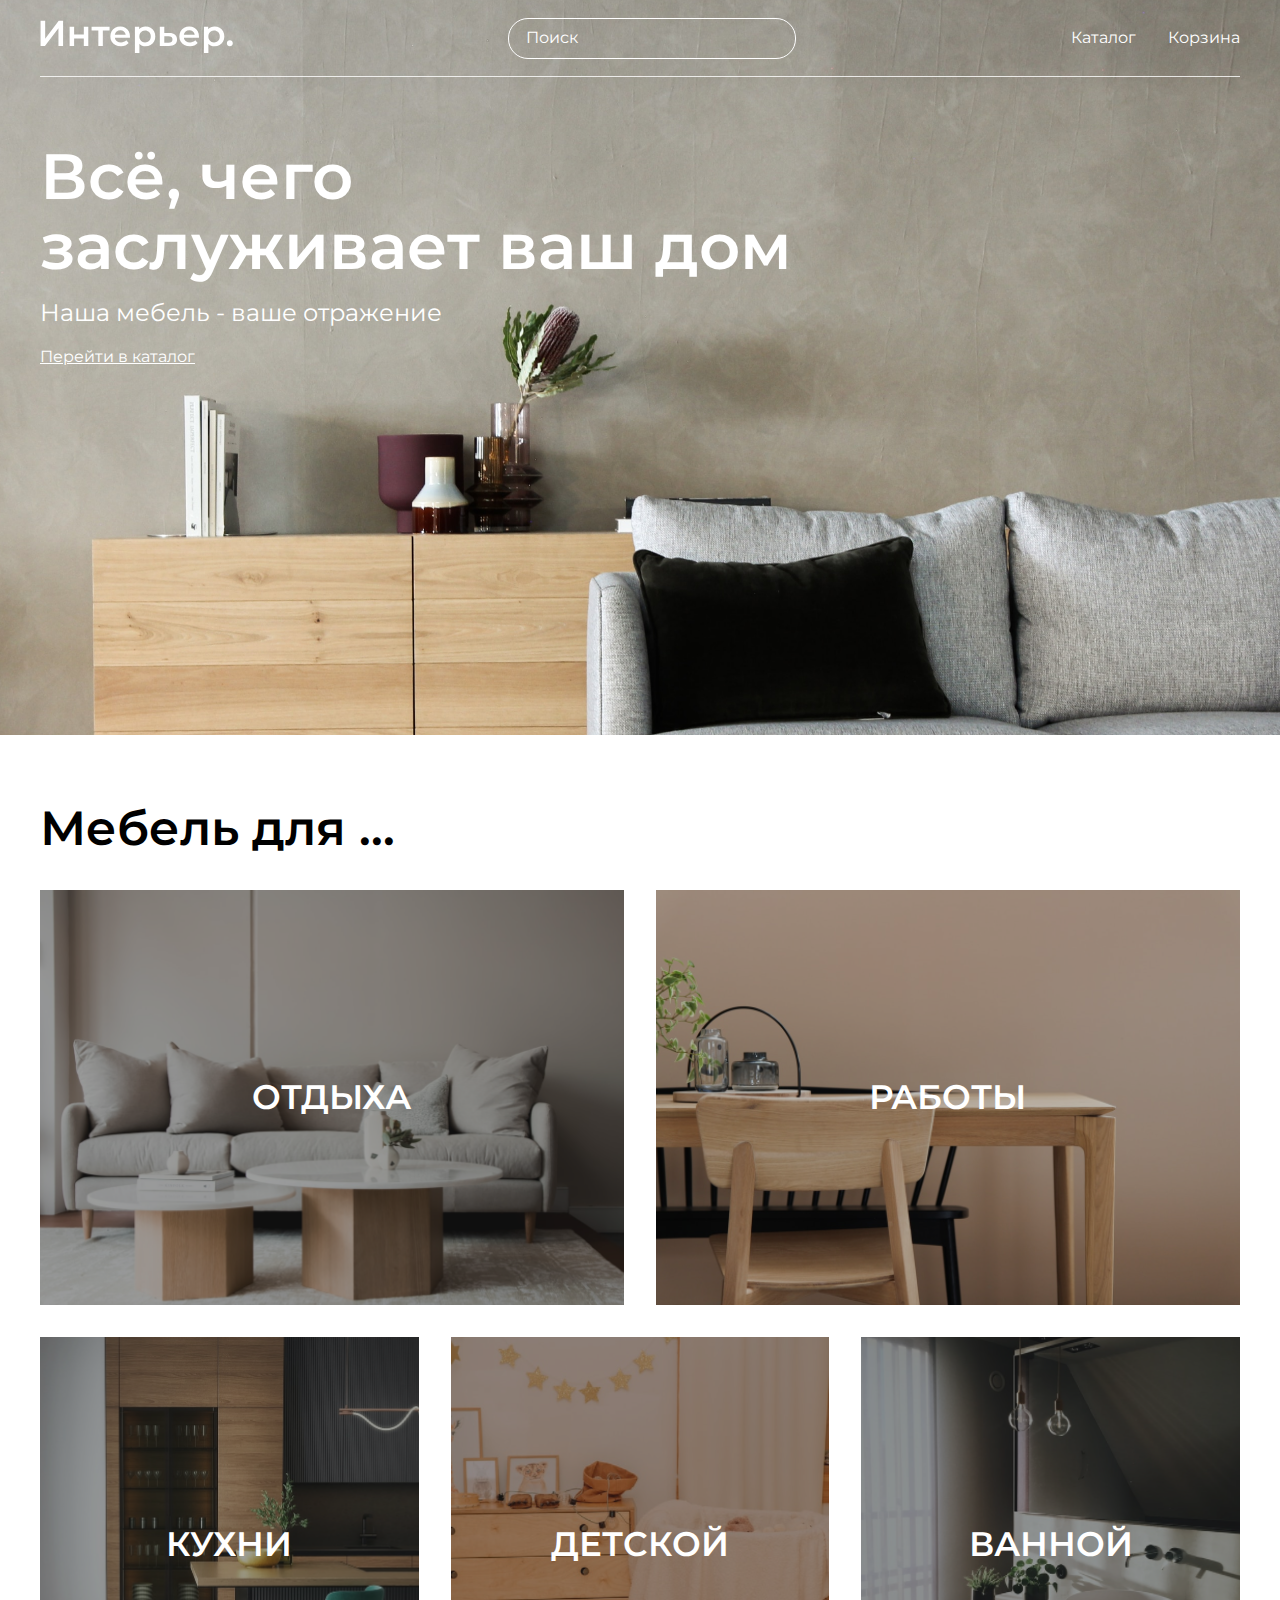
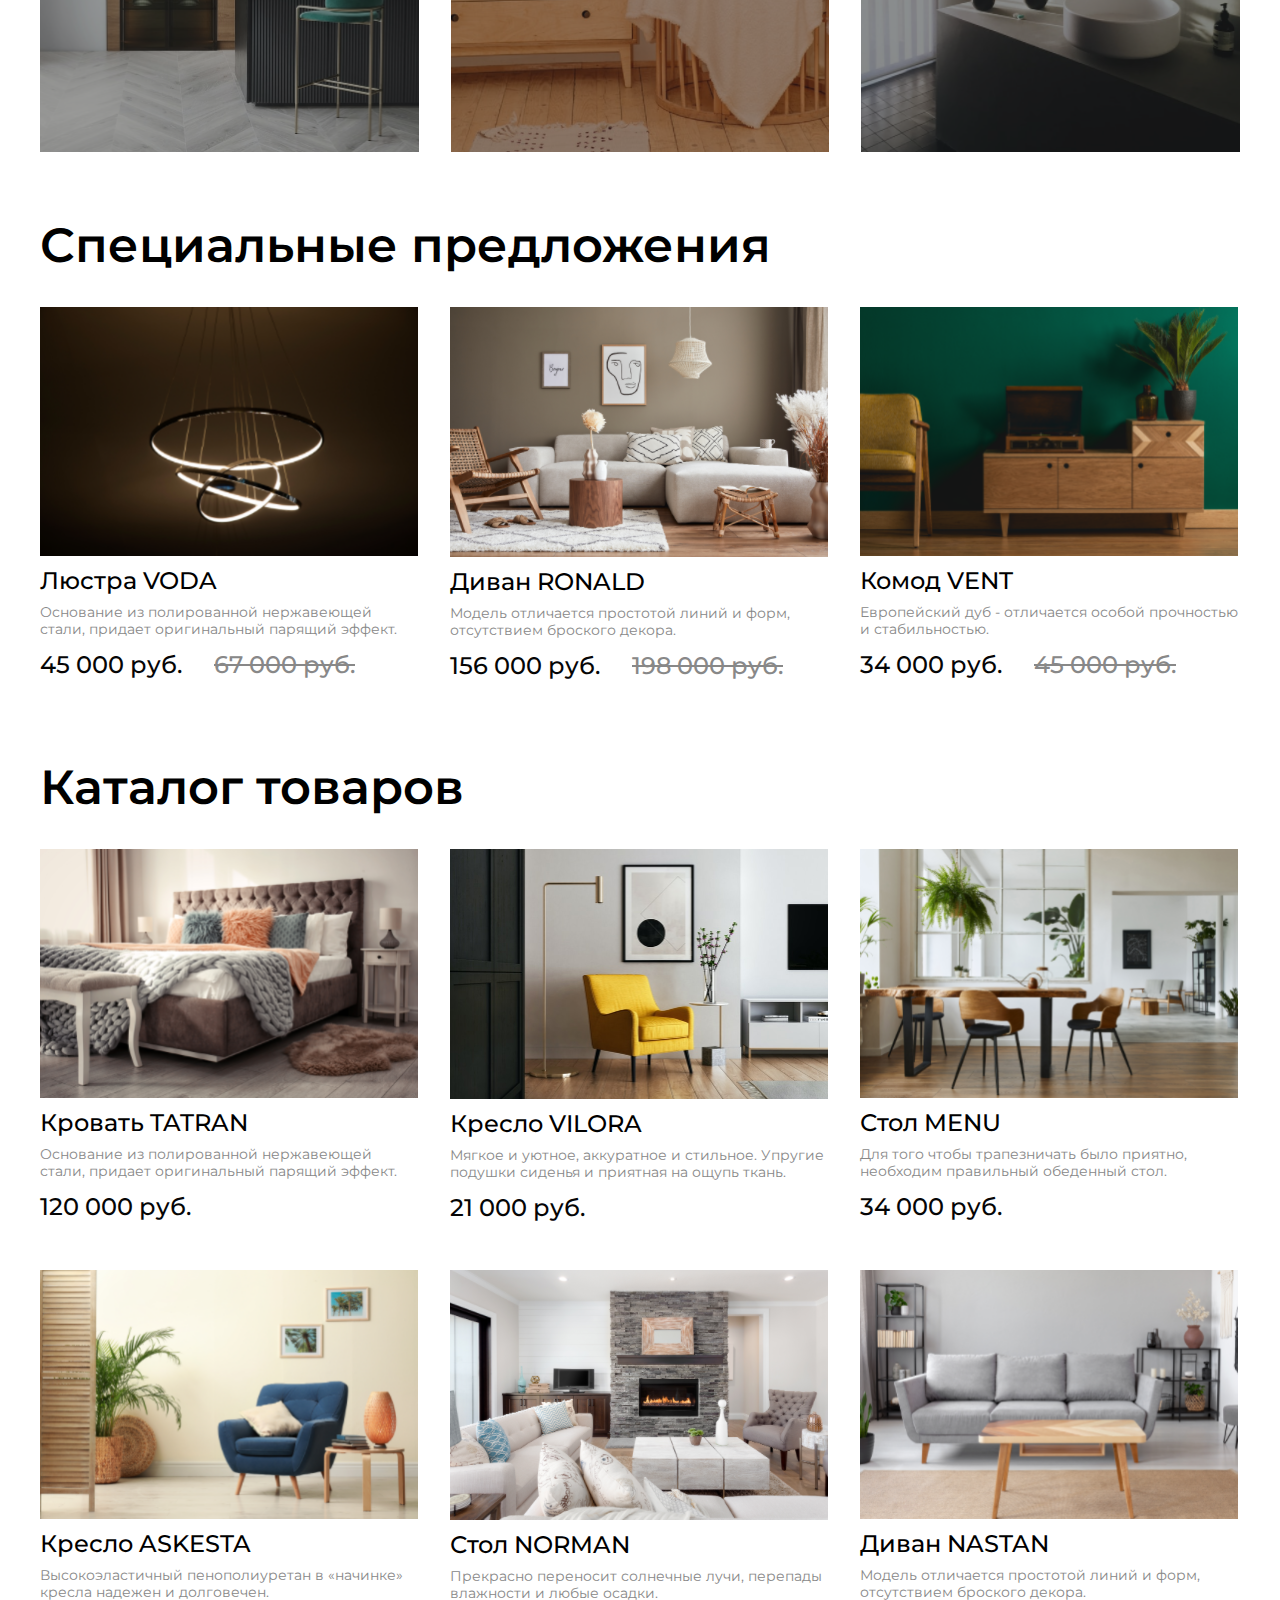
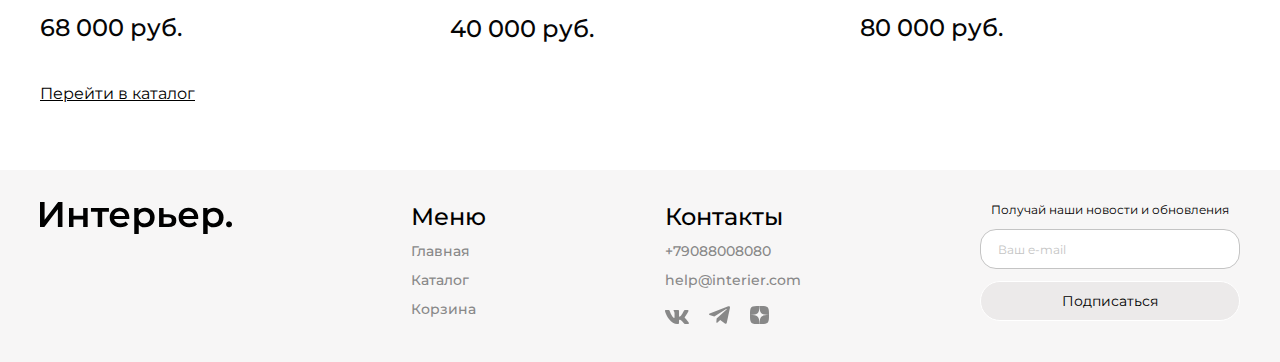
==== index.html @ c160a277 "fix 31.10.2024" ====
<!DOCTYPE html>
<html lang="en">

<head>
    <meta charset="UTF-8">
    <meta name="viewport" content="width=device-width, initial-scale=1.0">
    <title>Online shop</title>
    <link rel="preconnect" href="https://fonts.googleapis.com">
    <link rel="preconnect" href="https://fonts.gstatic.com" crossorigin>
    <link href="https://fonts.googleapis.com/css2?family=Montserrat:ital,wght@0,100..900;1,100..900&display=swap"
        rel="stylesheet">
    <link rel="stylesheet" href="./CSS/style.css">
</head>

<body>
    <section class="top center">
        <header class="top__header">
            <a href="index.html"><img class="top__img" src="./images/logo.svg" alt="Логотип нашей компании"></a>
            <input class="top__search" type="text" placeholder="Поиск">
            <nav>
                <ul class="menu">
                    <li><a class="menu__links" href="catalog.html">Каталог</a></li>
                    <li class="menu__window">
                        <a class="menu__window" href="./cart.html">Корзина</a>
                        <div class="menu__cart">
                            <div class="menu__cart__bridge"></div>
                            <article class="menu__cart__product">
                                <div class="menu__cart__product__box">
                                    <div class="menu__cart__product__box__img"><img src="./images/cart/product1.jpeg"
                                            alt=""></div>
                                    <div class="menu__cart__product__box__description">
                                        <h2 class="menu__cart__product__box__description__heading">Стол MENU</h2>
                                        <p class="menu__cart__product__box__description__price">34 000 руб.</p>
                                        <div class="menu__cart__product__box__description__button-box">
                                            <input class="menu__cart__product__box__description__button-box__button"
                                                type="button" value="Избранные">
                                            <input class="menu__cart__product__box__description__button-box__button"
                                                type="button" value="Удалить">
                                        </div>
                                    </div>
                                </div>
                                <div class="menu__cart__product__count-box">
                                    <input id="numberInput1" type="number" value="1" min="0" name="numberInput1"
                                        class="cart__product__count">
                                    <button class="menu__cart__product__imgup" onclick="numberInput1.stepUp()"><img
                                            src="./images/cart/valueUp.svg" alt="vlue-up"></button>
                                    <button class="menu__cart__product__imgdown" onclick="numberInput1.stepDown()"><img
                                            src="./images/cart/valueDown.svg" alt="value-down"></button>
                                </div>
                            </article>
                            <article class="menu__cart__product up">
                                <div class="menu__cart__product__box">
                                    <div class="menu__cart__product__box__img"><img src="./images/cart/product2.jpeg"
                                            alt=""></div>
                                    <div class="menu__cart__product__box__description">
                                        <h2 class="menu__cart__product__box__description__heading">Диван NASTAN</h2>
                                        <p class="menu__cart__product__box__description__price">80 000 руб.</p>
                                        <div class="menu__cart__product__box__description__button-box">
                                            <input class="menu__cart__product__box__description__button-box__button"
                                                type="button" value="Избранные">
                                            <input class="menu__cart__product__box__description__button-box__button"
                                                type="button" value="Удалить">
                                        </div>
                                    </div>
                                </div>
                                <div class="menu__cart__product__count-box">
                                    <input id="numberInput2" type="number" value="1" min="0" name="numberInput2"
                                        class="cart__product__count">
                                    <button class="menu__cart__product__imgup" onclick="numberInput2.stepUp()"><img
                                            src="./images/cart/valueUp.svg" alt="vlue-up"></button>
                                    <button class="menu__cart__product__imgdown" onclick="numberInput2.stepDown()"><img
                                            src="./images/cart/valueDown.svg" alt="value-down"></button>
                                </div>
                            </article>
                            <div class="menu__cart__box">
                                <div class="menu__cart__box__info">
                                    <p class="menu__cart__box__info__heading">Итого:</p>
                                    <p class="menu__cart__box__info__price">114 000 руб.</p>
                                </div>
                                <button class="menu__cart__box__button" type="submit">Оформить заказ</button>
                            </div>
                        </div>
                    </li>
                </ul>
            </nav>
            <div class="top__menu-mobile">
                <a href="index.html"><img src="./images/search.svg" alt="search"></a>
                <a href="catalog.html"><img src="./images/catalog.svg" alt="catalog"></a>
                <a href="cart.html"><img src="./images/cart.svg" alt="cart"></a>
            </div>
        </header>

        <!--Слоган магазина-->
        <section class="slogan">
            <h1 class="slogan__head">Всё, чего заслуживает ваш дом</h1>
            <p class="slogan__paragraphs">Наша мебель - ваше отражение</p>
            <a class="slogan__links-catalog" href="catalog.html">Перейти в каталог</a>
        </section>
    </section>

    <section class="for-box center">
        <h2 class="for-box__heading">Мебель для ...</h2>
        <div class="for-box__cards">

            <div class="for-box__item for-box__item__1 for-box__item__big">
                <a class="for-box__item" href="">ОТДЫХА</a>
            </div>

            <div class="for-box__item for-box__item__2 for-box__item__big">
                <a class="for-box__item" href="">РАБОТЫ</a>
            </div>

            <div class="for-box__item for-box__item__3">
                <a class="for-box__item" href="">КУХНИ</a>
            </div>

            <div class="for-box__item for-box__item__4">
                <a class="for-box__item" href="">ДЕТСКОЙ</a>
            </div>

            <div class="for-box__item for-box__item__5">
                <a class="for-box__item" href="">ВАННОЙ</a>
            </div>

        </div>
    </section>

    <!--Товар по акции-->
    <section class="product center">
        <h2 class="product__header__so">Специальные предложения</h2>
        <div class="product__content">
            <article class="product__content__box">
                <img class="product__content__box__img" src="./images/Rectangle22.png" alt="Фото товара">
                <a href="" class="product__content__box__header">Люстра VODA</a>
                <p class="product__content__box__description">Основание из полированной нержавеющей стали, придает
                    оригинальный
                    парящий эффект.</p>
                <div class="product__content__box__price-box">
                    <p class="product__content__box__price-box__price">45 000 руб.</p>
                    <p class="product__content__box__price-box__old-price">67 000 руб.</p>
                </div>
                <div class="product__content__box__icons">
                    <a href="#"><img src="./images/catalog/basic_heart_outline.svg" alt=""></a>
                    <a href="#"><img src="./images/catalog/Group4.svg" alt=""></a>
                </div>
            </article>

            <article class="product__content__box">
                <img class="product__content__box__img" src="./images/Rectangle23.png" alt="Фото товара">
                <a href="" class="product__content__box__header">Диван RONALD</a>
                <p class="product__content__box__description">Модель отличается простотой линий и форм, отсутствием
                    броского декора.
                </p>
                <div class="product__content__box__price-box">
                    <p class="product__content__box__price-box__price">156 000 руб.</p>
                    <p class="product__content__box__price-box__old-price">198 000 руб.</p>
                </div>
                <div class="product__content__box__icons">
                    <a href="#"><img src="./images/catalog/basic_heart_outline.svg" alt=""></a>
                    <a href="#"><img src="./images/catalog/Group4.svg" alt=""></a>
                </div>
            </article>

            <article class="product__content__box">
                <img class="product__content__box__img" src="./images/Rectangle24.png" alt="Фото товара">
                <a href="" class="product__content__box__header">Комод VENT</a>
                <p class="product__content__box__description">Европейский дуб - отличается особой прочностью и
                    стабильностью.</p>
                <div class="product__content__box__price-box">
                    <p class="product__content__box__price-box__price">34 000 руб.</p>
                    <p class="product__content__box__price-box__old-price">45 000 руб.</p>
                </div>
                <div class="product__content__box__icons">
                    <a href="#"><img src="./images/catalog/basic_heart_outline.svg" alt=""></a>
                    <a href="#"><img src="./images/catalog/Group4.svg" alt=""></a>
                </div>
            </article>

        </div>
    </section>

    <!-- Каталог товаров -->
    <section class="product center">
        <h2 class="product__header">Каталог товаров</h2>
        <div class="product__content">

            <article class="product__content__box">
                <img class="product__content__box__img" src="./images/Catalog1.png" alt="Фото товара">
                <a href="" class="product__content__box__header">Кровать TATRAN</a>
                <p class="product__content__box__description">Основание из полированной нержавеющей стали, придает
                    оригинальный
                    парящий эффект.</p>
                <p class="product__content__box__price-box__price">120 000 руб.</p>
                <div class="product__content__box__icons">
                    <a href="#"><img src="./images/catalog/basic_heart_outline.svg" alt=""></a>
                    <a href="#"><img src="./images/catalog/Group4.svg" alt=""></a>
                </div>
            </article>

            <article class="product__content__box">
                <img class="product__content__box__img" src="./images/Catalog2.png" alt="Фото товара">
                <a href="" class="product__content__box__header">Кресло VILORA</a>
                <p class="product__content__box__description">Мягкое и уютное, аккуратное и стильное. Упругие подушки
                    сиденья и
                    приятная на ощупь ткань.</p>
                <p class="product__content__box__price-box__price">21 000 руб.</p>
                <div class="product__content__box__icons">
                    <a href="#"><img src="./images/catalog/basic_heart_outline.svg" alt=""></a>
                    <a href="#"><img src="./images/catalog/Group4.svg" alt=""></a>
                </div>
            </article>

            <article class="product__content__box">
                <img class="product__content__box__img" src="./images/Catalog3.png" alt="Фото товара">
                <a href="" class="product__content__box__header">Стол MENU</a>
                <p class="product__content__box__description">Для того чтобы трапезничать было приятно, необходим
                    правильный обеденный
                    стол.</p>
                <p class="product__content__box__price-box__price">34 000 руб.</p>
                <div class="product__content__box__icons">
                    <a href="#"><img src="./images/catalog/basic_heart_outline.svg" alt=""></a>
                    <a href="#"><img src="./images/catalog/Group4.svg" alt=""></a>
                </div>
            </article>

            <article class="product__content__box">
                <img class="product__content__box__img" src="./images/Catalog4.png" alt="Фото товара">
                <a href="" class="product__content__box__header">Кресло ASKESTA</a>
                <p class="product__content__box__description">Высокоэластичный пенополиуретан в «начинке» кресла надежен
                    и долговечен.
                </p>
                <p class="product__content__box__price-box__price">68 000 руб.</p>
                <div class="product__content__box__icons">
                    <a href="#"><img src="./images/catalog/basic_heart_outline.svg" alt=""></a>
                    <a href="#"><img src="./images/catalog/Group4.svg" alt=""></a>
                </div>
            </article>

            <article class="product__content__box">
                <img class="product__content__box__img" src="./images/Catalog5.png" alt="Фото товара">
                <a href="" class="product__content__box__header">Стол NORMAN</a>
                <p class="product__content__box__description">Прекрасно переносит солнечные лучи, перепады влажности и
                    любые осадки.
                </p>
                <p class="product__content__box__price-box__price">40 000 руб.</p>
                <div class="product__content__box__icons">
                    <a href="#"><img src="./images/catalog/basic_heart_outline.svg" alt=""></a>
                    <a href="#"><img src="./images/catalog/Group4.svg" alt=""></a>
                </div>
            </article>

            <article class="product__content__box">
                <img class="product__content__box__img" src="./images/Catalog6.png" alt="Фото товара">
                <a href="" class="product__content__box__header">Диван NASTAN</a>
                <p class="product__content__box__description">Модель отличается простотой линий и форм, отсутствием
                    броского декора.
                </p>
                <p class="product__content__box__price-box__price">80 000 руб.</p>
                <div class="product__content__box__icons">
                    <a href="#"><img src="./images/catalog/basic_heart_outline.svg" alt=""></a>
                    <a href="#"><img src="./images/catalog/Group4.svg" alt=""></a>
                </div>
            </article>
        </div>
    </section>

    <section class="linksBox center">
        <a class="linksBox__catalog-link" href="catalog.html">Перейти в каталог</a>
    </section>

    <footer class="footer center">
        <a href="index.html"><img class="footer__img" src="./images/Logo-footer.svg" alt="Логотип нашей компании"></a>

        <section class="footer__menu">
            <h3 class="footer__menu__header">Меню</h3>
            <nav>
                <ul class="footer__menu">
                    <li><a class="internal-links" href="./index.html">Главная</a></li>
                    <li><a class="internal-links" href="./catalog.html">Каталог</a></li>
                    <li><a class="internal-links" href="./cart.html">Корзина</a></li>
                </ul>
            </nav>
        </section>


        <!--Ссылки на контакты-->
        <section class="footer__contacts">
            <h4 class="footer__contacts__logo">Контакты</h4>

            <a class="footer__contacts__support" href="tel:+79088008080">+79088008080</a>
            <a class="footer__contacts__support" href="mailto:help@interier.com">help@interier.com</a>

            <div class="footer__contacts__links">
                <a class="footer__contacts__links__logo" href="./images/vk.svg">
                    <img class="footer__contacts__links__logo__imgVk" src="./images/vk.svg" alt="Логотип Вконтакте">
                </a>

                <a class="footer__contacts__links__logo" href="./images/telegram.svg">
                    <img class="footer__contacts__links__logo__imgTe" src="./images/telegram.svg"
                        alt="Логотип Телеграмм">
                </a>

                <a class="footer__contacts__links__logo" href="./images/dzen.svg">
                    <img class="footer__contacts__links__logo__imgYa" src="./images/dzen.svg" alt="Логотип Яндекс Дзен">
                </a>
            </div>
        </section>

        <section>
            <form class="news">
                <p class="news__header">Получай наши новости и обновления</p>
                <input class="news__input-email" type="email" placeholder="Ваш e-mail">
                <button class="news__subscribe-button" type="submit">Подписаться</button>
            </form>
        </section>


    </footer>
</body>

</html>
---- CSS/style.css ----
* {
  margin: 0;
  padding: 0;
}

body {
  font-family: "Montserrat", sans-serif;
}

input,
button {
  font-family: inherit;
}

button {
  cursor: pointer;
}

button:hover {
  background: black;
  color: #FFFFFF;
}

.center {
  padding-left: calc(50% - 600px);
  padding-right: calc(50% - 600px);
}

.up {
  border-top: 0.5px solid rgb(202, 205, 216);
}

.top {
  background-image: url(../images/Back.png);
  background-repeat: no-repeat;
  background-position: center;
  background-size: cover;
  height: 735px;
}
.top__header {
  position: relative;
  height: 76px;
  display: flex;
  flex-direction: row;
  justify-content: space-between;
  align-items: center;
  border-bottom: 0.5px solid rgba(255, 255, 255, 0.8);
}
.top__menu-mobile {
  display: none;
}
.top__search {
  width: 288px;
  height: 41px;
  box-sizing: border-box;
  border: 1px solid rgb(255, 255, 255);
  border-radius: 20px;
  background: transparent;
  color: #FFFFFF;
  padding: 0px 17px;
}
.top__search::-moz-placeholder {
  color: rgb(255, 255, 255);
  font-size: 16px;
  font-weight: 400;
  line-height: 20px;
}
.top__search::placeholder {
  color: rgb(255, 255, 255);
  font-size: 16px;
  font-weight: 400;
  line-height: 20px;
}

.menu {
  list-style-type: none;
  display: flex;
  gap: 32px;
}
.menu__links {
  color: rgb(255, 255, 255);
  font-size: 16px;
  font-weight: 400;
  line-height: 20px;
  text-decoration: none;
}
.menu__links:hover {
  text-decoration: underline;
}
.menu__window {
  color: rgb(255, 255, 255);
  font-size: 16px;
  font-weight: 400;
  line-height: 20px;
  text-decoration: none;
  position: relative;
  display: block;
}
.menu__window:hover {
  text-decoration: underline;
}
.menu__window:hover .menu__cart {
  display: block;
}
.menu__cart {
  display: none;
  position: absolute;
  background-color: #FFFFFF;
  padding: 40px 48px;
  min-width: 573px;
  top: 66px;
  right: 0px;
}
.menu__cart__bridge {
  position: absolute;
  background: transparent;
  height: 56px;
  width: 270px;
  top: -53px;
  right: 0px;
}
.menu__cart__product {
  max-width: 786px;
  display: flex;
  justify-content: space-between;
  padding: 24px 0px;
}
.menu__cart__product__count-box {
  position: relative;
}
.menu__cart__product__imgup {
  position: absolute;
  display: flex;
  flex-direction: column;
  right: 3px;
  top: 6px;
  border: none;
  background: #F7F6F6;
}
.menu__cart__product__imgdown {
  position: absolute;
  display: flex;
  flex-direction: column;
  right: 3px;
  top: 27px;
  border: none;
  background: #F7F6F6;
}
.menu__cart__product__count {
  position: relative;
  color: rgb(0, 0, 0);
  font-size: 14px;
  font-weight: 600;
  line-height: 210%;
  text-align: center;
  width: 71px;
  height: 51px;
  border-radius: 6px;
  border: none;
  background: #F7F6F6;
  cursor: pointer;
}
.menu__cart__product__count::-webkit-outer-spin-button, .menu__cart__product__count::-webkit-inner-spin-button {
  -webkit-appearance: none;
}
.menu__cart__product__box {
  display: flex;
  gap: 32px;
  justify-content: space-between;
}
.menu__cart__product__box__description {
  display: flex;
  flex-direction: column;
  gap: 16px;
}
.menu__cart__product__box__description__heading {
  color: rgb(0, 0, 0);
  font-size: 24px;
  font-weight: 500;
  line-height: 29px;
}
.menu__cart__product__box__description__price {
  color: rgb(5, 5, 5);
  font-size: 16px;
  font-weight: 500;
  line-height: 20px;
}
.menu__cart__product__box__description__button-box {
  display: flex;
  gap: 30px;
}
.menu__cart__product__box__description__button-box__button {
  color: rgb(0, 0, 0);
  font-size: 14px;
  font-weight: 400;
  text-decoration: underline;
  background: none;
  border: none;
}
.menu__cart__product__box__description__button-box__button:active {
  text-decoration: none;
}
.menu__cart__box {
  display: flex;
  align-items: center;
  justify-content: space-between;
}
.menu__cart__box__info {
  display: flex;
  gap: 11px;
}
.menu__cart__box__info__heading {
  color: rgb(0, 0, 0);
  font-size: 24px;
  font-weight: 400;
  line-height: 29px;
}
.menu__cart__box__info__price {
  color: rgb(0, 0, 0);
  font-size: 24px;
  font-weight: 600;
  line-height: 29px;
}
.menu__cart__box__button {
  box-sizing: border-box;
  border: 1px solid rgb(4, 4, 4);
  background: transparent;
  border-radius: 50px;
  width: 207px;
  height: 40px;
  color: rgb(0, 0, 0);
  font-size: 16px;
  font-weight: 400;
  line-height: 20px;
}
.menu__cart__box__button:active {
  background: gray;
}

.internal-links {
  color: rgb(136, 136, 136);
  font-size: 14px;
  font-weight: 500;
  line-height: 17px;
  text-decoration: none;
}
.internal-links:hover {
  text-decoration: underline;
}

.slogan__head {
  padding-top: 64px;
  padding-bottom: 16px;
  color: rgb(255, 255, 255);
  font-size: 64px;
  font-weight: 600;
  line-height: 70px;
  max-width: 767px;
}
.slogan__paragraphs {
  padding-bottom: 16px;
  color: rgb(255, 255, 255);
  font-size: 24px;
  font-weight: 400;
  line-height: 32px;
}
.slogan__links-catalog {
  color: rgb(255, 255, 255);
  font-size: 16px;
  font-weight: 400;
  line-height: 24px;
  text-decoration-line: underline;
}

.for-box {
  padding-top: 64px;
}
.for-box__heading {
  color: rgb(0, 0, 0);
  font-size: 48px;
  font-weight: 600;
  line-height: 59px;
}
.for-box__cards {
  margin-top: 32px;
  display: grid;
  gap: 32px;
  grid-template-columns: repeat(12, 1fr);
}
.for-box__item {
  display: flex;
  height: 415px;
  grid-column: span 4;
  color: rgb(255, 255, 255);
  font-size: 34px;
  font-weight: 600;
  line-height: 41px;
  justify-content: center;
  align-items: center;
  text-decoration: none;
}
.for-box__item__big {
  grid-column: span 6;
}
.for-box__item__1 {
  background-image: url(../images/Relax.jpeg);
  background-repeat: no-repeat;
  background-position: center;
  background-size: cover;
}
.for-box__item__2 {
  background-image: url(../images/Working.jpeg);
  background-repeat: no-repeat;
  background-position: center;
  background-size: cover;
}
.for-box__item__3 {
  background-image: url(../images/Kitchen.jpeg);
  background-repeat: no-repeat;
  background-position: center;
  background-size: cover;
}
.for-box__item__4 {
  background-image: url(../images/Children.jpeg);
  background-repeat: no-repeat;
  background-position: center;
  background-size: cover;
}
.for-box__item__5 {
  background-image: url(../images/Bathroom.jpeg);
  background-repeat: no-repeat;
  background-position: center;
  background-size: cover;
}

.product__header__so {
  color: rgb(0, 0, 0);
  font-size: 48px;
  font-weight: 600;
  line-height: 59px;
  padding-top: 64px;
  padding-bottom: 32px;
}
.product__header {
  color: rgb(0, 0, 0);
  font-size: 48px;
  font-weight: 600;
  line-height: 59px;
  padding-top: 78px;
  padding-bottom: 32px;
}
.product__content {
  display: flex;
  gap: 48px 32px;
  flex-wrap: wrap;
}
.product__content__box {
  width: 378px;
  display: flex;
  flex-direction: column;
  flex-wrap: wrap;
  position: relative;
}
.product__content__box__img {
  width: 100%;
  background-repeat: no-repeat;
  background-position: center;
  background-size: cover;
}
.product__content__box__header {
  color: rgb(0, 0, 0);
  font-size: 24px;
  font-weight: 500;
  line-height: 29px;
  padding-top: 10px;
  padding-bottom: 9px;
  text-decoration: none;
}
.product__content__box__description {
  font-size: 14px;
  line-height: 17px;
  color: #888888;
  padding-bottom: 12px;
}
.product__content__box__price-box {
  display: flex;
  gap: 32px;
  justify-content: flex-start;
}
.product__content__box__price-box__price {
  font-weight: 500;
  font-size: 24px;
  line-height: 29px;
  color: #050505;
}
.product__content__box__price-box__old-price {
  font-weight: 500;
  font-size: 24px;
  line-height: 29px;
  text-decoration-line: line-through;
  color: #888888;
}
.product__content__box__icons {
  position: absolute;
  display: none;
  top: 10px;
  right: 10px;
  gap: 20px;
}
.product__content__box:hover .product__content__box__icons {
  display: flex;
}

.linksBox {
  padding-top: 39px;
  padding-bottom: 64px;
}
.linksBox__catalog-link {
  color: rgb(0, 0, 0);
  font-size: 16px;
  font-weight: 400;
  line-height: 24px;
}
.linksBox__catalog-link:hover {
  text-decoration: none;
}

.footer {
  font-weight: 500;
  font-size: 24px;
  line-height: 29px;
  color: #000000;
  display: flex;
  justify-content: space-between;
  align-items: flex-start;
  padding-top: 32px;
  padding-bottom: 32px;
  background: rgb(247, 246, 246);
}
.footer__menu {
  font-weight: 500;
  font-size: 14px;
  line-height: 17px;
  color: gray;
  text-decoration: none;
  list-style-type: none;
  display: flex;
  flex-direction: column;
  align-items: flex-start;
  gap: 12px;
}
.footer__menu__header {
  color: rgb(0, 0, 0);
  font-size: 24px;
  font-weight: 500;
  line-height: 29px;
}
.footer__contacts {
  display: flex;
  flex-direction: column;
  gap: 12px;
  align-items: flex-start;
}
.footer__contacts__logo {
  color: rgb(0, 0, 0);
  font-size: 24px;
  font-weight: 500;
  line-height: 29px;
}
.footer__contacts__support {
  text-decoration: none;
  color: rgb(136, 136, 136);
  font-size: 14px;
  font-weight: 500;
  line-height: 17px;
}
.footer__contacts__support:hover {
  text-decoration: underline;
}
.footer__contacts__links {
  display: flex;
  flex-direction: row;
  gap: 20px;
  align-items: center;
}
.footer__contacts__links__logo {
  text-decoration: none;
  flex: none;
  order: 0;
  flex-grow: 0;
}
.footer__contacts__links__logo__imgVk {
  background-color: transparent;
}
.footer__contacts__links__logo__imgVk:hover {
  content: url(../images/vk-black.svg);
}
.footer__contacts__links__logo__imgTe {
  background-color: transparent;
}
.footer__contacts__links__logo__imgTe:hover {
  content: url(../images/Te-black.svg);
}
.footer__contacts__links__logo__imgYa {
  background-color: transparent;
}
.footer__contacts__links__logo__imgYa:hover {
  content: url(../images/Ya-black.svg);
}

.news {
  display: flex;
  flex-direction: column;
  align-items: center;
  font-size: 12px;
  font-weight: 400;
  line-height: 15px;
  gap: 12px;
}
.news__header {
  color: rgb(0, 0, 0);
  font-size: 12px;
  font-weight: 400;
  line-height: 15px;
}
.news__input-email {
  box-sizing: border-box;
  border: 1px solid rgb(196, 196, 196);
  border-radius: 16px;
  background: rgb(255, 255, 255);
  width: 260px;
  height: 40px;
  padding: 0px 17px;
}
.news__input-email::-moz-placeholder {
  color: rgb(196, 196, 196);
  font-size: 12px;
  font-weight: 400;
  line-height: 18px;
}
.news__input-email::placeholder {
  color: rgb(196, 196, 196);
  font-size: 12px;
  font-weight: 400;
  line-height: 18px;
}
.news__subscribe-button {
  background: rgba(222, 215, 215, 0.41);
  border: 1px solid #FFFFFF;
  box-sizing: border-box;
  border-radius: 20px;
  width: 260px;
  height: 40px;
  color: rgb(0, 0, 0);
  font-size: 14px;
  font-weight: 400;
  line-height: 17px;
}

.catalog-top {
  background-image: url(../images/catalog/Header.png);
  background-repeat: no-repeat;
  background-position: center;
  background-size: cover;
  height: 400px;
}

.ct {
  padding-top: 127px;
}

.catalog {
  display: flex;
  flex-direction: row;
  justify-content: space-between;
  align-items: flex-start;
  flex-wrap: wrap;
  padding-top: 64px;
  padding-bottom: 41px;
}
.catalog__menu {
  text-decoration: none;
  list-style-type: none;
  display: flex;
  flex-direction: row;
  gap: 10px;
}
.catalog__menu__links {
  text-decoration: none;
  color: rgb(0, 0, 0);
  font-size: 16px;
  font-weight: 400;
  line-height: 32px;
}
.catalog__filter-box {
  display: flex;
  gap: 10px;
  position: relative;
}
.catalog__filter-box__filter:hover > .catalog__filter-box__filter__select {
  color: #FFFFFF;
}
.catalog__filter-box__filter-pop:hover > .catalog__filter-box__filter-pop__select {
  color: #FFFFFF;
}
.catalog__filter-box__filter {
  box-sizing: border-box;
  border: 1px solid rgb(196, 196, 196);
  border-radius: 20px;
  width: 182px;
  height: 40px;
  display: flex;
  flex-direction: row;
  align-items: center;
  justify-content: flex-end;
  overflow: hidden;
  transition: all 0.3s;
}
.catalog__filter-box__filter:hover {
  background-color: black;
  color: #FFFFFF;
}
.catalog__filter-box__filter:hover:after {
  content: "";
  width: 32px;
  position: absolute;
  z-index: 1;
  pointer-events: none;
  width: 0px;
  height: 0px;
  border-style: solid;
  border-width: 11px 11px 0 11px;
  border-color: #FFFFFF transparent transparent transparent;
  transform: rotate(0deg);
  margin-right: 22px;
}
.catalog__filter-box__filter__select {
  color: rgb(0, 0, 0);
  font-size: 16px;
  font-weight: 500;
  line-height: 20px;
  border: none;
  background: transparent;
  padding-right: 56px;
  outline: none;
  -webkit-appearance: none;
  -moz-appearance: none;
  appearance: none;
  transition: all 0.5s;
}
.catalog__filter-box__filter:after {
  content: "";
  width: 32px;
  position: absolute;
  z-index: 1;
  pointer-events: none;
  width: 0px;
  height: 0px;
  border-style: solid;
  border-width: 11px 11px 0 11px;
  border-color: #000000 transparent transparent transparent;
  transform: rotate(0deg);
  margin-right: 22px;
}
.catalog__filter-box__filter-pop {
  box-sizing: border-box;
  border: 1px solid rgb(196, 196, 196);
  border-radius: 20px;
  width: 227px;
  height: 40px;
  display: flex;
  flex-direction: row;
  align-items: center;
  justify-content: flex-end;
  overflow: hidden;
  transition: all 0.5s;
}
.catalog__filter-box__filter-pop:hover {
  background-color: black;
  color: #FFFFFF;
}
.catalog__filter-box__filter-pop:hover:after {
  content: "";
  width: 32px;
  position: absolute;
  z-index: 1;
  pointer-events: none;
  width: 0px;
  height: 0px;
  border-style: solid;
  border-width: 11px 11px 0 11px;
  border-color: #FFFFFF transparent transparent transparent;
  transform: rotate(0deg);
  margin-right: 22px;
}
.catalog__filter-box__filter-pop__select {
  color: rgb(0, 0, 0);
  font-size: 16px;
  font-weight: 500;
  line-height: 20px;
  border: none;
  background: transparent;
  padding-right: 56px;
  outline: none;
  -webkit-appearance: none;
  -moz-appearance: none;
  appearance: none;
  transition: all 0.5s;
}
.catalog__filter-box__filter-pop:after {
  content: "";
  width: 32px;
  position: absolute;
  z-index: 1;
  pointer-events: none;
  width: 0px;
  height: 0px;
  border-style: solid;
  border-width: 11px 11px 0 11px;
  border-color: #000000 transparent transparent transparent;
  transform: rotate(0deg);
  margin-right: 22px;
}
.catalog__filter-box__form {
  width: 541px;
  height: 548px;
  background: #FFFFFF;
  position: absolute;
  z-index: 1;
  padding-block: 40px;
  padding-inline: 48px;
  box-shadow: 10px 10px 20px gray;
  display: flex;
  justify-content: space-between;
  top: 54px;
  right: 0px;
}
.catalog__filter-box__form__left__delivery-time {
  display: flex;
  flex-direction: column;
  gap: 14px;
  color: rgb(0, 0, 0);
  font-size: 14px;
  font-weight: 400;
  line-height: 17px;
  border: none;
}
.catalog__filter-box__form__left__delivery-time__header {
  color: rgb(5, 5, 5);
  font-size: 16px;
  font-weight: 500;
  line-height: 20px;
  padding-bottom: 16px;
}
.catalog__filter-box__form__left__delivery-time__radio__input {
  display: none;
}
.catalog__filter-box__form__left__delivery-time__radio__input:checked + label:after {
  content: "";
  position: absolute;
  left: 2px;
  top: 30%;
  transform: translateY(-50%);
  transform: rotate(45deg) translateY(-50%);
  width: 5px;
  height: 10px;
  border: solid #000;
  border-width: 0 2px 2px 0;
}
.catalog__filter-box__form__left__delivery-time__radio__label {
  position: relative;
  padding-left: 25px;
  cursor: pointer;
}
.catalog__filter-box__form__left__delivery-time__radio__label:before {
  content: "";
  position: absolute;
  left: 0;
  top: 50%;
  transform: translateY(-50%);
  width: 15px;
  height: 15px;
  border: 2px solid #000;
  border-radius: 50%;
  background: #fff;
}
.catalog__filter-box__form__left__price {
  background: #FFFFFF;
  border: none;
  display: flex;
  flex-direction: column;
  gap: 14px;
}
.catalog__filter-box__form__left__price__header {
  padding-top: 32px;
  color: rgb(5, 5, 5);
  font-size: 16px;
  font-weight: 500;
  line-height: 20px;
}
.catalog__filter-box__form__left__price__paragraf {
  padding-top: 14px;
  color: rgb(0, 0, 0);
  font-size: 14px;
  font-weight: 400;
  line-height: 17px;
}
.catalog__filter-box__form__left__price__paragraf__value {
  border: none;
}
.catalog__filter-box__form__left__price__paragraf__value::-webkit-inner-spin-button {
  -webkit-appearance: none;
}
.catalog__filter-box__form__left__price__box {
  display: flex;
}
.catalog__filter-box__form__left__price__box__range {
  width: 190px;
  -webkit-appearance: none;
  -moz-appearance: none;
  appearance: none;
  pointer-events: none;
  outline: none;
}
.catalog__filter-box__form__left__price__box__range::-webkit-slider-runnable-track {
  height: 1px;
  width: 90px;
  border: 1px solid rgb(0, 0, 0);
  border-right: none;
  border-left: none;
  background-color: #fff;
}
.catalog__filter-box__form__left__price__box__range::-webkit-slider-thumb {
  background: rgb(0, 0, 0);
  border: 1px solid rgb(0, 0, 0);
  border-radius: 8px/100%;
  cursor: pointer;
  width: 8px;
  height: 8px;
  -webkit-appearance: none;
  margin-top: -4px;
  pointer-events: auto;
  outline: none;
}
.catalog__filter-box__form__left__price__box__range::-moz-range-track {
  height: 1px;
  border: 1px solid rgb(0, 0, 0);
  background-color: #fff;
}
.catalog__filter-box__form__left__price__box__range::-moz-range-thumb {
  background: rgb(0, 0, 0);
  border: 1px solid rgb(0, 0, 0);
  border-radius: 8px/100%;
  cursor: pointer;
  pointer-events: auto;
}
.catalog__filter-box__form__left__color {
  width: 190px;
  border: none;
  padding-top: 14px;
}
.catalog__filter-box__form__left__color__header {
  padding-top: 32px;
  color: rgb(5, 5, 5);
  font-size: 16px;
  font-weight: 500;
  line-height: 20px;
}
.catalog__filter-box__form__left__color__box {
  display: flex;
  flex-wrap: wrap;
  gap: 14px;
}
.catalog__filter-box__form__left__color__box__white__checkbox {
  display: none;
}
.catalog__filter-box__form__left__color__box__white__checkbox:checked + label:after {
  content: "";
  position: absolute;
  left: 2px;
  top: 30%;
  transform: translateY(-50%);
  transform: rotate(45deg) translateY(-50%);
  width: 5px;
  height: 10px;
  border: solid #000;
  border-width: 0 2px 2px 0;
}
.catalog__filter-box__form__left__color__box__white__label {
  position: relative;
  padding-left: 14px;
  cursor: pointer;
}
.catalog__filter-box__form__left__color__box__white__label:before {
  content: "";
  position: absolute;
  left: 0;
  top: 50%;
  transform: translateY(-50%);
  width: 15px;
  height: 15px;
  border: 2px solid black;
  background: #fff;
}
.catalog__filter-box__form__left__color__box__black__checkbox {
  display: none;
}
.catalog__filter-box__form__left__color__box__black__checkbox:checked + label:after {
  content: "";
  position: absolute;
  left: 2px;
  top: 30%;
  transform: translateY(-50%);
  transform: rotate(45deg) translateY(-50%);
  width: 5px;
  height: 10px;
  border: solid #fff;
  border-width: 0 2px 2px 0;
}
.catalog__filter-box__form__left__color__box__black__label {
  position: relative;
  padding-left: 14px;
  cursor: pointer;
}
.catalog__filter-box__form__left__color__box__black__label:before {
  content: "";
  position: absolute;
  left: 0;
  top: 50%;
  transform: translateY(-50%);
  width: 15px;
  height: 15px;
  border: 2px solid black;
  background: black;
}
.catalog__filter-box__form__left__color__box__grey__checkbox {
  display: none;
}
.catalog__filter-box__form__left__color__box__grey__checkbox:checked + label:after {
  content: "";
  position: absolute;
  left: 2px;
  top: 30%;
  transform: translateY(-50%);
  transform: rotate(45deg) translateY(-50%);
  width: 5px;
  height: 10px;
  border: solid #000;
  border-width: 0 2px 2px 0;
}
.catalog__filter-box__form__left__color__box__grey__label {
  position: relative;
  padding-left: 14px;
  cursor: pointer;
}
.catalog__filter-box__form__left__color__box__grey__label:before {
  content: "";
  position: absolute;
  left: 0;
  top: 50%;
  transform: translateY(-50%);
  width: 15px;
  height: 15px;
  border: 2px solid rgb(115, 115, 115);
  background: rgb(115, 115, 115);
}
.catalog__filter-box__form__left__color__box__red__checkbox {
  display: none;
}
.catalog__filter-box__form__left__color__box__red__checkbox:checked + label:after {
  content: "";
  position: absolute;
  left: 2px;
  top: 30%;
  transform: translateY(-50%);
  transform: rotate(45deg) translateY(-50%);
  width: 5px;
  height: 10px;
  border: solid #000;
  border-width: 0 2px 2px 0;
}
.catalog__filter-box__form__left__color__box__red__label {
  position: relative;
  padding-left: 14px;
  cursor: pointer;
}
.catalog__filter-box__form__left__color__box__red__label:before {
  content: "";
  position: absolute;
  left: 0;
  top: 50%;
  transform: translateY(-50%);
  width: 15px;
  height: 15px;
  border: 2px solid rgb(255, 0, 0);
  background: rgb(255, 0, 0);
}
.catalog__filter-box__form__left__color__box__orange__checkbox {
  display: none;
}
.catalog__filter-box__form__left__color__box__orange__checkbox:checked + label:after {
  content: "";
  position: absolute;
  left: 2px;
  top: 30%;
  transform: translateY(-50%);
  transform: rotate(45deg) translateY(-50%);
  width: 5px;
  height: 10px;
  border: solid #000;
  border-width: 0 2px 2px 0;
}
.catalog__filter-box__form__left__color__box__orange__label {
  position: relative;
  padding-left: 14px;
  cursor: pointer;
}
.catalog__filter-box__form__left__color__box__orange__label:before {
  content: "";
  position: absolute;
  left: 0;
  top: 50%;
  transform: translateY(-50%);
  width: 15px;
  height: 15px;
  border: 2px solid rgb(255, 122, 65);
  background: rgb(255, 122, 65);
}
.catalog__filter-box__form__left__color__box__yellow__checkbox {
  display: none;
}
.catalog__filter-box__form__left__color__box__yellow__checkbox:checked + label:after {
  content: "";
  position: absolute;
  left: 2px;
  top: 30%;
  transform: translateY(-50%);
  transform: rotate(45deg) translateY(-50%);
  width: 5px;
  height: 10px;
  border: solid #000;
  border-width: 0 2px 2px 0;
}
.catalog__filter-box__form__left__color__box__yellow__label {
  position: relative;
  padding-left: 14px;
  cursor: pointer;
}
.catalog__filter-box__form__left__color__box__yellow__label:before {
  content: "";
  position: absolute;
  left: 0;
  top: 50%;
  transform: translateY(-50%);
  width: 15px;
  height: 15px;
  border: 2px solid rgb(242, 203, 1);
  background: rgb(242, 203, 1);
}
.catalog__filter-box__form__left__color__box__green__checkbox {
  display: none;
}
.catalog__filter-box__form__left__color__box__green__checkbox:checked + label:after {
  content: "";
  position: absolute;
  left: 2px;
  top: 30%;
  transform: translateY(-50%);
  transform: rotate(45deg) translateY(-50%);
  width: 5px;
  height: 10px;
  border: solid #000;
  border-width: 0 2px 2px 0;
}
.catalog__filter-box__form__left__color__box__green__label {
  position: relative;
  padding-left: 14px;
  cursor: pointer;
}
.catalog__filter-box__form__left__color__box__green__label:before {
  content: "";
  position: absolute;
  left: 0;
  top: 50%;
  transform: translateY(-50%);
  width: 15px;
  height: 15px;
  border: 2px solid rgb(0, 191, 42);
  background: rgb(0, 191, 42);
}
.catalog__filter-box__form__left__color__box__light-green__checkbox {
  display: none;
}
.catalog__filter-box__form__left__color__box__light-green__checkbox:checked + label:after {
  content: "";
  position: absolute;
  left: 2px;
  top: 30%;
  transform: translateY(-50%);
  transform: rotate(45deg) translateY(-50%);
  width: 5px;
  height: 10px;
  border: solid #000;
  border-width: 0 2px 2px 0;
}
.catalog__filter-box__form__left__color__box__light-green__label {
  position: relative;
  padding-left: 14px;
  cursor: pointer;
}
.catalog__filter-box__form__left__color__box__light-green__label:before {
  content: "";
  position: absolute;
  left: 0;
  top: 50%;
  transform: translateY(-50%);
  width: 15px;
  height: 15px;
  border: 2px solid rgb(28, 204, 151);
  background: rgb(28, 204, 151);
}
.catalog__filter-box__form__left__color__box__light-blue__checkbox {
  display: none;
}
.catalog__filter-box__form__left__color__box__light-blue__checkbox:checked + label:after {
  content: "";
  position: absolute;
  left: 2px;
  top: 30%;
  transform: translateY(-50%);
  transform: rotate(45deg) translateY(-50%);
  width: 5px;
  height: 10px;
  border: solid #000;
  border-width: 0 2px 2px 0;
}
.catalog__filter-box__form__left__color__box__light-blue__label {
  position: relative;
  padding-left: 14px;
  cursor: pointer;
}
.catalog__filter-box__form__left__color__box__light-blue__label:before {
  content: "";
  position: absolute;
  left: 0;
  top: 50%;
  transform: translateY(-50%);
  width: 15px;
  height: 15px;
  border: 2px solid rgb(0, 159, 227);
  background: rgb(0, 159, 227);
}
.catalog__filter-box__form__left__color__box__blue__checkbox {
  display: none;
}
.catalog__filter-box__form__left__color__box__blue__checkbox:checked + label:after {
  content: "";
  position: absolute;
  left: 2px;
  top: 30%;
  transform: translateY(-50%);
  transform: rotate(45deg) translateY(-50%);
  width: 5px;
  height: 10px;
  border: solid #000;
  border-width: 0 2px 2px 0;
}
.catalog__filter-box__form__left__color__box__blue__label {
  position: relative;
  padding-left: 14px;
  cursor: pointer;
}
.catalog__filter-box__form__left__color__box__blue__label:before {
  content: "";
  position: absolute;
  left: 0;
  top: 50%;
  transform: translateY(-50%);
  width: 15px;
  height: 15px;
  border: 2px solid rgb(0, 10, 248);
  background: rgb(0, 10, 248);
}
.catalog__filter-box__form__left__color__box__light-purple__checkbox {
  display: none;
}
.catalog__filter-box__form__left__color__box__light-purple__checkbox:checked + label:after {
  content: "";
  position: absolute;
  left: 2px;
  top: 30%;
  transform: translateY(-50%);
  transform: rotate(45deg) translateY(-50%);
  width: 5px;
  height: 10px;
  border: solid #000;
  border-width: 0 2px 2px 0;
}
.catalog__filter-box__form__left__color__box__light-purple__label {
  position: relative;
  padding-left: 14px;
  cursor: pointer;
}
.catalog__filter-box__form__left__color__box__light-purple__label:before {
  content: "";
  position: absolute;
  left: 0;
  top: 50%;
  transform: translateY(-50%);
  width: 15px;
  height: 15px;
  border: 2px solid rgb(103, 16, 214);
  background: rgb(103, 16, 214);
}
.catalog__filter-box__form__left__color__box__purple__checkbox {
  display: none;
}
.catalog__filter-box__form__left__color__box__purple__checkbox:checked + label:after {
  content: "";
  position: absolute;
  left: 2px;
  top: 30%;
  transform: translateY(-50%);
  transform: rotate(45deg) translateY(-50%);
  width: 5px;
  height: 10px;
  border: solid #000;
  border-width: 0 2px 2px 0;
}
.catalog__filter-box__form__left__color__box__purple__label {
  position: relative;
  padding-left: 14px;
  cursor: pointer;
}
.catalog__filter-box__form__left__color__box__purple__label:before {
  content: "";
  position: absolute;
  left: 0;
  top: 50%;
  transform: translateY(-50%);
  width: 15px;
  height: 15px;
  border: 2px solid rgb(157, 13, 181);
  background: rgb(157, 13, 181);
}
.catalog__filter-box__form__left__color__box__light-pink__checkbox {
  display: none;
}
.catalog__filter-box__form__left__color__box__light-pink__checkbox:checked + label:after {
  content: "";
  position: absolute;
  left: 2px;
  top: 30%;
  transform: translateY(-50%);
  transform: rotate(45deg) translateY(-50%);
  width: 5px;
  height: 10px;
  border: solid #000;
  border-width: 0 2px 2px 0;
}
.catalog__filter-box__form__left__color__box__light-pink__label {
  position: relative;
  padding-left: 14px;
  cursor: pointer;
}
.catalog__filter-box__form__left__color__box__light-pink__label:before {
  content: "";
  position: absolute;
  left: 0;
  top: 50%;
  transform: translateY(-50%);
  width: 15px;
  height: 15px;
  border: 2px solid rgb(216, 154, 255);
  background: rgb(216, 154, 255);
}
.catalog__filter-box__form__left__color__box__pink__checkbox {
  display: none;
}
.catalog__filter-box__form__left__color__box__pink__checkbox:checked + label:after {
  content: "";
  position: absolute;
  left: 2px;
  top: 30%;
  transform: translateY(-50%);
  transform: rotate(45deg) translateY(-50%);
  width: 5px;
  height: 10px;
  border: solid #000;
  border-width: 0 2px 2px 0;
}
.catalog__filter-box__form__left__color__box__pink__label {
  position: relative;
  padding-left: 14px;
  cursor: pointer;
}
.catalog__filter-box__form__left__color__box__pink__label:before {
  content: "";
  position: absolute;
  left: 0;
  top: 50%;
  transform: translateY(-50%);
  width: 15px;
  height: 15px;
  border: 2px solid rgb(255, 101, 166);
  background: rgb(255, 101, 166);
}
.catalog__filter-box__form__right {
  display: flex;
  flex-direction: column;
  justify-content: space-between;
  align-items: flex-end;
}
.catalog__filter-box__form__right__room {
  display: flex;
  flex-direction: column;
  gap: 14px;
  color: rgb(0, 0, 0);
  font-size: 14px;
  font-weight: 400;
  line-height: 17px;
  border: none;
  width: 190px;
}
.catalog__filter-box__form__right__room__header {
  color: rgb(5, 5, 5);
  font-size: 16px;
  font-weight: 500;
  line-height: 20px;
}
.catalog__filter-box__form__right__room__box {
  color: rgb(0, 0, 0);
  font-size: 14px;
  font-weight: 400;
  line-height: 17px;
  padding-top: 15px;
  display: flex;
  flex-direction: column;
  gap: 14px;
}
.catalog__filter-box__form__right__room__box__kitchen__checkbox {
  display: none;
}
.catalog__filter-box__form__right__room__box__kitchen__checkbox:checked + label:after {
  content: "";
  position: absolute;
  left: 2px;
  top: 30%;
  transform: translateY(-50%);
  transform: rotate(45deg) translateY(-50%);
  width: 5px;
  height: 10px;
  border: solid #000;
  border-width: 0 2px 2px 0;
}
.catalog__filter-box__form__right__room__box__kitchen__label {
  position: relative;
  padding-left: 25px;
  cursor: pointer;
}
.catalog__filter-box__form__right__room__box__kitchen__label:before {
  content: "";
  position: absolute;
  left: 0;
  top: 50%;
  transform: translateY(-50%);
  width: 15px;
  height: 15px;
  border: 2px solid black;
  background: #fff;
}
.catalog__filter-box__form__right__room__box__bathroom__checkbox {
  display: none;
}
.catalog__filter-box__form__right__room__box__bathroom__checkbox:checked + label:after {
  content: "";
  position: absolute;
  left: 2px;
  top: 30%;
  transform: translateY(-50%);
  transform: rotate(45deg) translateY(-50%);
  width: 5px;
  height: 10px;
  border: solid #000;
  border-width: 0 2px 2px 0;
}
.catalog__filter-box__form__right__room__box__bathroom__label {
  position: relative;
  padding-left: 25px;
  cursor: pointer;
}
.catalog__filter-box__form__right__room__box__bathroom__label:before {
  content: "";
  position: absolute;
  left: 0;
  top: 50%;
  transform: translateY(-50%);
  width: 15px;
  height: 15px;
  border: 2px solid black;
  background: #fff;
}
.catalog__filter-box__form__right__room__box__children__checkbox {
  display: none;
}
.catalog__filter-box__form__right__room__box__children__checkbox:checked + label:after {
  content: "";
  position: absolute;
  left: 2px;
  top: 30%;
  transform: translateY(-50%);
  transform: rotate(45deg) translateY(-50%);
  width: 5px;
  height: 10px;
  border: solid #000;
  border-width: 0 2px 2px 0;
}
.catalog__filter-box__form__right__room__box__children__label {
  position: relative;
  padding-left: 25px;
  cursor: pointer;
}
.catalog__filter-box__form__right__room__box__children__label:before {
  content: "";
  position: absolute;
  left: 0;
  top: 50%;
  transform: translateY(-50%);
  width: 15px;
  height: 15px;
  border: 2px solid black;
  background: #fff;
}
.catalog__filter-box__form__right__room__box__office__checkbox {
  display: none;
}
.catalog__filter-box__form__right__room__box__office__checkbox:checked + label:after {
  content: "";
  position: absolute;
  left: 2px;
  top: 30%;
  transform: translateY(-50%);
  transform: rotate(45deg) translateY(-50%);
  width: 5px;
  height: 10px;
  border: solid #000;
  border-width: 0 2px 2px 0;
}
.catalog__filter-box__form__right__room__box__office__label {
  position: relative;
  padding-left: 25px;
  cursor: pointer;
}
.catalog__filter-box__form__right__room__box__office__label:before {
  content: "";
  position: absolute;
  left: 0;
  top: 50%;
  transform: translateY(-50%);
  width: 15px;
  height: 15px;
  border: 2px solid black;
  background: #fff;
}
.catalog__filter-box__form__right__room__box__living__checkbox {
  display: none;
}
.catalog__filter-box__form__right__room__box__living__checkbox:checked + label:after {
  content: "";
  position: absolute;
  left: 2px;
  top: 30%;
  transform: translateY(-50%);
  transform: rotate(45deg) translateY(-50%);
  width: 5px;
  height: 10px;
  border: solid #000;
  border-width: 0 2px 2px 0;
}
.catalog__filter-box__form__right__room__box__living__label {
  position: relative;
  padding-left: 25px;
  cursor: pointer;
}
.catalog__filter-box__form__right__room__box__living__label:before {
  content: "";
  position: absolute;
  left: 0;
  top: 50%;
  transform: translateY(-50%);
  width: 15px;
  height: 15px;
  border: 2px solid black;
  background: #fff;
}
.catalog__filter-box__form__right__room__box__hallway__checkbox {
  display: none;
}
.catalog__filter-box__form__right__room__box__hallway__checkbox:checked + label:after {
  content: "";
  position: absolute;
  left: 2px;
  top: 30%;
  transform: translateY(-50%);
  transform: rotate(45deg) translateY(-50%);
  width: 5px;
  height: 10px;
  border: solid #000;
  border-width: 0 2px 2px 0;
}
.catalog__filter-box__form__right__room__box__hallway__label {
  position: relative;
  padding-left: 25px;
  cursor: pointer;
}
.catalog__filter-box__form__right__room__box__hallway__label:before {
  content: "";
  position: absolute;
  left: 0;
  top: 50%;
  transform: translateY(-50%);
  width: 15px;
  height: 15px;
  border: 2px solid black;
  background: #fff;
}
.catalog__filter-box__form__right__room__box__bedroom__checkbox {
  display: none;
}
.catalog__filter-box__form__right__room__box__bedroom__checkbox:checked + label:after {
  content: "";
  position: absolute;
  left: 2px;
  top: 30%;
  transform: translateY(-50%);
  transform: rotate(45deg) translateY(-50%);
  width: 5px;
  height: 10px;
  border: solid #000;
  border-width: 0 2px 2px 0;
}
.catalog__filter-box__form__right__room__box__bedroom__label {
  position: relative;
  padding-left: 25px;
  cursor: pointer;
}
.catalog__filter-box__form__right__room__box__bedroom__label:before {
  content: "";
  position: absolute;
  left: 0;
  top: 50%;
  transform: translateY(-50%);
  width: 15px;
  height: 15px;
  border: 2px solid black;
  background: #fff;
}
.catalog__filter-box__form__right__room__box__wardrobe__checkbox {
  display: none;
}
.catalog__filter-box__form__right__room__box__wardrobe__checkbox:checked + label:after {
  content: "";
  position: absolute;
  left: 2px;
  top: 30%;
  transform: translateY(-50%);
  transform: rotate(45deg) translateY(-50%);
  width: 5px;
  height: 10px;
  border: solid #000;
  border-width: 0 2px 2px 0;
}
.catalog__filter-box__form__right__room__box__wardrobe__label {
  position: relative;
  padding-left: 25px;
  cursor: pointer;
}
.catalog__filter-box__form__right__room__box__wardrobe__label:before {
  content: "";
  position: absolute;
  left: 0;
  top: 50%;
  transform: translateY(-50%);
  width: 15px;
  height: 15px;
  border: 2px solid black;
  background: #fff;
}
.catalog__filter-box__form__right__room__box__cottage__checkbox {
  display: none;
}
.catalog__filter-box__form__right__room__box__cottage__checkbox:checked + label:after {
  content: "";
  position: absolute;
  left: 2px;
  top: 30%;
  transform: translateY(-50%);
  transform: rotate(45deg) translateY(-50%);
  width: 5px;
  height: 10px;
  border: solid #000;
  border-width: 0 2px 2px 0;
}
.catalog__filter-box__form__right__room__box__cottage__label {
  position: relative;
  padding-left: 25px;
  cursor: pointer;
}
.catalog__filter-box__form__right__room__box__cottage__label:before {
  content: "";
  position: absolute;
  left: 0;
  top: 50%;
  transform: translateY(-50%);
  width: 15px;
  height: 15px;
  border: 2px solid black;
  background: #fff;
}
.catalog__filter-box__form__right__room__box__lighting__checkbox {
  display: none;
}
.catalog__filter-box__form__right__room__box__lighting__checkbox:checked + label:after {
  content: "";
  position: absolute;
  left: 2px;
  top: 30%;
  transform: translateY(-50%);
  transform: rotate(45deg) translateY(-50%);
  width: 5px;
  height: 10px;
  border: solid #000;
  border-width: 0 2px 2px 0;
}
.catalog__filter-box__form__right__room__box__lighting__label {
  position: relative;
  padding-left: 25px;
  cursor: pointer;
}
.catalog__filter-box__form__right__room__box__lighting__label:before {
  content: "";
  position: absolute;
  left: 0;
  top: 50%;
  transform: translateY(-50%);
  width: 15px;
  height: 15px;
  border: 2px solid black;
  background: #fff;
}
.catalog__filter-box__form__right__button {
  background: #FFFFFF;
  border: 1px solid rgb(4, 4, 4);
  box-sizing: border-box;
  border-radius: 20px;
  width: 190px;
  height: 40px;
  color: rgb(0, 0, 0);
  font-size: 16px;
  font-weight: 400;
  line-height: 20px;
  text-align: center;
  transition: all 0.5s;
}
.catalog__filter-box__form__right__button:hover {
  background-color: black;
  color: #FFFFFF;
}

.min {
  position: relative;
}

.max {
  position: absolute;
}

.cart-top {
  background-image: url(../images/cart/header.jpeg);
  background-repeat: no-repeat;
  background-position: center;
  background-size: cover;
  height: 400px;
}

.cart-body {
  display: flex;
  gap: 32px;
  justify-content: space-between;
}

.cart {
  margin-top: 64px;
}
.cart__heading {
  display: flex;
  justify-content: space-between;
  max-width: 756px;
  padding-bottom: 14px;
  padding-right: 27px;
  padding-left: 3px;
  color: rgb(0, 0, 0);
  font-size: 16px;
  font-weight: 400;
  line-height: 20px;
}
.cart__product {
  max-width: 786px;
  display: flex;
  justify-content: space-between;
  padding-top: 32px;
  padding-bottom: 32px;
  border-top: 0.5px solid rgb(202, 205, 216);
}
.cart__product__count-box {
  position: relative;
}
.cart__product__imgup {
  position: absolute;
  display: flex;
  flex-direction: column;
  right: 3px;
  top: 6px;
  border: none;
  background: #F7F6F6;
}
.cart__product__imgdown {
  position: absolute;
  display: flex;
  flex-direction: column;
  right: 3px;
  top: 27px;
  border: none;
  background: #F7F6F6;
}
.cart__product__count {
  position: relative;
  color: rgb(0, 0, 0);
  font-size: 14px;
  font-weight: 600;
  line-height: 210%;
  text-align: center;
  width: 71px;
  height: 51px;
  border-radius: 6px;
  border: none;
  background: #F7F6F6;
  cursor: pointer;
}
.cart__product__count::-webkit-outer-spin-button, .cart__product__count::-webkit-inner-spin-button {
  -webkit-appearance: none;
}
.cart__product__box {
  display: flex;
  gap: 32px;
}
.cart__product__box__description {
  display: flex;
  flex-direction: column;
  gap: 16px;
}
.cart__product__box__description__heading {
  color: rgb(0, 0, 0);
  font-size: 24px;
  font-weight: 500;
  line-height: 29px;
}
.cart__product__box__description__info {
  color: rgb(136, 136, 136);
  font-size: 14px;
  font-weight: 400;
  line-height: 17px;
  width: 276px;
}
.cart__product__box__description__button-box {
  display: flex;
  gap: 30px;
}
.cart__product__box__description__button-box__button {
  color: rgb(0, 0, 0);
  font-size: 14px;
  font-weight: 400;
  text-decoration: underline;
  background: none;
  border: none;
}
.cart__product__box__description__button-box__button:active {
  text-decoration: none;
}
.cart__button-box {
  display: flex;
  gap: 7px;
}
.cart__button-box__button {
  box-sizing: border-box;
  background-color: #FFFFFF;
  border: 1px solid rgb(0, 0, 0);
  border-radius: 50px;
  width: 200px;
  height: 37px;
  font-size: 14px;
  font-weight: 400;
  line-height: 17px;
}
.cart__button-box__button:hover > .cart__button-box__button__link {
  color: #FFFFFF;
}
.cart__button-box__button__link {
  color: rgb(0, 0, 0);
  font-size: 14px;
  font-weight: 400;
  line-height: 17px;
  text-align: center;
  text-decoration: none;
}

.user-form {
  border-radius: 20px;
  background: rgb(247, 246, 246);
  padding-top: 42px;
  margin-top: 64px;
  display: flex;
  flex-direction: column;
  align-items: center;
  width: 379px;
}
.user-form__heading {
  color: rgb(0, 0, 0);
  font-size: 24px;
  font-weight: 600;
  line-height: 36px;
}
.user-form__box {
  display: flex;
  flex-direction: column;
  gap: 44px;
  margin-top: 35px;
}
.user-form__box__info {
  width: 288px;
  border: none;
  background: rgb(247, 246, 246);
  border-bottom: 1px solid rgb(202, 205, 216);
}
.user-form__box__info::-moz-placeholder {
  color: rgb(0, 0, 0);
  font-size: 14px;
  font-weight: 400;
  line-height: 17px;
}
.user-form__box__info::placeholder {
  color: rgb(0, 0, 0);
  font-size: 14px;
  font-weight: 400;
  line-height: 17px;
}
.user-form__price-box {
  display: flex;
  gap: 5px;
  margin-top: 64px;
}
.user-form__price-box__total {
  color: rgb(0, 0, 0);
  font-size: 24px;
  font-weight: 500;
  line-height: 29px;
  text-align: center;
}
.user-form__price-box__price {
  color: rgb(0, 0, 0);
  font-size: 24px;
  font-weight: 600;
  line-height: 29px;
  text-align: center;
}
.user-form__button {
  margin-top: 18px;
  box-sizing: border-box;
  border: 1px solid rgb(4, 4, 4);
  background: rgb(247, 246, 246);
  border-radius: 50px;
  width: 290px;
  height: 37px;
  display: flex;
  flex-direction: row;
  align-items: center;
  justify-content: center;
  color: rgb(0, 0, 0);
  font-size: 16px;
  font-weight: 400;
  line-height: 20px;
}
.user-form__button:active {
  background: gray;
}

@media (max-width: 1024px) {
  .center {
    padding-left: calc(50% - 393px);
    padding-right: calc(50% - 393px);
  }
  .for-box__item {
    max-height: 268px;
  }
  .product__content {
    gap: 38px 29px;
  }
  .footer__img {
    display: none;
  }
  .cart-body {
    flex-direction: column;
  }
  .user-form {
    min-height: 556px;
  }
}
@media (max-width: 768px) {
  .center {
    padding-left: 24px;
    padding-right: 24px;
  }
  .product__content__box {
    max-width: 345px;
  }
  .product__header,
  .product__header__so {
    font-size: 46px;
  }
  .slogan__head {
    font-size: 61px;
  }
}
@media (max-width: 698px) {
  .center {
    padding-left: 16px;
    padding-right: 16px;
  }
  .top {
    background-image: url(../images/Back-mobile.png);
    background-position: left;
  }
  .top__header {
    border: none;
    padding-top: 32px;
  }
  .top__search {
    display: none;
  }
  .top__img {
    max-width: 99px;
  }
  .top__menu-mobile {
    display: block;
    display: flex;
    gap: 32px;
    align-items: center;
  }
  .menu__window:hover .menu__cart {
    display: none;
  }
  .menu {
    display: none;
  }
  .slogan {
    display: flex;
    flex-direction: column;
  }
  .slogan__head {
    font-size: 48px;
    padding-top: 29px;
    text-align: center;
    line-height: 59px;
  }
  .slogan__paragraphs {
    font-size: 16px;
    text-align: center;
  }
  .slogan__links-catalog {
    font-size: 14px;
    text-align: center;
  }
  .for-box {
    padding-top: 32px;
  }
  .for-box__heading {
    font-size: 24px;
    line-height: 29px;
  }
  .for-box__cards {
    gap: 16px 0px;
    grid-template-columns: repeat(1, 1fr);
  }
  .for-box__item {
    max-height: 375px;
  }
  .for-box__item__big {
    max-height: 244px;
  }
  .product__content {
    gap: 32px 0px;
    justify-content: center;
  }
  .product__header__so {
    font-size: 24px;
    line-height: 29px;
    padding-top: 32px;
    padding-bottom: 32px;
  }
  .product__content__box__header {
    font-size: 18px;
    line-height: 22px;
  }
  .product__content__box__description {
    padding-bottom: 8px;
  }
  .product__content__box__price-box__price {
    font-size: 18px;
    line-height: 22px;
  }
  .product__content__box__price-box__old-price {
    font-size: 18px;
    line-height: 22px;
  }
  .product__header {
    font-size: 24px;
    line-height: 29px;
    padding-top: 36px;
    padding-bottom: 32px;
  }
  .linksBox {
    padding-top: 36px;
    padding-bottom: 32px;
  }
  .footer {
    flex-wrap: wrap;
    gap: 2rem 8rem;
    justify-content: center;
  }
  .footer__contacts__links {
    display: none;
  }
  .catalog-top {
    background-image: url(../images/catalog/header-mobile.png);
    background-position: left;
  }
  .catalog-top__header {
    border: none;
    padding-top: 32px;
  }
  .catalog-top__header__search {
    display: none;
  }
  .catalog-top__header__img {
    max-width: 99px;
  }
  .catalog-top__header__menu-mobile {
    display: block;
    display: flex;
    gap: 32px;
    align-items: center;
  }
  .catalog-top__slogan {
    font-size: 48px;
    padding-top: 82px;
    text-align: center;
    line-height: 59px;
  }
  .catalog {
    padding-top: 32px;
    padding-bottom: 32px;
    flex-direction: column;
  }
  .catalog__menu__links {
    font-size: 14px;
  }
  .catalog__filter-box {
    flex-direction: column-reverse;
    padding-top: 14px;
  }
  .catalog__filter-box__filter-pop {
    max-width: 203px;
  }
  .catalog__filter-box__filter-pop__select {
    font-size: 14px;
    line-height: 17px;
  }
  .catalog__filter-box__filter {
    max-width: 164px;
  }
  .catalog__filter-box__filter__select {
    font-size: 14px;
    line-height: 17px;
  }
  .catalog__filter-box__form {
    width: auto;
    height: auto;
    top: 115px;
    right: -72px;
    display: flex;
    flex-direction: column;
    align-items: flex-start;
    gap: 32px;
  }
  .catalog__filter-box__form__right__button {
    margin-top: 32px;
  }
  .cart-body {
    align-items: center;
  }
  .cart-top {
    background-image: url(../images/cart/back-mobile.png);
    background-position: right;
  }
  .cart-top__header {
    border: none;
    padding-top: 32px;
  }
  .cart-top__header__search {
    display: none;
  }
  .cart-top__header__img {
    max-width: 99px;
  }
  .cart-top__header__menu-mobile {
    display: block;
    display: flex;
    gap: 32px;
    align-items: center;
  }
  .cart-top__slogan {
    font-size: 48px;
    padding-top: 82px;
    text-align: center;
    line-height: 59px;
  }
  .cart__product__box__img {
    display: none;
  }
  .cart__product__box__description__heading {
    font-size: 18px;
    line-height: 22px;
  }
  .cart__product__box__description__info {
    font-size: 12px;
    line-height: 15px;
  }
  .cart__product__box__description__price {
    color: rgb(5, 5, 5);
    font-size: 14px;
    font-weight: 500;
    line-height: 17px;
  }
  .cart__product__box {
    max-width: 253px;
  }
  .cart__heading {
    max-width: 343px;
  }
  .cart__button-box__button {
    font-size: 12px;
    line-height: 15px;
    width: 166px;
  }
  .user-form {
    max-height: 556px;
    max-width: 343px;
    margin-top: 16px;
  }
  .cart__heading__text {
    display: none;
  }
}
@media (max-width: 320px) {
  .user-form {
    max-width: 290px;
  }
  .user-form__button {
    width: 238px;
  }
  .cart__product__box {
    max-width: 222px;
  }
  .cart__product__box__description__info {
    max-width: 200px;
  }
  .slogan__head {
    font-size: 43px;
  }
  .footer {
    gap: 1rem 4rem;
  }
}/*# sourceMappingURL=Style.css.map */
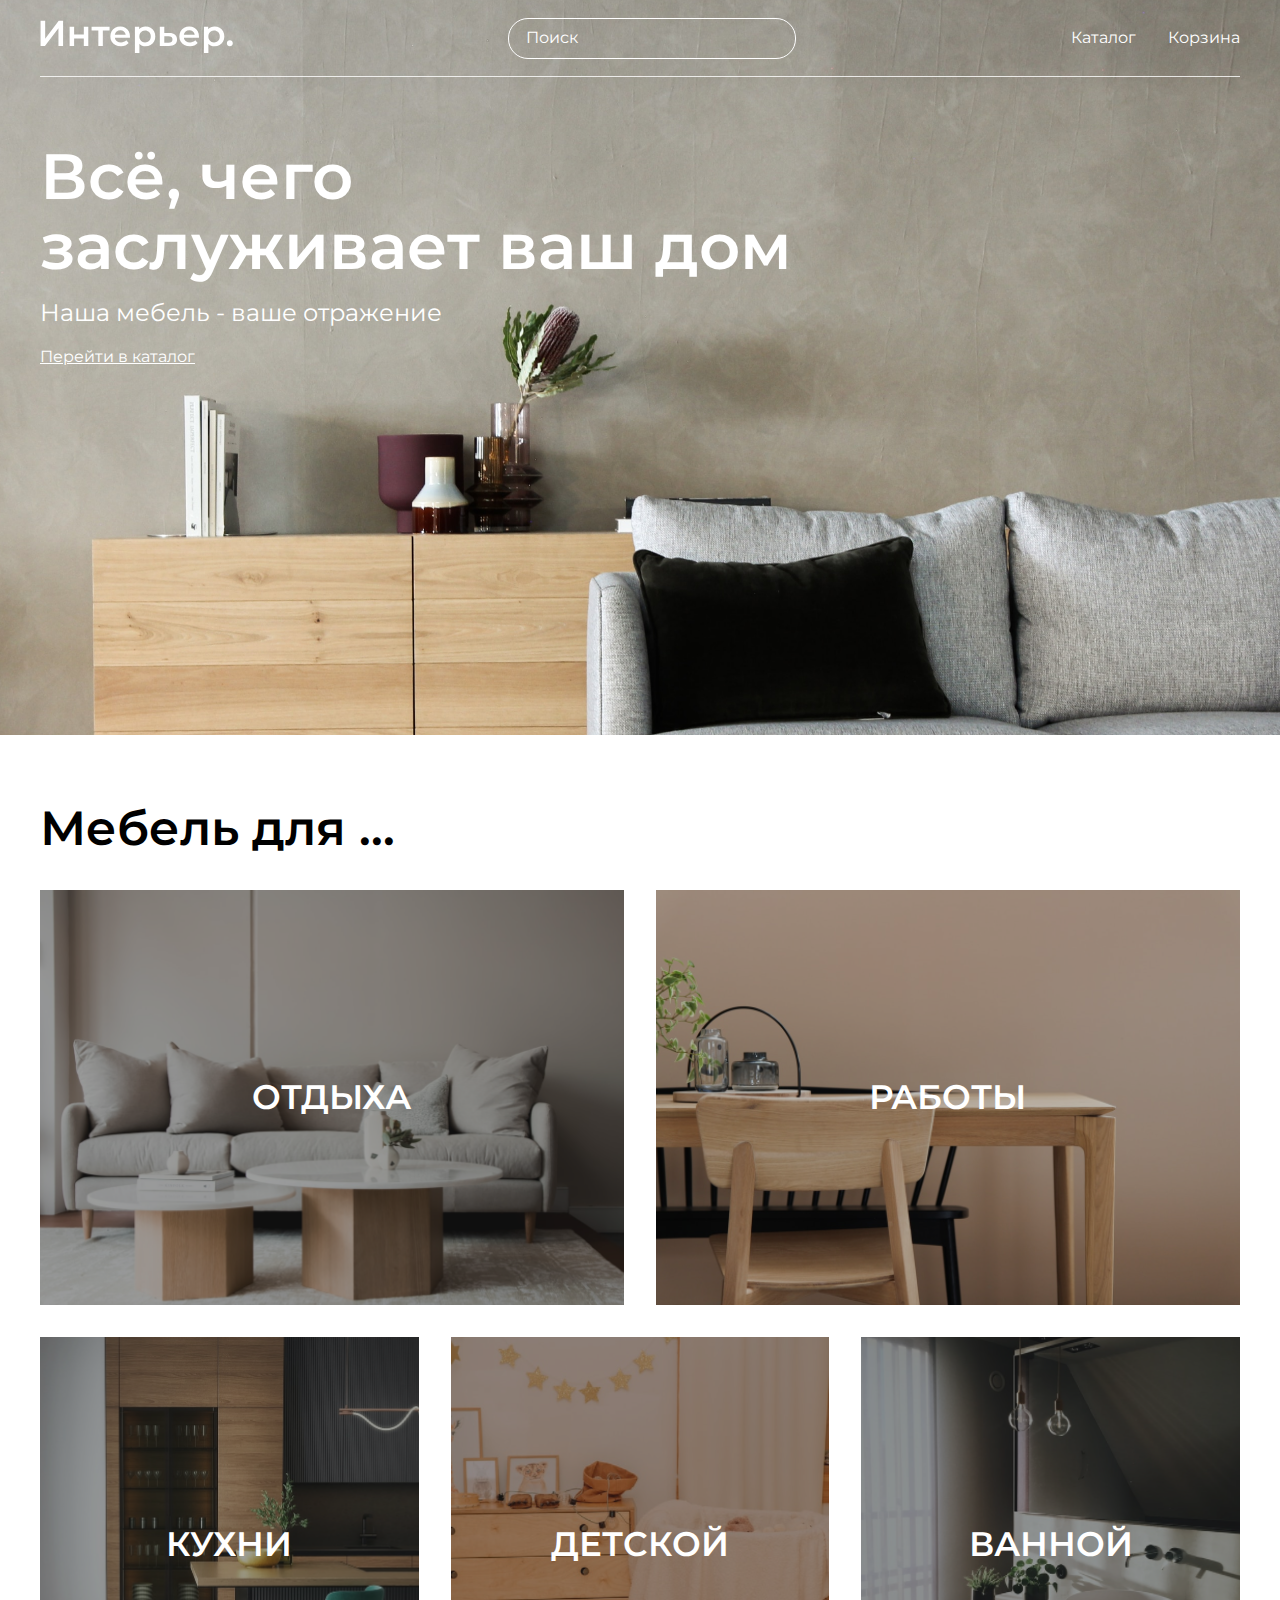
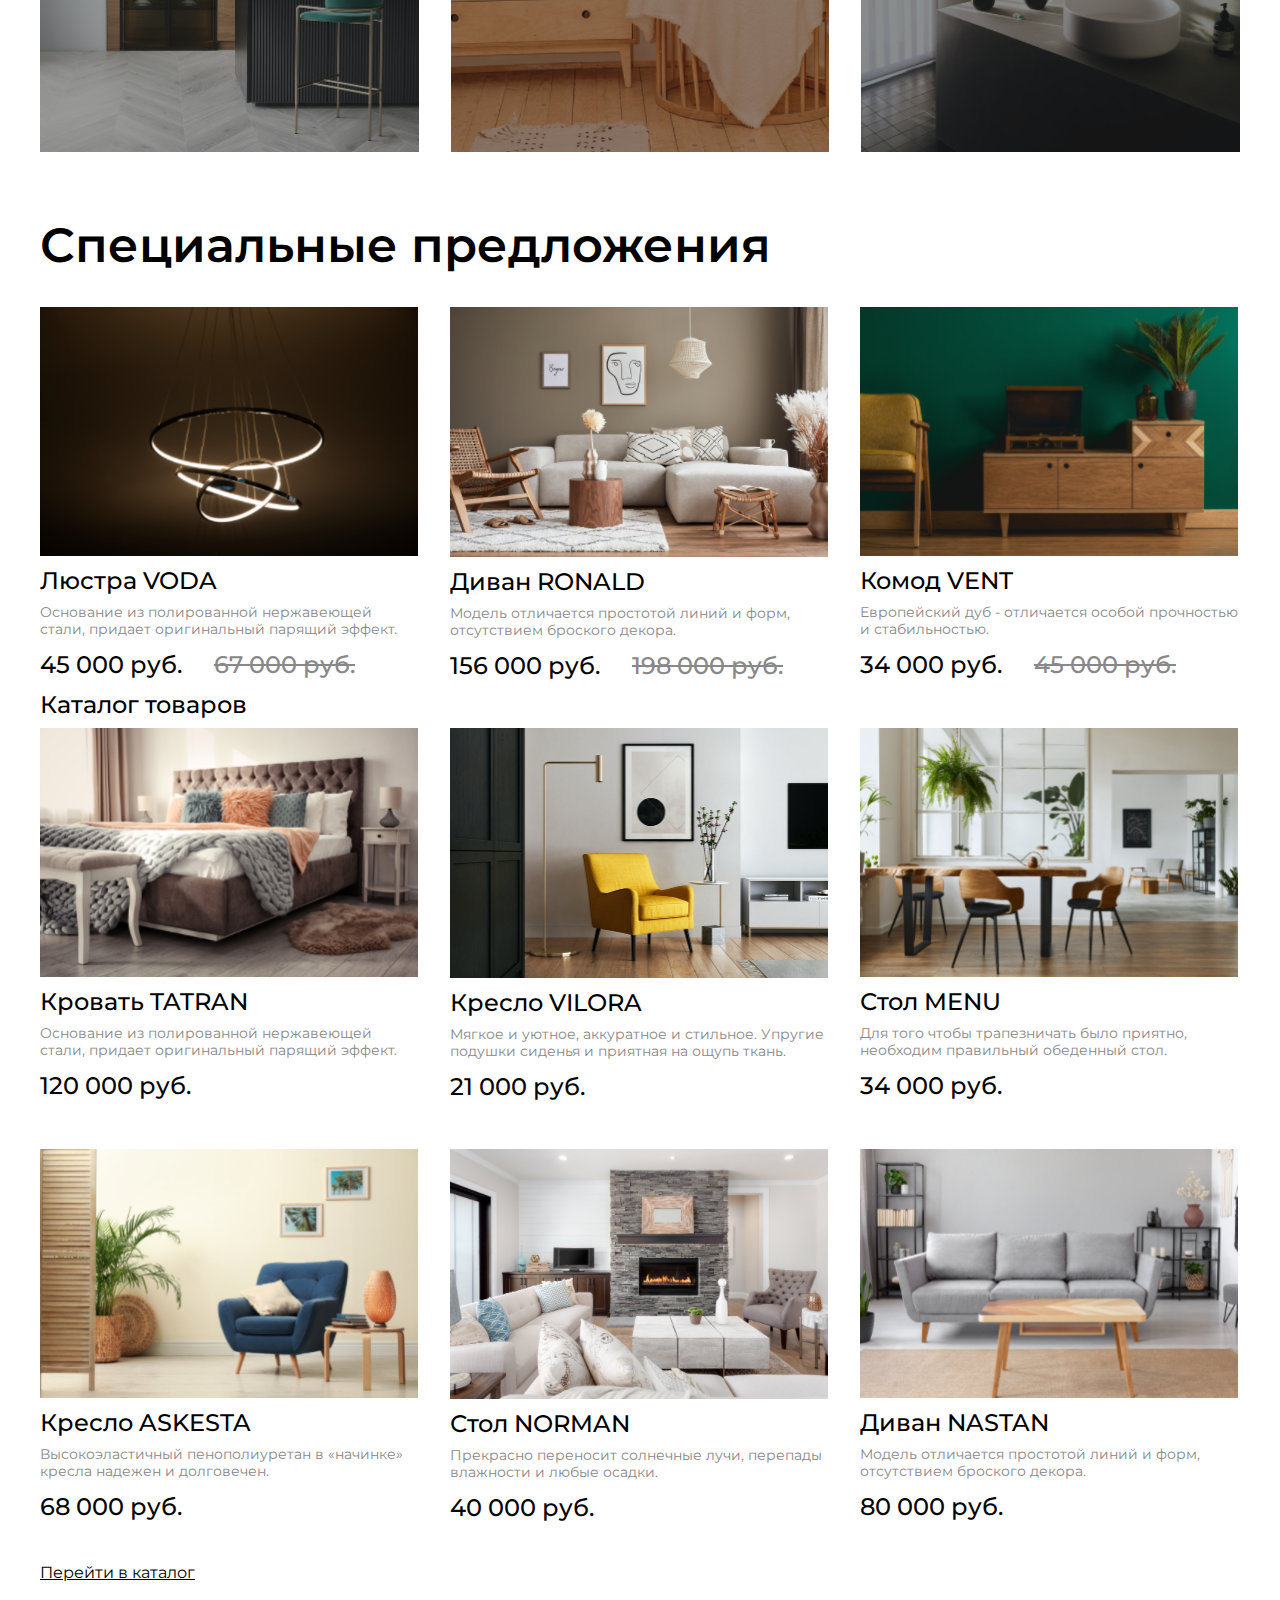
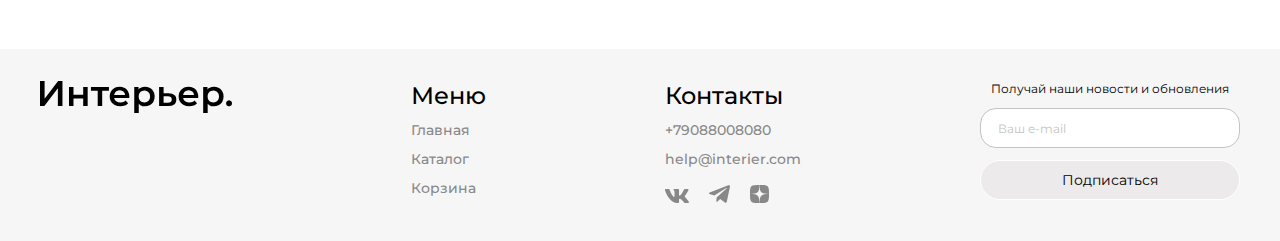
==== commit 86141954: "more fix" ====
--- a/index.html
+++ b/index.html
@@ -26,15 +26,15 @@
                             <div class="menu__cart__bridge"></div>
                             <article class="menu__cart__product">
                                 <div class="menu__cart__product__box">
-                                    <div class="menu__cart__product__box__img"><img src="./images/cart/product1.jpeg"
-                                            alt=""></div>
-                                    <div class="menu__cart__product__box__description">
-                                        <h2 class="menu__cart__product__box__description__heading">Стол MENU</h2>
-                                        <p class="menu__cart__product__box__description__price">34 000 руб.</p>
-                                        <div class="menu__cart__product__box__description__button-box">
-                                            <input class="menu__cart__product__box__description__button-box__button"
+                                    <div class="menu__cart__product__img"><img src="./images/cart/product1.jpeg" alt="">
+                                    </div>
+                                    <div class="menu__cart__product__description">
+                                        <h2 class="menu__cart__product__description__heading">Стол MENU</h2>
+                                        <p class="menu__cart__product__description__price">34 000 руб.</p>
+                                        <div class="menu__cart__product__description__button-box">
+                                            <input class="menu__cart__product__description__button-box__button"
                                                 type="button" value="Избранные">
-                                            <input class="menu__cart__product__box__description__button-box__button"
+                                            <input class="menu__cart__product__description__button-box__button"
                                                 type="button" value="Удалить">
                                         </div>
                                     </div>
@@ -50,15 +50,15 @@
                             </article>
                             <article class="menu__cart__product up">
                                 <div class="menu__cart__product__box">
-                                    <div class="menu__cart__product__box__img"><img src="./images/cart/product2.jpeg"
-                                            alt=""></div>
-                                    <div class="menu__cart__product__box__description">
-                                        <h2 class="menu__cart__product__box__description__heading">Диван NASTAN</h2>
-                                        <p class="menu__cart__product__box__description__price">80 000 руб.</p>
-                                        <div class="menu__cart__product__box__description__button-box">
-                                            <input class="menu__cart__product__box__description__button-box__button"
+                                    <div class="menu__cart__product__img"><img src="./images/cart/product2.jpeg" alt="">
+                                    </div>
+                                    <div class="menu__cart__product__description">
+                                        <h2 class="menu__cart__product__description__heading">Диван NASTAN</h2>
+                                        <p class="menu__cart__product__description__price">80 000 руб.</p>
+                                        <div class="menu__cart__product__description__button-box">
+                                            <input class="menu__cart__product__description__button-box__button"
                                                 type="button" value="Избранные">
-                                            <input class="menu__cart__product__box__description__button-box__button"
+                                            <input class="menu__cart__product__description__button-box__button"
                                                 type="button" value="Удалить">
                                         </div>
                                     </div>
@@ -102,23 +102,23 @@
         <h2 class="for-box__heading">Мебель для ...</h2>
         <div class="for-box__cards">
 
-            <div class="for-box__item for-box__item__1 for-box__item__big">
+            <div class="for-box__item for-box__1 for-box__big">
                 <a class="for-box__item" href="">ОТДЫХА</a>
             </div>
 
-            <div class="for-box__item for-box__item__2 for-box__item__big">
+            <div class="for-box__item for-box__2 for-box__big">
                 <a class="for-box__item" href="">РАБОТЫ</a>
             </div>
 
-            <div class="for-box__item for-box__item__3">
+            <div class="for-box__item for-box__3">
                 <a class="for-box__item" href="">КУХНИ</a>
             </div>
 
-            <div class="for-box__item for-box__item__4">
+            <div class="for-box__item for-box__4">
                 <a class="for-box__item" href="">ДЕТСКОЙ</a>
             </div>
 
-            <div class="for-box__item for-box__item__5">
+            <div class="for-box__item for-box__5">
                 <a class="for-box__item" href="">ВАННОЙ</a>
             </div>
 
@@ -129,48 +129,48 @@
     <section class="product center">
         <h2 class="product__header__so">Специальные предложения</h2>
         <div class="product__content">
-            <article class="product__content__box">
-                <img class="product__content__box__img" src="./images/Rectangle22.png" alt="Фото товара">
-                <a href="" class="product__content__box__header">Люстра VODA</a>
-                <p class="product__content__box__description">Основание из полированной нержавеющей стали, придает
+            <article class="product__box">
+                <img class="product__img" src="./images/Rectangle22.png" alt="Фото товара">
+                <a href="" class="product__header">Люстра VODA</a>
+                <p class="product__description">Основание из полированной нержавеющей стали, придает
                     оригинальный
                     парящий эффект.</p>
-                <div class="product__content__box__price-box">
-                    <p class="product__content__box__price-box__price">45 000 руб.</p>
-                    <p class="product__content__box__price-box__old-price">67 000 руб.</p>
-                </div>
-                <div class="product__content__box__icons">
-                    <a href="#"><img src="./images/catalog/basic_heart_outline.svg" alt=""></a>
-                    <a href="#"><img src="./images/catalog/Group4.svg" alt=""></a>
-                </div>
-            </article>
-
-            <article class="product__content__box">
-                <img class="product__content__box__img" src="./images/Rectangle23.png" alt="Фото товара">
-                <a href="" class="product__content__box__header">Диван RONALD</a>
-                <p class="product__content__box__description">Модель отличается простотой линий и форм, отсутствием
+                <div class="product__price-box">
+                    <p class="product__price">45 000 руб.</p>
+                    <p class="product__old-price">67 000 руб.</p>
+                </div>
+                <div class="product__icons">
+                    <a href="#"><img src="./images/catalog/basic_heart_outline.svg" alt=""></a>
+                    <a href="#"><img src="./images/catalog/Group4.svg" alt=""></a>
+                </div>
+            </article>
+
+            <article class="product__box">
+                <img class="product__img" src="./images/Rectangle23.png" alt="Фото товара">
+                <a href="" class="product__header">Диван RONALD</a>
+                <p class="product__description">Модель отличается простотой линий и форм, отсутствием
                     броского декора.
                 </p>
-                <div class="product__content__box__price-box">
-                    <p class="product__content__box__price-box__price">156 000 руб.</p>
-                    <p class="product__content__box__price-box__old-price">198 000 руб.</p>
-                </div>
-                <div class="product__content__box__icons">
-                    <a href="#"><img src="./images/catalog/basic_heart_outline.svg" alt=""></a>
-                    <a href="#"><img src="./images/catalog/Group4.svg" alt=""></a>
-                </div>
-            </article>
-
-            <article class="product__content__box">
-                <img class="product__content__box__img" src="./images/Rectangle24.png" alt="Фото товара">
-                <a href="" class="product__content__box__header">Комод VENT</a>
-                <p class="product__content__box__description">Европейский дуб - отличается особой прочностью и
+                <div class="product__price-box">
+                    <p class="product__price">156 000 руб.</p>
+                    <p class="product__old-price">198 000 руб.</p>
+                </div>
+                <div class="product__icons">
+                    <a href="#"><img src="./images/catalog/basic_heart_outline.svg" alt=""></a>
+                    <a href="#"><img src="./images/catalog/Group4.svg" alt=""></a>
+                </div>
+            </article>
+
+            <article class="product__box">
+                <img class="product__img" src="./images/Rectangle24.png" alt="Фото товара">
+                <a href="" class="product__header">Комод VENT</a>
+                <p class="product__description">Европейский дуб - отличается особой прочностью и
                     стабильностью.</p>
-                <div class="product__content__box__price-box">
-                    <p class="product__content__box__price-box__price">34 000 руб.</p>
-                    <p class="product__content__box__price-box__old-price">45 000 руб.</p>
-                </div>
-                <div class="product__content__box__icons">
+                <div class="product__price-box">
+                    <p class="product__price">34 000 руб.</p>
+                    <p class="product__old-price">45 000 руб.</p>
+                </div>
+                <div class="product__icons">
                     <a href="#"><img src="./images/catalog/basic_heart_outline.svg" alt=""></a>
                     <a href="#"><img src="./images/catalog/Group4.svg" alt=""></a>
                 </div>
@@ -184,79 +184,79 @@
         <h2 class="product__header">Каталог товаров</h2>
         <div class="product__content">
 
-            <article class="product__content__box">
-                <img class="product__content__box__img" src="./images/Catalog1.png" alt="Фото товара">
-                <a href="" class="product__content__box__header">Кровать TATRAN</a>
-                <p class="product__content__box__description">Основание из полированной нержавеющей стали, придает
+            <article class="product__box">
+                <img class="product__img" src="./images/Catalog1.png" alt="Фото товара">
+                <a href="" class="product__header">Кровать TATRAN</a>
+                <p class="product__description">Основание из полированной нержавеющей стали, придает
                     оригинальный
                     парящий эффект.</p>
-                <p class="product__content__box__price-box__price">120 000 руб.</p>
-                <div class="product__content__box__icons">
-                    <a href="#"><img src="./images/catalog/basic_heart_outline.svg" alt=""></a>
-                    <a href="#"><img src="./images/catalog/Group4.svg" alt=""></a>
-                </div>
-            </article>
-
-            <article class="product__content__box">
-                <img class="product__content__box__img" src="./images/Catalog2.png" alt="Фото товара">
-                <a href="" class="product__content__box__header">Кресло VILORA</a>
-                <p class="product__content__box__description">Мягкое и уютное, аккуратное и стильное. Упругие подушки
+                <p class="product__price">120 000 руб.</p>
+                <div class="product__icons">
+                    <a href="#"><img src="./images/catalog/basic_heart_outline.svg" alt=""></a>
+                    <a href="#"><img src="./images/catalog/Group4.svg" alt=""></a>
+                </div>
+            </article>
+
+            <article class="product__box">
+                <img class="product__img" src="./images/Catalog2.png" alt="Фото товара">
+                <a href="" class="product__header">Кресло VILORA</a>
+                <p class="product__description">Мягкое и уютное, аккуратное и стильное. Упругие подушки
                     сиденья и
                     приятная на ощупь ткань.</p>
-                <p class="product__content__box__price-box__price">21 000 руб.</p>
-                <div class="product__content__box__icons">
-                    <a href="#"><img src="./images/catalog/basic_heart_outline.svg" alt=""></a>
-                    <a href="#"><img src="./images/catalog/Group4.svg" alt=""></a>
-                </div>
-            </article>
-
-            <article class="product__content__box">
-                <img class="product__content__box__img" src="./images/Catalog3.png" alt="Фото товара">
-                <a href="" class="product__content__box__header">Стол MENU</a>
-                <p class="product__content__box__description">Для того чтобы трапезничать было приятно, необходим
+                <p class="product__price">21 000 руб.</p>
+                <div class="product__icons">
+                    <a href="#"><img src="./images/catalog/basic_heart_outline.svg" alt=""></a>
+                    <a href="#"><img src="./images/catalog/Group4.svg" alt=""></a>
+                </div>
+            </article>
+
+            <article class="product__box">
+                <img class="product__img" src="./images/Catalog3.png" alt="Фото товара">
+                <a href="" class="product__header">Стол MENU</a>
+                <p class="product__description">Для того чтобы трапезничать было приятно, необходим
                     правильный обеденный
                     стол.</p>
-                <p class="product__content__box__price-box__price">34 000 руб.</p>
-                <div class="product__content__box__icons">
-                    <a href="#"><img src="./images/catalog/basic_heart_outline.svg" alt=""></a>
-                    <a href="#"><img src="./images/catalog/Group4.svg" alt=""></a>
-                </div>
-            </article>
-
-            <article class="product__content__box">
-                <img class="product__content__box__img" src="./images/Catalog4.png" alt="Фото товара">
-                <a href="" class="product__content__box__header">Кресло ASKESTA</a>
-                <p class="product__content__box__description">Высокоэластичный пенополиуретан в «начинке» кресла надежен
+                <p class="product__price">34 000 руб.</p>
+                <div class="product__icons">
+                    <a href="#"><img src="./images/catalog/basic_heart_outline.svg" alt=""></a>
+                    <a href="#"><img src="./images/catalog/Group4.svg" alt=""></a>
+                </div>
+            </article>
+
+            <article class="product__box">
+                <img class="product__img" src="./images/Catalog4.png" alt="Фото товара">
+                <a href="" class="product__header">Кресло ASKESTA</a>
+                <p class="product__description">Высокоэластичный пенополиуретан в «начинке» кресла надежен
                     и долговечен.
                 </p>
-                <p class="product__content__box__price-box__price">68 000 руб.</p>
-                <div class="product__content__box__icons">
-                    <a href="#"><img src="./images/catalog/basic_heart_outline.svg" alt=""></a>
-                    <a href="#"><img src="./images/catalog/Group4.svg" alt=""></a>
-                </div>
-            </article>
-
-            <article class="product__content__box">
-                <img class="product__content__box__img" src="./images/Catalog5.png" alt="Фото товара">
-                <a href="" class="product__content__box__header">Стол NORMAN</a>
-                <p class="product__content__box__description">Прекрасно переносит солнечные лучи, перепады влажности и
+                <p class="product__price">68 000 руб.</p>
+                <div class="product__icons">
+                    <a href="#"><img src="./images/catalog/basic_heart_outline.svg" alt=""></a>
+                    <a href="#"><img src="./images/catalog/Group4.svg" alt=""></a>
+                </div>
+            </article>
+
+            <article class="product__box">
+                <img class="product__img" src="./images/Catalog5.png" alt="Фото товара">
+                <a href="" class="product__header">Стол NORMAN</a>
+                <p class="product__description">Прекрасно переносит солнечные лучи, перепады влажности и
                     любые осадки.
                 </p>
-                <p class="product__content__box__price-box__price">40 000 руб.</p>
-                <div class="product__content__box__icons">
-                    <a href="#"><img src="./images/catalog/basic_heart_outline.svg" alt=""></a>
-                    <a href="#"><img src="./images/catalog/Group4.svg" alt=""></a>
-                </div>
-            </article>
-
-            <article class="product__content__box">
-                <img class="product__content__box__img" src="./images/Catalog6.png" alt="Фото товара">
-                <a href="" class="product__content__box__header">Диван NASTAN</a>
-                <p class="product__content__box__description">Модель отличается простотой линий и форм, отсутствием
+                <p class="product__price">40 000 руб.</p>
+                <div class="product__icons">
+                    <a href="#"><img src="./images/catalog/basic_heart_outline.svg" alt=""></a>
+                    <a href="#"><img src="./images/catalog/Group4.svg" alt=""></a>
+                </div>
+            </article>
+
+            <article class="product__box">
+                <img class="product__img" src="./images/Catalog6.png" alt="Фото товара">
+                <a href="" class="product__header">Диван NASTAN</a>
+                <p class="product__description">Модель отличается простотой линий и форм, отсутствием
                     броского декора.
                 </p>
-                <p class="product__content__box__price-box__price">80 000 руб.</p>
-                <div class="product__content__box__icons">
+                <p class="product__price">80 000 руб.</p>
+                <div class="product__icons">
                     <a href="#"><img src="./images/catalog/basic_heart_outline.svg" alt=""></a>
                     <a href="#"><img src="./images/catalog/Group4.svg" alt=""></a>
                 </div>
@@ -272,7 +272,7 @@
         <a href="index.html"><img class="footer__img" src="./images/Logo-footer.svg" alt="Логотип нашей компании"></a>
 
         <section class="footer__menu">
-            <h3 class="footer__menu__header">Меню</h3>
+            <h3 class="footer__header">Меню</h3>
             <nav>
                 <ul class="footer__menu">
                     <li><a class="internal-links" href="./index.html">Главная</a></li>
@@ -285,23 +285,22 @@
 
         <!--Ссылки на контакты-->
         <section class="footer__contacts">
-            <h4 class="footer__contacts__logo">Контакты</h4>
-
-            <a class="footer__contacts__support" href="tel:+79088008080">+79088008080</a>
-            <a class="footer__contacts__support" href="mailto:help@interier.com">help@interier.com</a>
-
-            <div class="footer__contacts__links">
-                <a class="footer__contacts__links__logo" href="./images/vk.svg">
-                    <img class="footer__contacts__links__logo__imgVk" src="./images/vk.svg" alt="Логотип Вконтакте">
+            <h4 class="footer__logo">Контакты</h4>
+
+            <a class="footer__support" href="tel:+79088008080">+79088008080</a>
+            <a class="footer__support" href="mailto:help@interier.com">help@interier.com</a>
+
+            <div class="footer__links">
+                <a class="footer__logo" href="./images/vk.svg">
+                    <img class="footer__imgVk" src="./images/vk.svg" alt="Логотип Вконтакте">
                 </a>
 
-                <a class="footer__contacts__links__logo" href="./images/telegram.svg">
-                    <img class="footer__contacts__links__logo__imgTe" src="./images/telegram.svg"
-                        alt="Логотип Телеграмм">
+                <a class="footer__logo" href="./images/telegram.svg">
+                    <img class="footer__imgTe" src="./images/telegram.svg" alt="Логотип Телеграмм">
                 </a>
 
-                <a class="footer__contacts__links__logo" href="./images/dzen.svg">
-                    <img class="footer__contacts__links__logo__imgYa" src="./images/dzen.svg" alt="Логотип Яндекс Дзен">
+                <a class="footer__logo" href="./images/dzen.svg">
+                    <img class="footer__imgYa" src="./images/dzen.svg" alt="Логотип Яндекс Дзен">
                 </a>
             </div>
         </section>
--- a/CSS/style.css
+++ b/CSS/style.css
@@ -299,34 +299,34 @@
   align-items: center;
   text-decoration: none;
 }
-.for-box__item__big {
+.for-box__big {
   grid-column: span 6;
 }
-.for-box__item__1 {
+.for-box__1 {
   background-image: url(../images/Relax.jpeg);
   background-repeat: no-repeat;
   background-position: center;
   background-size: cover;
 }
-.for-box__item__2 {
+.for-box__2 {
   background-image: url(../images/Working.jpeg);
   background-repeat: no-repeat;
   background-position: center;
   background-size: cover;
 }
-.for-box__item__3 {
+.for-box__3 {
   background-image: url(../images/Kitchen.jpeg);
   background-repeat: no-repeat;
   background-position: center;
   background-size: cover;
 }
-.for-box__item__4 {
+.for-box__4 {
   background-image: url(../images/Children.jpeg);
   background-repeat: no-repeat;
   background-position: center;
   background-size: cover;
 }
-.for-box__item__5 {
+.for-box__5 {
   background-image: url(../images/Bathroom.jpeg);
   background-repeat: no-repeat;
   background-position: center;
@@ -354,20 +354,23 @@
   gap: 48px 32px;
   flex-wrap: wrap;
 }
-.product__content__box {
+.product__box {
   width: 378px;
   display: flex;
   flex-direction: column;
   flex-wrap: wrap;
   position: relative;
 }
-.product__content__box__img {
+.product__box:hover .product__icons {
+  display: flex;
+}
+.product__img {
   width: 100%;
   background-repeat: no-repeat;
   background-position: center;
   background-size: cover;
 }
-.product__content__box__header {
+.product__header {
   color: rgb(0, 0, 0);
   font-size: 24px;
   font-weight: 500;
@@ -376,39 +379,36 @@
   padding-bottom: 9px;
   text-decoration: none;
 }
-.product__content__box__description {
+.product__description {
   font-size: 14px;
   line-height: 17px;
   color: #888888;
   padding-bottom: 12px;
 }
-.product__content__box__price-box {
+.product__price-box {
   display: flex;
   gap: 32px;
   justify-content: flex-start;
 }
-.product__content__box__price-box__price {
+.product__price {
   font-weight: 500;
   font-size: 24px;
   line-height: 29px;
   color: #050505;
 }
-.product__content__box__price-box__old-price {
+.product__old-price {
   font-weight: 500;
   font-size: 24px;
   line-height: 29px;
   text-decoration-line: line-through;
   color: #888888;
 }
-.product__content__box__icons {
+.product__icons {
   position: absolute;
   display: none;
   top: 10px;
   right: 10px;
   gap: 20px;
-}
-.product__content__box:hover .product__content__box__icons {
-  display: flex;
 }
 
 .linksBox {
@@ -449,7 +449,7 @@
   align-items: flex-start;
   gap: 12px;
 }
-.footer__menu__header {
+.footer__header {
   color: rgb(0, 0, 0);
   font-size: 24px;
   font-weight: 500;
@@ -461,50 +461,50 @@
   gap: 12px;
   align-items: flex-start;
 }
-.footer__contacts__logo {
+.footer__logo {
   color: rgb(0, 0, 0);
   font-size: 24px;
   font-weight: 500;
   line-height: 29px;
 }
-.footer__contacts__support {
+.footer__support {
   text-decoration: none;
   color: rgb(136, 136, 136);
   font-size: 14px;
   font-weight: 500;
   line-height: 17px;
 }
-.footer__contacts__support:hover {
+.footer__support:hover {
   text-decoration: underline;
 }
-.footer__contacts__links {
+.footer__links {
   display: flex;
   flex-direction: row;
   gap: 20px;
   align-items: center;
 }
-.footer__contacts__links__logo {
+.footer__logo {
   text-decoration: none;
   flex: none;
   order: 0;
   flex-grow: 0;
 }
-.footer__contacts__links__logo__imgVk {
+.footer__imgVk {
   background-color: transparent;
 }
-.footer__contacts__links__logo__imgVk:hover {
+.footer__imgVk:hover {
   content: url(../images/vk-black.svg);
 }
-.footer__contacts__links__logo__imgTe {
+.footer__imgTe {
   background-color: transparent;
 }
-.footer__contacts__links__logo__imgTe:hover {
+.footer__imgTe:hover {
   content: url(../images/Te-black.svg);
 }
-.footer__contacts__links__logo__imgYa {
+.footer__imgYa {
   background-color: transparent;
 }
-.footer__contacts__links__logo__imgYa:hover {
+.footer__imgYa:hover {
   content: url(../images/Ya-black.svg);
 }
 
@@ -1920,11 +1920,11 @@
     padding-left: 24px;
     padding-right: 24px;
   }
-  .product__content__box {
+  .product__box {
     max-width: 345px;
   }
   .product__header,
-  .product__header__so {
+  .product__so {
     font-size: 46px;
   }
   .slogan__head {
@@ -1994,31 +1994,31 @@
   .for-box__item {
     max-height: 375px;
   }
-  .for-box__item__big {
+  .for-box__big {
     max-height: 244px;
   }
   .product__content {
     gap: 32px 0px;
     justify-content: center;
   }
-  .product__header__so {
+  .product__so {
     font-size: 24px;
     line-height: 29px;
     padding-top: 32px;
     padding-bottom: 32px;
   }
-  .product__content__box__header {
+  .product__header {
     font-size: 18px;
     line-height: 22px;
   }
-  .product__content__box__description {
+  .product__description {
     padding-bottom: 8px;
   }
-  .product__content__box__price-box__price {
+  .product__price {
     font-size: 18px;
     line-height: 22px;
   }
-  .product__content__box__price-box__old-price {
+  .product__old-price {
     font-size: 18px;
     line-height: 22px;
   }
@@ -2044,28 +2044,6 @@
     background-image: url(../images/catalog/header-mobile.png);
     background-position: left;
   }
-  .catalog-top__header {
-    border: none;
-    padding-top: 32px;
-  }
-  .catalog-top__header__search {
-    display: none;
-  }
-  .catalog-top__header__img {
-    max-width: 99px;
-  }
-  .catalog-top__header__menu-mobile {
-    display: block;
-    display: flex;
-    gap: 32px;
-    align-items: center;
-  }
-  .catalog-top__slogan {
-    font-size: 48px;
-    padding-top: 82px;
-    text-align: center;
-    line-height: 59px;
-  }
   .catalog {
     padding-top: 32px;
     padding-bottom: 32px;
@@ -2078,21 +2056,21 @@
     flex-direction: column-reverse;
     padding-top: 14px;
   }
-  .catalog__filter-box__filter-pop {
+  .catalog__filter-pop {
     max-width: 203px;
   }
-  .catalog__filter-box__filter-pop__select {
+  .catalog__select {
     font-size: 14px;
     line-height: 17px;
   }
-  .catalog__filter-box__filter {
+  .catalog__filter {
     max-width: 164px;
   }
-  .catalog__filter-box__filter__select {
+  .catalog__select {
     font-size: 14px;
     line-height: 17px;
   }
-  .catalog__filter-box__form {
+  .catalog__form {
     width: auto;
     height: auto;
     top: 115px;
@@ -2102,7 +2080,7 @@
     align-items: flex-start;
     gap: 32px;
   }
-  .catalog__filter-box__form__right__button {
+  .catalog__right__button {
     margin-top: 32px;
   }
   .cart-body {
@@ -2112,52 +2090,30 @@
     background-image: url(../images/cart/back-mobile.png);
     background-position: right;
   }
-  .cart-top__header {
-    border: none;
-    padding-top: 32px;
-  }
-  .cart-top__header__search {
+  .cart__img {
     display: none;
   }
-  .cart-top__header__img {
-    max-width: 99px;
-  }
-  .cart-top__header__menu-mobile {
-    display: block;
-    display: flex;
-    gap: 32px;
-    align-items: center;
-  }
-  .cart-top__slogan {
-    font-size: 48px;
-    padding-top: 82px;
-    text-align: center;
-    line-height: 59px;
-  }
-  .cart__product__box__img {
-    display: none;
-  }
-  .cart__product__box__description__heading {
+  .cart__heading {
     font-size: 18px;
     line-height: 22px;
   }
-  .cart__product__box__description__info {
+  .cart__info {
     font-size: 12px;
     line-height: 15px;
   }
-  .cart__product__box__description__price {
+  .cart__price {
     color: rgb(5, 5, 5);
     font-size: 14px;
     font-weight: 500;
     line-height: 17px;
   }
-  .cart__product__box {
+  .cart__box {
     max-width: 253px;
   }
   .cart__heading {
     max-width: 343px;
   }
-  .cart__button-box__button {
+  .cart__button {
     font-size: 12px;
     line-height: 15px;
     width: 166px;
@@ -2167,7 +2123,7 @@
     max-width: 343px;
     margin-top: 16px;
   }
-  .cart__heading__text {
+  .cart__text {
     display: none;
   }
 }
@@ -2178,10 +2134,10 @@
   .user-form__button {
     width: 238px;
   }
-  .cart__product__box {
+  .cart__box {
     max-width: 222px;
   }
-  .cart__product__box__description__info {
+  .cart__info {
     max-width: 200px;
   }
   .slogan__head {
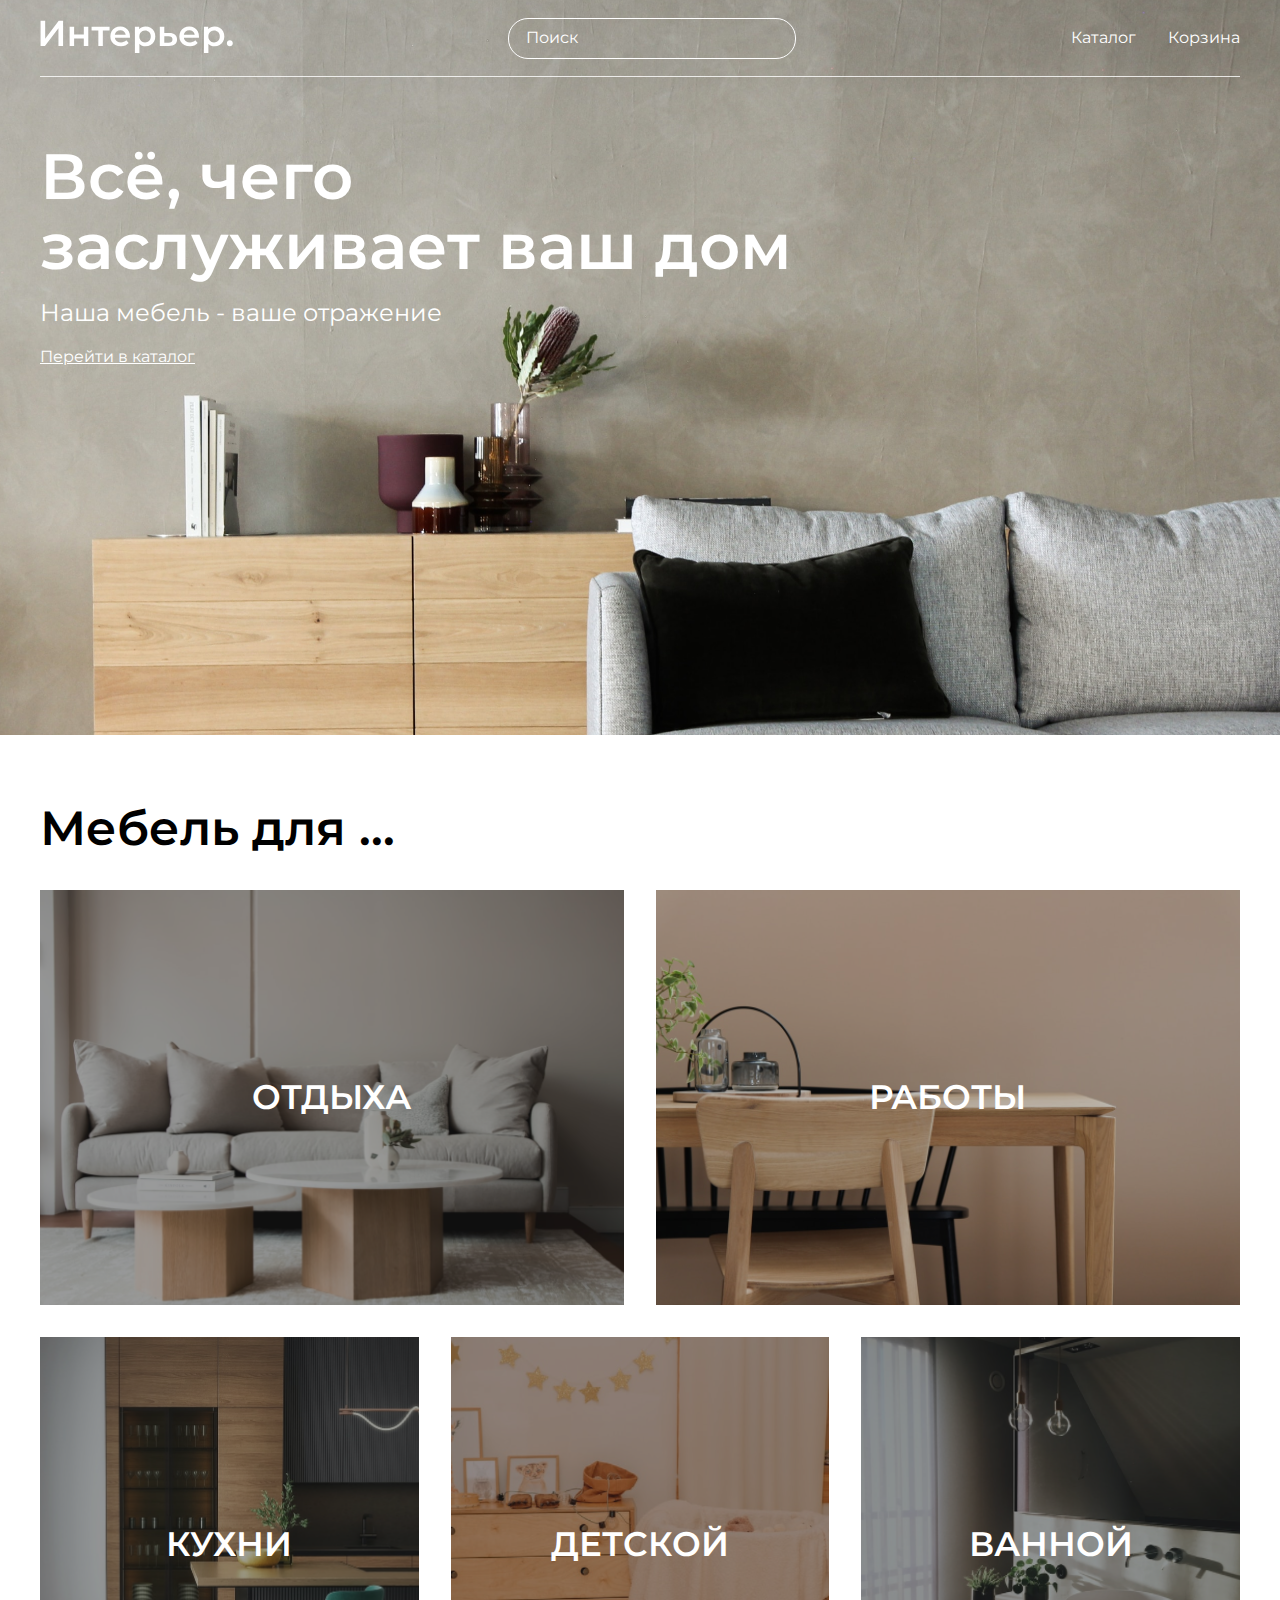
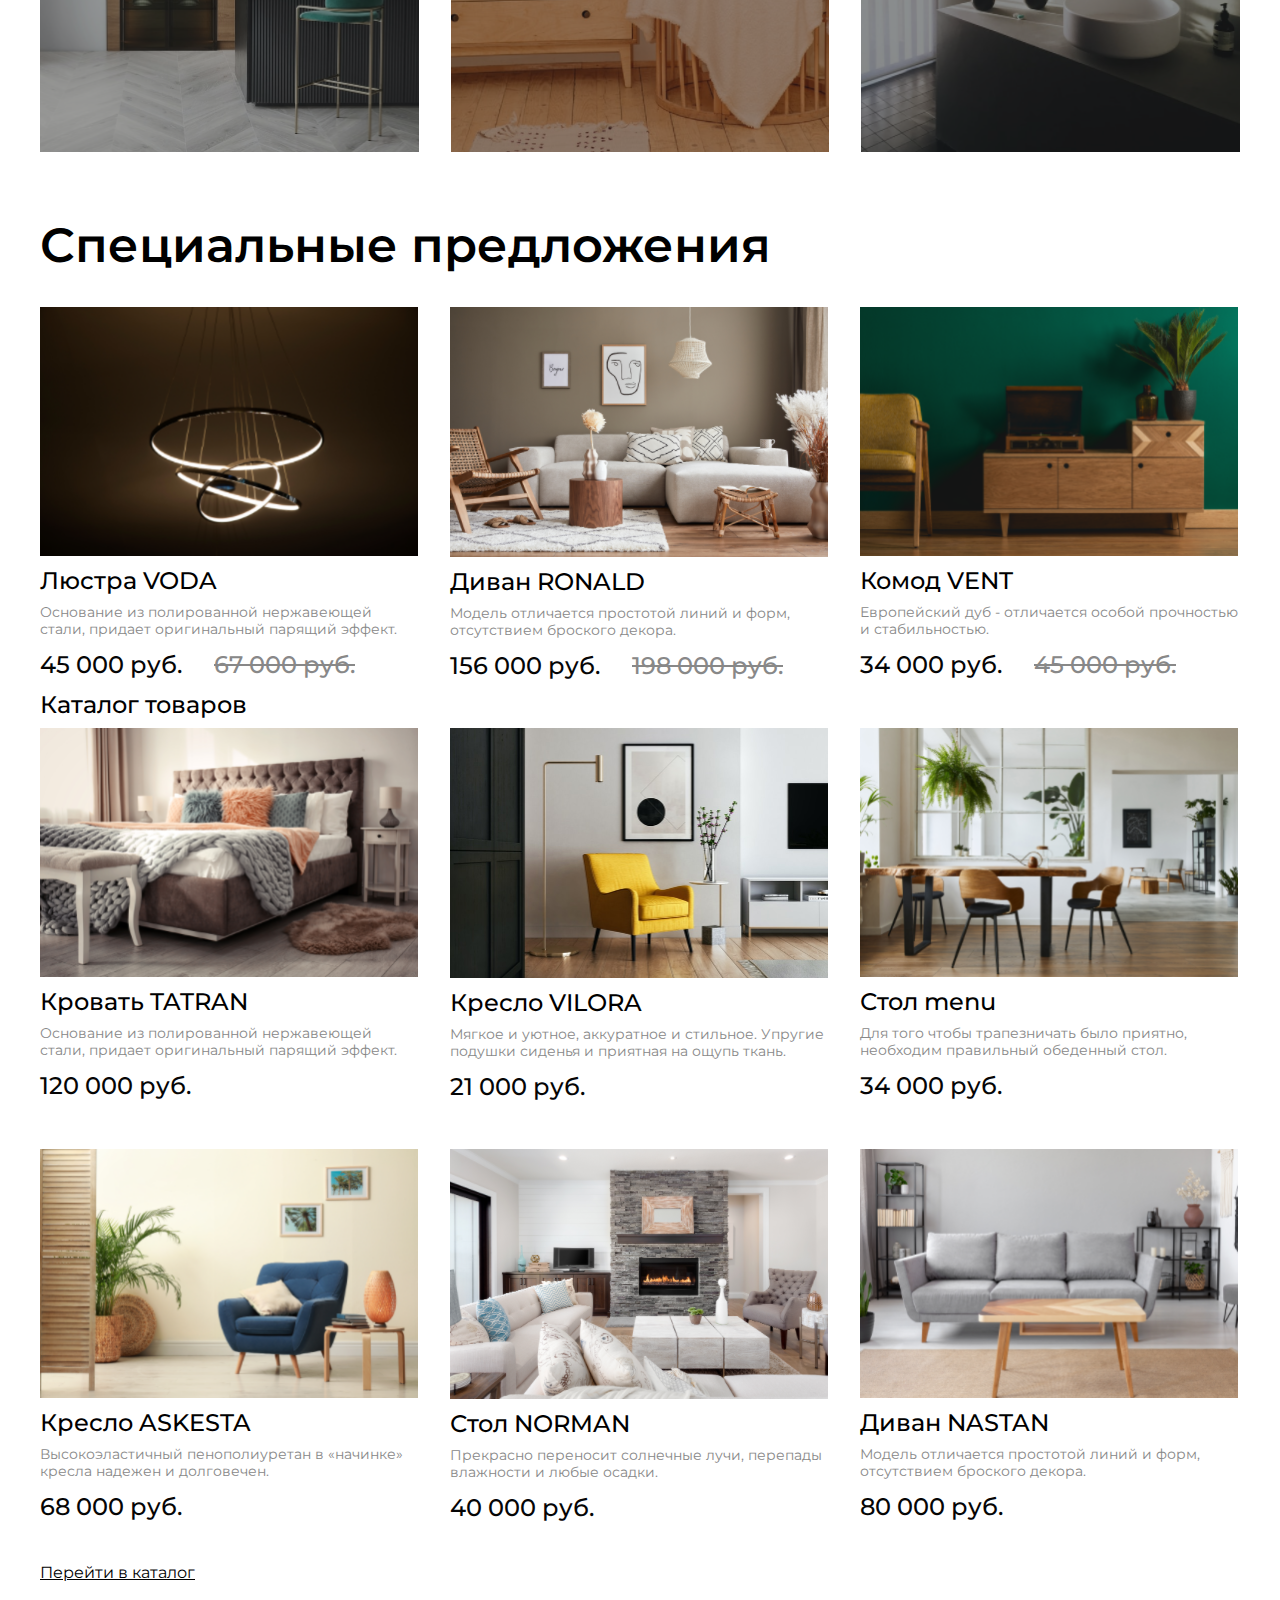
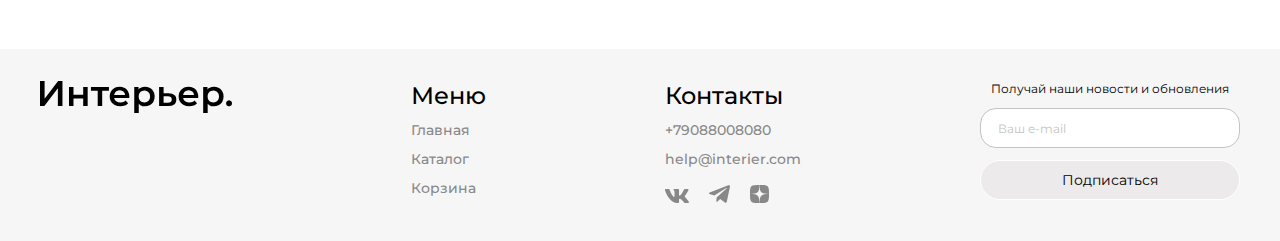
==== commit 5c3d2436: "fix" ====
--- a/index.html
+++ b/index.html
@@ -23,61 +23,61 @@
                     <li class="menu__window">
                         <a class="menu__window" href="./cart.html">Корзина</a>
                         <div class="menu__cart">
-                            <div class="menu__cart__bridge"></div>
-                            <article class="menu__cart__product">
-                                <div class="menu__cart__product__box">
-                                    <div class="menu__cart__product__img"><img src="./images/cart/product1.jpeg" alt="">
-                                    </div>
-                                    <div class="menu__cart__product__description">
-                                        <h2 class="menu__cart__product__description__heading">Стол MENU</h2>
-                                        <p class="menu__cart__product__description__price">34 000 руб.</p>
-                                        <div class="menu__cart__product__description__button-box">
-                                            <input class="menu__cart__product__description__button-box__button"
-                                                type="button" value="Избранные">
-                                            <input class="menu__cart__product__description__button-box__button"
-                                                type="button" value="Удалить">
+                            <div class="menu__bridge"></div>
+                            <article class="menu__product">
+                                <div class="cart__box">
+                                    <div class="cart__img"><img src="./images/cart/product1.jpeg" alt=""></div>
+                
+                                    <div class="cart__description">
+                                        <h2 class="cart__heading">Стол MENU</h2>
+                                        
+                                        <p class="cart__price">34 000 руб.</p>
+                                        <div class="menu__button-box-product">
+                                            <button class="cart__button-product">Избранные</button>
+                                            <button class="cart__button-product">Удалить</button>
+                                            
                                         </div>
                                     </div>
                                 </div>
-                                <div class="menu__cart__product__count-box">
-                                    <input id="numberInput1" type="number" value="1" min="0" name="numberInput1"
-                                        class="cart__product__count">
-                                    <button class="menu__cart__product__imgup" onclick="numberInput1.stepUp()"><img
-                                            src="./images/cart/valueUp.svg" alt="vlue-up"></button>
-                                    <button class="menu__cart__product__imgdown" onclick="numberInput1.stepDown()"><img
+                                <div class="cart__count-box">
+                                    <input id="numberInput1" type="number" value="1" min="0" name="numberInput1" class="cart__count">
+                                    <button class="cart__imgup" onclick="numberInput1.stepUp()"><img src="./images/cart/valueUp.svg"
+                                            alt="vlue-up"></button>
+                                    <button class="cart__imgdown" onclick="numberInput1.stepDown()"><img
                                             src="./images/cart/valueDown.svg" alt="value-down"></button>
                                 </div>
                             </article>
-                            <article class="menu__cart__product up">
-                                <div class="menu__cart__product__box">
-                                    <div class="menu__cart__product__img"><img src="./images/cart/product2.jpeg" alt="">
-                                    </div>
-                                    <div class="menu__cart__product__description">
-                                        <h2 class="menu__cart__product__description__heading">Диван NASTAN</h2>
-                                        <p class="menu__cart__product__description__price">80 000 руб.</p>
-                                        <div class="menu__cart__product__description__button-box">
-                                            <input class="menu__cart__product__description__button-box__button"
-                                                type="button" value="Избранные">
-                                            <input class="menu__cart__product__description__button-box__button"
-                                                type="button" value="Удалить">
+                            <article class="menu__product window-up">
+                                <div class="cart__box">
+                                    <div class="cart__img"><img src="./images/cart/product2.jpeg" alt=""></div>
+                
+                                    <div class="cart__description">
+                                        <h2 class="cart__heading">Диван NASTAN</h2>
+                                        
+                                        <p class="cart__price">80 000 руб.</p>
+                                        <div class="menu__button-box-product">
+                                            <button class="cart__button-product">Избранные</button>
+                                            <button class="cart__button-product">Удалить</button>
                                         </div>
                                     </div>
-                                </div>
-                                <div class="menu__cart__product__count-box">
-                                    <input id="numberInput2" type="number" value="1" min="0" name="numberInput2"
-                                        class="cart__product__count">
-                                    <button class="menu__cart__product__imgup" onclick="numberInput2.stepUp()"><img
-                                            src="./images/cart/valueUp.svg" alt="vlue-up"></button>
-                                    <button class="menu__cart__product__imgdown" onclick="numberInput2.stepDown()"><img
+                
+                                </div>
+                                <div class="cart__count-box">
+                                    <input id="numberInput2" type="number" value="1" min="0" name="numberInput2" class="cart__count">
+                                    <button class="cart__imgup" onclick="numberInput2.stepUp()"><img src="./images/cart/valueUp.svg"
+                                            alt="vlue-up"></button>
+                                    <button class="cart__imgdown" onclick="numberInput2.stepDown()"><img
                                             src="./images/cart/valueDown.svg" alt="value-down"></button>
                                 </div>
                             </article>
-                            <div class="menu__cart__box">
-                                <div class="menu__cart__box__info">
-                                    <p class="menu__cart__box__info__heading">Итого:</p>
-                                    <p class="menu__cart__box__info__price">114 000 руб.</p>
-                                </div>
-                                <button class="menu__cart__box__button" type="submit">Оформить заказ</button>
+                            <div class="window-cart__box">
+                                <div class="window-cart__info">
+                                    <p class="window-cart__heading">Итого:</p>
+                                    <p class="window-cart__price">114 000 руб.</p>
+                                </div>
+                                <button class="window-cart__button" type="submit">
+                                    <a class="window-cart__button-link" href="cart.html">Оформить заказ</a>
+                                </button>
                             </div>
                         </div>
                     </li>
@@ -212,7 +212,7 @@
 
             <article class="product__box">
                 <img class="product__img" src="./images/Catalog3.png" alt="Фото товара">
-                <a href="" class="product__header">Стол MENU</a>
+                <a href="" class="product__header">Стол menu</a>
                 <p class="product__description">Для того чтобы трапезничать было приятно, необходим
                     правильный обеденный
                     стол.</p>
--- a/CSS/style.css
+++ b/CSS/style.css
@@ -102,16 +102,7 @@
 .menu__window:hover .menu__cart {
   display: block;
 }
-.menu__cart {
-  display: none;
-  position: absolute;
-  background-color: #FFFFFF;
-  padding: 40px 48px;
-  min-width: 573px;
-  top: 66px;
-  right: 0px;
-}
-.menu__cart__bridge {
+.menu__bridge {
   position: absolute;
   background: transparent;
   height: 56px;
@@ -119,122 +110,69 @@
   top: -53px;
   right: 0px;
 }
-.menu__cart__product {
-  max-width: 786px;
-  display: flex;
-  justify-content: space-between;
-  padding: 24px 0px;
-}
-.menu__cart__product__count-box {
-  position: relative;
-}
-.menu__cart__product__imgup {
-  position: absolute;
-  display: flex;
-  flex-direction: column;
-  right: 3px;
-  top: 6px;
-  border: none;
-  background: #F7F6F6;
-}
-.menu__cart__product__imgdown {
-  position: absolute;
-  display: flex;
-  flex-direction: column;
-  right: 3px;
-  top: 27px;
-  border: none;
-  background: #F7F6F6;
-}
-.menu__cart__product__count {
-  position: relative;
-  color: rgb(0, 0, 0);
-  font-size: 14px;
-  font-weight: 600;
-  line-height: 210%;
-  text-align: center;
-  width: 71px;
-  height: 51px;
-  border-radius: 6px;
-  border: none;
-  background: #F7F6F6;
-  cursor: pointer;
-}
-.menu__cart__product__count::-webkit-outer-spin-button, .menu__cart__product__count::-webkit-inner-spin-button {
-  -webkit-appearance: none;
-}
-.menu__cart__product__box {
-  display: flex;
-  gap: 32px;
-  justify-content: space-between;
-}
-.menu__cart__product__box__description {
-  display: flex;
-  flex-direction: column;
-  gap: 16px;
-}
-.menu__cart__product__box__description__heading {
-  color: rgb(0, 0, 0);
-  font-size: 24px;
-  font-weight: 500;
-  line-height: 29px;
-}
-.menu__cart__product__box__description__price {
-  color: rgb(5, 5, 5);
-  font-size: 16px;
-  font-weight: 500;
-  line-height: 20px;
-}
-.menu__cart__product__box__description__button-box {
+.menu__cart {
+  display: none;
+  position: absolute;
+  background-color: #FFFFFF;
+  padding: 40px 48px;
+  max-width: 573px;
+  top: 66px;
+  right: 0px;
+}
+.menu__product {
+  display: flex;
+  padding-bottom: 24px;
+  gap: 48px;
+}
+.menu__button-box-product {
   display: flex;
   gap: 30px;
-}
-.menu__cart__product__box__description__button-box__button {
-  color: rgb(0, 0, 0);
-  font-size: 14px;
-  font-weight: 400;
-  text-decoration: underline;
-  background: none;
-  border: none;
-}
-.menu__cart__product__box__description__button-box__button:active {
-  text-decoration: none;
-}
-.menu__cart__box {
+  padding-top: 54px;
+}
+
+.window-up {
+  border-top: 0.5px solid rgb(202, 205, 216);
+  padding-top: 24px;
+}
+
+.window-cart__box {
   display: flex;
   align-items: center;
   justify-content: space-between;
 }
-.menu__cart__box__info {
+.window-cart__info {
   display: flex;
   gap: 11px;
 }
-.menu__cart__box__info__heading {
+.window-cart__heading {
   color: rgb(0, 0, 0);
   font-size: 24px;
   font-weight: 400;
   line-height: 29px;
 }
-.menu__cart__box__info__price {
+.window-cart__price {
   color: rgb(0, 0, 0);
   font-size: 24px;
   font-weight: 600;
   line-height: 29px;
 }
-.menu__cart__box__button {
+.window-cart__button {
   box-sizing: border-box;
   border: 1px solid rgb(4, 4, 4);
   background: transparent;
   border-radius: 50px;
   width: 207px;
   height: 40px;
+}
+.window-cart__button:hover a {
+  color: #FFFFFF;
+}
+.window-cart__button-link {
   color: rgb(0, 0, 0);
   font-size: 16px;
   font-weight: 400;
   line-height: 20px;
-}
-.menu__cart__box__button:active {
-  background: gray;
+  text-decoration: none;
 }
 
 .internal-links {
@@ -1692,7 +1630,7 @@
 .cart {
   margin-top: 64px;
 }
-.cart__heading {
+.cart__heading-top {
   display: flex;
   justify-content: space-between;
   max-width: 756px;
@@ -1705,17 +1643,16 @@
   line-height: 20px;
 }
 .cart__product {
-  max-width: 786px;
+  min-width: 786px;
   display: flex;
   justify-content: space-between;
   padding-top: 32px;
   padding-bottom: 32px;
-  border-top: 0.5px solid rgb(202, 205, 216);
-}
-.cart__product__count-box {
-  position: relative;
-}
-.cart__product__imgup {
+}
+.cart__count-box {
+  position: relative;
+}
+.cart__imgup {
   position: absolute;
   display: flex;
   flex-direction: column;
@@ -1724,7 +1661,7 @@
   border: none;
   background: #F7F6F6;
 }
-.cart__product__imgdown {
+.cart__imgdown {
   position: absolute;
   display: flex;
   flex-direction: column;
@@ -1733,7 +1670,7 @@
   border: none;
   background: #F7F6F6;
 }
-.cart__product__count {
+.cart__count {
   position: relative;
   color: rgb(0, 0, 0);
   font-size: 14px;
@@ -1747,36 +1684,43 @@
   background: #F7F6F6;
   cursor: pointer;
 }
-.cart__product__count::-webkit-outer-spin-button, .cart__product__count::-webkit-inner-spin-button {
+.cart__count::-webkit-outer-spin-button, .cart__count::-webkit-inner-spin-button {
   -webkit-appearance: none;
 }
-.cart__product__box {
+.cart__box {
   display: flex;
   gap: 32px;
 }
-.cart__product__box__description {
+.cart__description {
   display: flex;
   flex-direction: column;
   gap: 16px;
 }
-.cart__product__box__description__heading {
+.cart__heading {
   color: rgb(0, 0, 0);
   font-size: 24px;
   font-weight: 500;
   line-height: 29px;
-}
-.cart__product__box__description__info {
+  text-wrap: nowrap;
+}
+.cart__info {
   color: rgb(136, 136, 136);
   font-size: 14px;
   font-weight: 400;
   line-height: 17px;
   width: 276px;
 }
-.cart__product__box__description__button-box {
+.cart__price {
+  color: rgb(5, 5, 5);
+  font-size: 16px;
+  font-weight: 500;
+  line-height: 20px;
+}
+.cart__button-box-product {
   display: flex;
   gap: 30px;
 }
-.cart__product__box__description__button-box__button {
+.cart__button-product {
   color: rgb(0, 0, 0);
   font-size: 14px;
   font-weight: 400;
@@ -1784,14 +1728,14 @@
   background: none;
   border: none;
 }
-.cart__product__box__description__button-box__button:active {
+.cart__button-product:active {
   text-decoration: none;
 }
 .cart__button-box {
   display: flex;
   gap: 7px;
 }
-.cart__button-box__button {
+.cart__button {
   box-sizing: border-box;
   background-color: #FFFFFF;
   border: 1px solid rgb(0, 0, 0);
@@ -1802,10 +1746,10 @@
   font-weight: 400;
   line-height: 17px;
 }
-.cart__button-box__button:hover > .cart__button-box__button__link {
+.cart__button:hover > a {
   color: #FFFFFF;
 }
-.cart__button-box__button__link {
+.cart__link {
   color: rgb(0, 0, 0);
   font-size: 14px;
   font-weight: 400;
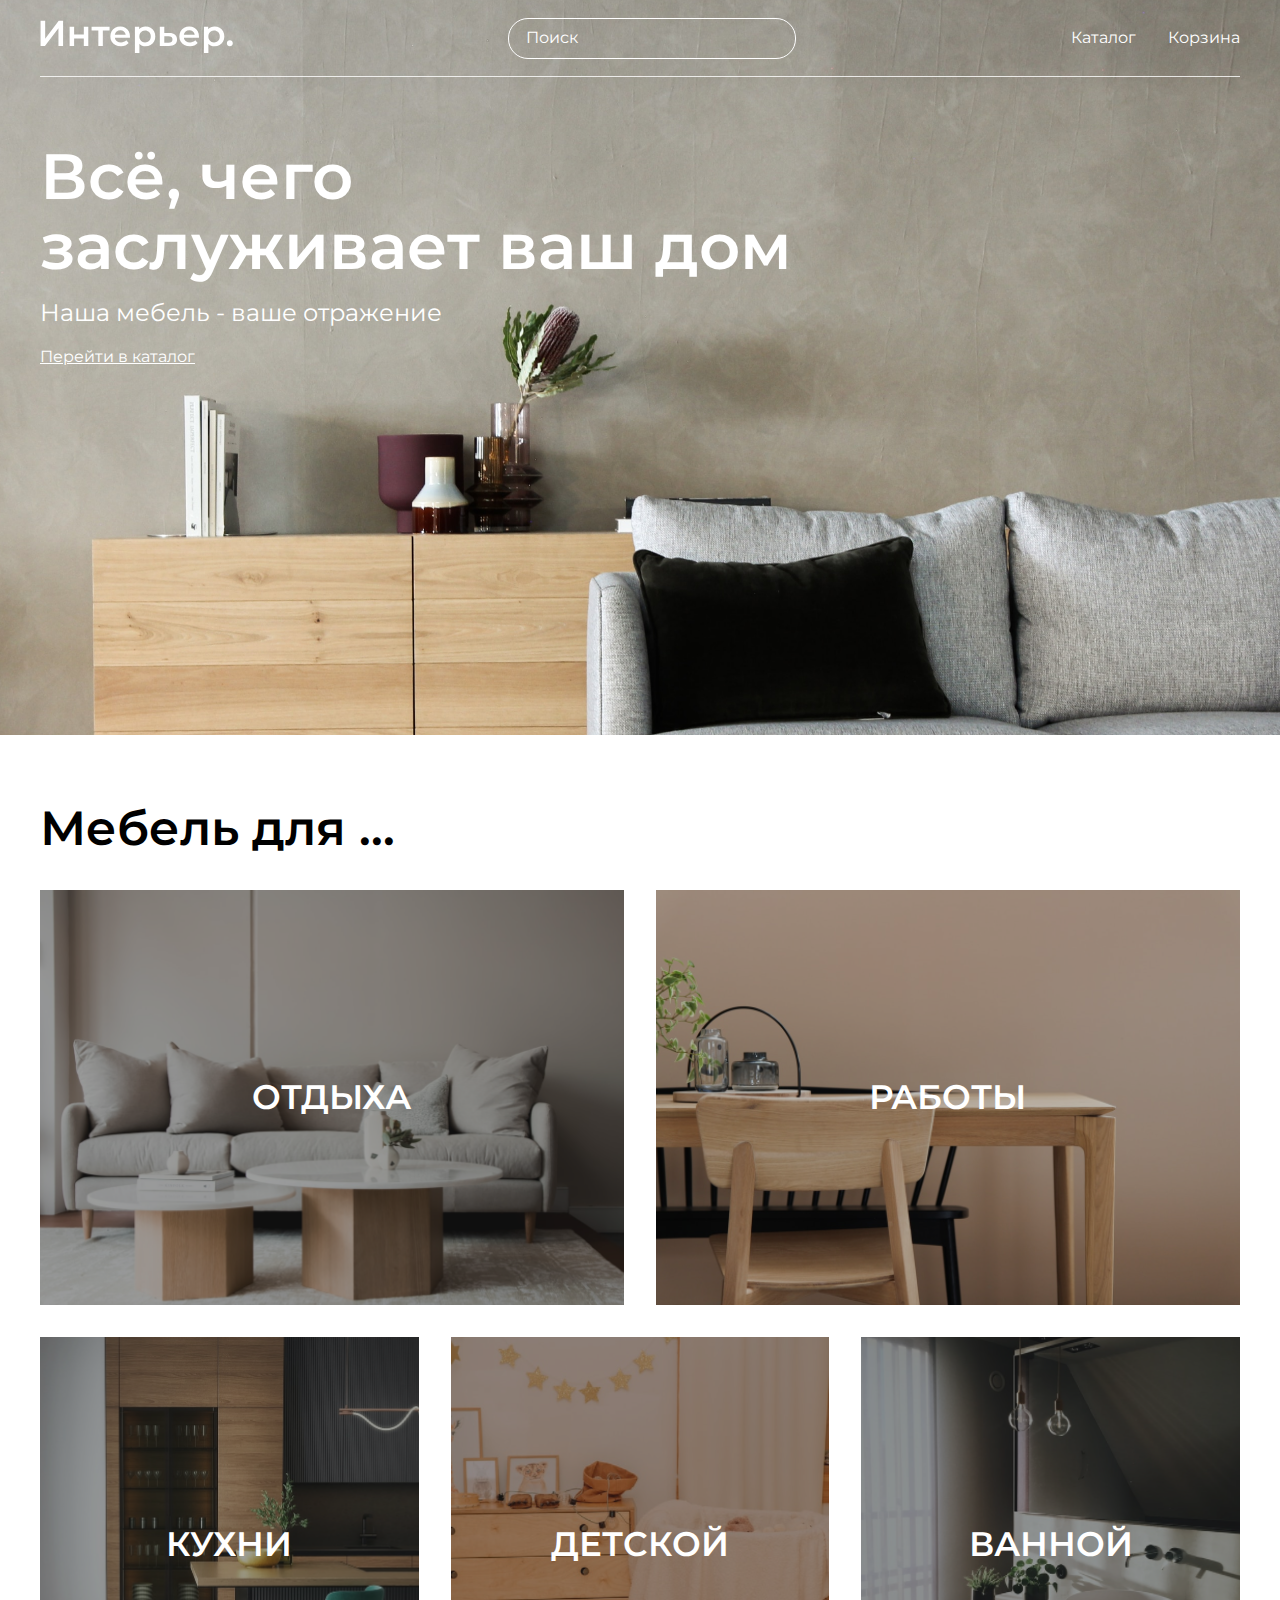
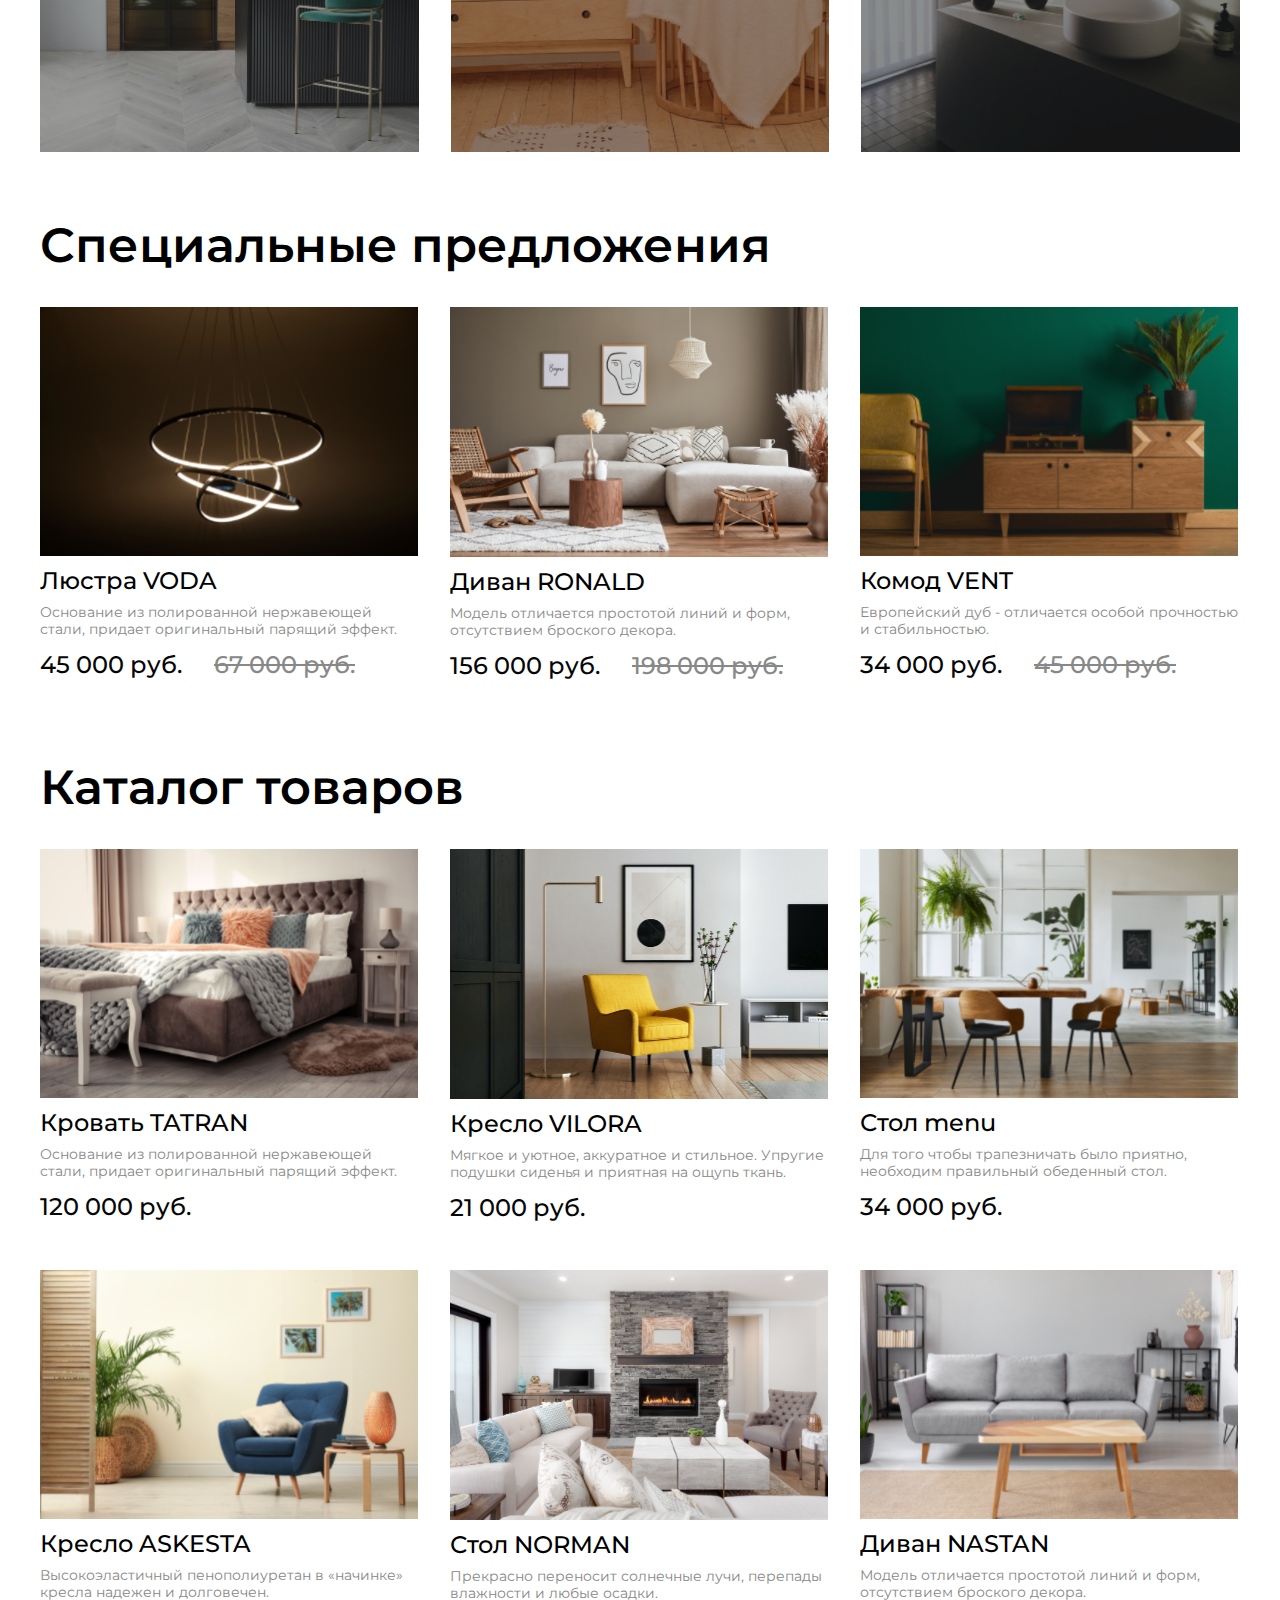
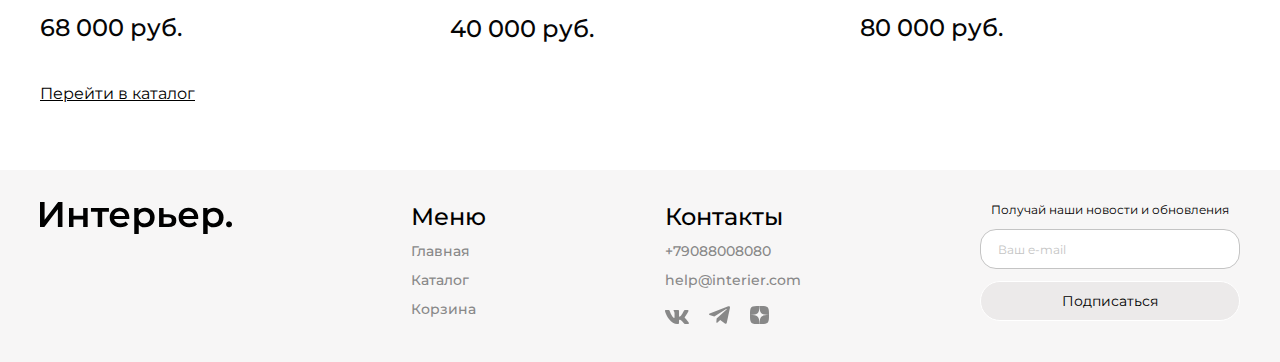
==== commit 3d8bc006: "final fix" ====
--- a/index.html
+++ b/index.html
@@ -20,65 +20,76 @@
             <nav>
                 <ul class="menu">
                     <li><a class="menu__links" href="catalog.html">Каталог</a></li>
-                    <li class="menu__window">
-                        <a class="menu__window" href="./cart.html">Корзина</a>
-                        <div class="menu__cart">
-                            <div class="menu__bridge"></div>
-                            <article class="menu__product">
-                                <div class="cart__box">
-                                    <div class="cart__img"><img src="./images/cart/product1.jpeg" alt=""></div>
-                
-                                    <div class="cart__description">
-                                        <h2 class="cart__heading">Стол MENU</h2>
-                                        
-                                        <p class="cart__price">34 000 руб.</p>
-                                        <div class="menu__button-box-product">
-                                            <button class="cart__button-product">Избранные</button>
-                                            <button class="cart__button-product">Удалить</button>
-                                            
+                    <li class="menu__item">
+                        <a class="menu__links" href="./cart.html">Корзина</a>
+                        <div class="cart-window">
+                            <div class="cart-window__bridge"></div>
+
+
+                            <article class="cart-window__product">
+                                <div class="cart-product">
+                                    <div><img class="cart-product__img" src="./images/cart/product1.jpeg" alt="Стол MENU"></div>
+                                    <div class="cart-product__description">
+                                        <h2 class="cart-product__name">Стол MENU</h2>
+                                        <p class="cart-product__price">34 000 руб.</p>
+                                        <div class="cart-product__buttons">
+                                            <button class="cart-product__button">Избранные</button>
+                                            <button class="cart-product__button">Удалить</button>
                                         </div>
                                     </div>
                                 </div>
-                                <div class="cart__count-box">
-                                    <input id="numberInput1" type="number" value="1" min="0" name="numberInput1" class="cart__count">
-                                    <button class="cart__imgup" onclick="numberInput1.stepUp()"><img src="./images/cart/valueUp.svg"
-                                            alt="vlue-up"></button>
-                                    <button class="cart__imgdown" onclick="numberInput1.stepDown()"><img
-                                            src="./images/cart/valueDown.svg" alt="value-down"></button>
+                                <div class="cart-product__count-box">
+                                    <input id="numberInput1" type="number" value="1" min="0" name="numberInput1"
+                                        class="cart-product__count">
+
+                                    
+
+                                    <button class="cart-product__count-up" onclick="numberInput1.stepUp()">
+                                        <img src="./images/cart/valueUp.svg" alt="value-up">
+                                    </button>
+
+
+
+                                    <button class="cart-product__count-down" onclick="numberInput1.stepDown()">
+                                        <img src="./images/cart/valueDown.svg" alt="value-down">
+                                    </button>
                                 </div>
                             </article>
-                            <article class="menu__product window-up">
-                                <div class="cart__box">
-                                    <div class="cart__img"><img src="./images/cart/product2.jpeg" alt=""></div>
-                
-                                    <div class="cart__description">
-                                        <h2 class="cart__heading">Диван NASTAN</h2>
-                                        
-                                        <p class="cart__price">80 000 руб.</p>
-                                        <div class="menu__button-box-product">
-                                            <button class="cart__button-product">Избранные</button>
-                                            <button class="cart__button-product">Удалить</button>
+                            <!-- Второй продукт -->
+                            <article class="cart-window__product up">
+                                <div class="cart-product">
+                                    <div><img class="cart-product__img" src="./images/cart/product2.jpeg"
+                                            alt="Стол MENU"></div>
+                                    <div class="cart-product__description">
+                                        <h2 class="cart-product__name">Диван NASTAN</h2>
+                                        <p class="cart-product__price">80 000 руб.</p>
+                                        <div class="cart-product__buttons">
+                                            <button class="cart-product__button">Избранные</button>
+                                            <button class="cart-product__button">Удалить</button>
                                         </div>
                                     </div>
-                
-                                </div>
-                                <div class="cart__count-box">
-                                    <input id="numberInput2" type="number" value="1" min="0" name="numberInput2" class="cart__count">
-                                    <button class="cart__imgup" onclick="numberInput2.stepUp()"><img src="./images/cart/valueUp.svg"
-                                            alt="vlue-up"></button>
-                                    <button class="cart__imgdown" onclick="numberInput2.stepDown()"><img
-                                            src="./images/cart/valueDown.svg" alt="value-down"></button>
+                                </div>
+                                <div class="cart-product__count-box">
+                                    <input id="numberInput2" type="number" value="1" min="0" name="numberInput1"
+                                        class="cart-product__count">
+                                    <button class="cart-product__count-up" onclick="numberInput2.stepUp()">
+                                        <img src="./images/cart/valueUp.svg" alt="value-up">
+                                    </button>
+                                    <button class="cart-product__count-down" onclick="numberInput2.stepDown()">
+                                        <img src="./images/cart/valueDown.svg" alt="value-down">
+                                    </button>
                                 </div>
                             </article>
-                            <div class="window-cart__box">
-                                <div class="window-cart__info">
-                                    <p class="window-cart__heading">Итого:</p>
-                                    <p class="window-cart__price">114 000 руб.</p>
-                                </div>
-                                <button class="window-cart__button" type="submit">
-                                    <a class="window-cart__button-link" href="cart.html">Оформить заказ</a>
+                            <div class="cart-window__box">
+                                <div class="cart-window__total">
+                                    <p class="cart-window__total-heading">Итого:</p>
+                                    <p class="cart-window__total-price">114 000 руб.</p>
+                                </div>
+                                <button class="cart-window__checkout">
+                                    <a class="cart-window__checkout-link" href="cart.html">Оформить заказ</a>
                                 </button>
                             </div>
+
                         </div>
                     </li>
                 </ul>
@@ -127,7 +138,7 @@
 
     <!--Товар по акции-->
     <section class="product center">
-        <h2 class="product__header__so">Специальные предложения</h2>
+        <h2 class="product__header-so">Специальные предложения</h2>
         <div class="product__content">
             <article class="product__box">
                 <img class="product__img" src="./images/Rectangle22.png" alt="Фото товара">
@@ -181,7 +192,7 @@
 
     <!-- Каталог товаров -->
     <section class="product center">
-        <h2 class="product__header">Каталог товаров</h2>
+        <h2 class="product__header-catalog">Каталог товаров</h2>
         <div class="product__content">
 
             <article class="product__box">
@@ -269,8 +280,9 @@
     </section>
 
     <footer class="footer center">
-        <a href="index.html"><img class="footer__img" src="./images/Logo-footer.svg" alt="Логотип нашей компании"></a>
-
+        <a class="footer__img-link" href="index.html">
+            <img class="footer__img" src="./images/Logo-footer.svg" alt="Логотип нашей компании">
+        </a>
         <section class="footer__menu">
             <h3 class="footer__header">Меню</h3>
             <nav>
@@ -281,24 +293,18 @@
                 </ul>
             </nav>
         </section>
-
-
         <!--Ссылки на контакты-->
         <section class="footer__contacts">
             <h4 class="footer__logo">Контакты</h4>
-
             <a class="footer__support" href="tel:+79088008080">+79088008080</a>
             <a class="footer__support" href="mailto:help@interier.com">help@interier.com</a>
-
             <div class="footer__links">
                 <a class="footer__logo" href="./images/vk.svg">
                     <img class="footer__imgVk" src="./images/vk.svg" alt="Логотип Вконтакте">
                 </a>
-
                 <a class="footer__logo" href="./images/telegram.svg">
                     <img class="footer__imgTe" src="./images/telegram.svg" alt="Логотип Телеграмм">
                 </a>
-
                 <a class="footer__logo" href="./images/dzen.svg">
                     <img class="footer__imgYa" src="./images/dzen.svg" alt="Логотип Яндекс Дзен">
                 </a>
@@ -312,8 +318,6 @@
                 <button class="news__subscribe-button" type="submit">Подписаться</button>
             </form>
         </section>
-
-
     </footer>
 </body>
 
--- a/CSS/style.css
+++ b/CSS/style.css
@@ -28,6 +28,7 @@
 
 .up {
   border-top: 0.5px solid rgb(202, 205, 216);
+  padding-top: 24px;
 }
 
 .top {
@@ -87,7 +88,7 @@
 .menu__links:hover {
   text-decoration: underline;
 }
-.menu__window {
+.menu__item {
   color: rgb(255, 255, 255);
   font-size: 16px;
   font-weight: 400;
@@ -96,13 +97,28 @@
   position: relative;
   display: block;
 }
-.menu__window:hover {
+.menu__item:hover {
   text-decoration: underline;
 }
-.menu__window:hover .menu__cart {
+.menu__item:hover .cart-window {
   display: block;
 }
-.menu__bridge {
+.menu__button-box-product {
+  display: flex;
+  gap: 30px;
+  padding-top: 54px;
+}
+
+.cart-window {
+  display: none;
+  position: absolute;
+  background-color: #FFFFFF;
+  padding: 40px 48px;
+  max-width: 573px;
+  top: 66px;
+  right: 0px;
+}
+.cart-window__bridge {
   position: absolute;
   background: transparent;
   height: 56px;
@@ -110,53 +126,33 @@
   top: -53px;
   right: 0px;
 }
-.menu__cart {
-  display: none;
-  position: absolute;
-  background-color: #FFFFFF;
-  padding: 40px 48px;
-  max-width: 573px;
-  top: 66px;
-  right: 0px;
-}
-.menu__product {
+.cart-window__product {
   display: flex;
   padding-bottom: 24px;
   gap: 48px;
 }
-.menu__button-box-product {
-  display: flex;
-  gap: 30px;
-  padding-top: 54px;
-}
-
-.window-up {
-  border-top: 0.5px solid rgb(202, 205, 216);
-  padding-top: 24px;
-}
-
-.window-cart__box {
+.cart-window__box {
   display: flex;
   align-items: center;
   justify-content: space-between;
 }
-.window-cart__info {
+.cart-window__total {
   display: flex;
   gap: 11px;
 }
-.window-cart__heading {
+.cart-window__total-heading {
   color: rgb(0, 0, 0);
   font-size: 24px;
   font-weight: 400;
   line-height: 29px;
 }
-.window-cart__price {
+.cart-window__total-price {
   color: rgb(0, 0, 0);
   font-size: 24px;
   font-weight: 600;
   line-height: 29px;
 }
-.window-cart__button {
+.cart-window__checkout {
   box-sizing: border-box;
   border: 1px solid rgb(4, 4, 4);
   background: transparent;
@@ -164,15 +160,101 @@
   width: 207px;
   height: 40px;
 }
-.window-cart__button:hover a {
+.cart-window__checkout:hover a {
   color: #FFFFFF;
 }
-.window-cart__button-link {
+.cart-window__checkout-link {
   color: rgb(0, 0, 0);
   font-size: 16px;
   font-weight: 400;
   line-height: 20px;
   text-decoration: none;
+}
+
+.cart-product {
+  display: flex;
+  gap: 32px;
+}
+.cart-product__img {
+  width: 144px;
+  height: 144px;
+}
+.cart-product__description {
+  display: flex;
+  flex-direction: column;
+  gap: 12px;
+}
+.cart-product__name {
+  color: rgb(0, 0, 0);
+  font-size: 24px;
+  font-weight: 500;
+  line-height: 29px;
+  text-wrap: nowrap;
+}
+.cart-product__price {
+  color: rgb(5, 5, 5);
+  font-size: 16px;
+  font-weight: 500;
+  line-height: 20px;
+}
+.cart-product__buttons {
+  display: flex;
+  gap: 30px;
+  padding-top: 54px;
+}
+.cart-product__button {
+  color: rgb(0, 0, 0);
+  font-size: 14px;
+  font-weight: 400;
+  text-decoration: underline;
+  background: none;
+  border: none;
+}
+.cart-product__button:active {
+  text-decoration: none;
+}
+.cart-product__count-box {
+  position: relative;
+}
+.cart-product__count-up {
+  position: absolute;
+  display: flex;
+  flex-direction: column;
+  right: 3px;
+  top: 6px;
+  border: none;
+  background: #F7F6F6;
+}
+.cart-product__count-down {
+  position: absolute;
+  display: flex;
+  flex-direction: column;
+  right: 3px;
+  top: 27px;
+  border: none;
+  background: #F7F6F6;
+}
+.cart-product__count {
+  position: relative;
+  color: rgb(0, 0, 0);
+  font-size: 14px;
+  font-weight: 600;
+  line-height: 210%;
+  text-align: center;
+  width: 71px;
+  height: 51px;
+  border-radius: 6px;
+  border: none;
+  background: #F7F6F6;
+  cursor: pointer;
+}
+.cart-product__count::-webkit-outer-spin-button, .cart-product__count::-webkit-inner-spin-button {
+  -webkit-appearance: none;
+}
+
+.window-up {
+  border-top: 0.5px solid rgb(202, 205, 216);
+  padding-top: 24px;
 }
 
 .internal-links {
@@ -271,7 +353,7 @@
   background-size: cover;
 }
 
-.product__header__so {
+.product__header-so {
   color: rgb(0, 0, 0);
   font-size: 48px;
   font-weight: 600;
@@ -279,7 +361,7 @@
   padding-top: 64px;
   padding-bottom: 32px;
 }
-.product__header {
+.product__header-catalog {
   color: rgb(0, 0, 0);
   font-size: 48px;
   font-weight: 600;
@@ -523,25 +605,14 @@
   flex-direction: row;
   gap: 10px;
 }
-.catalog__menu__links {
+.catalog__link {
   text-decoration: none;
   color: rgb(0, 0, 0);
   font-size: 16px;
   font-weight: 400;
   line-height: 32px;
 }
-.catalog__filter-box {
-  display: flex;
-  gap: 10px;
-  position: relative;
-}
-.catalog__filter-box__filter:hover > .catalog__filter-box__filter__select {
-  color: #FFFFFF;
-}
-.catalog__filter-box__filter-pop:hover > .catalog__filter-box__filter-pop__select {
-  color: #FFFFFF;
-}
-.catalog__filter-box__filter {
+.catalog__filter {
   box-sizing: border-box;
   border: 1px solid rgb(196, 196, 196);
   border-radius: 20px;
@@ -554,11 +625,11 @@
   overflow: hidden;
   transition: all 0.3s;
 }
-.catalog__filter-box__filter:hover {
+.catalog__filter:hover {
   background-color: black;
   color: #FFFFFF;
 }
-.catalog__filter-box__filter:hover:after {
+.catalog__filter:hover:after {
   content: "";
   width: 32px;
   position: absolute;
@@ -572,7 +643,62 @@
   transform: rotate(0deg);
   margin-right: 22px;
 }
-.catalog__filter-box__filter__select {
+.catalog__filter:after {
+  content: "";
+  width: 32px;
+  position: absolute;
+  z-index: 1;
+  pointer-events: none;
+  width: 0px;
+  height: 0px;
+  border-style: solid;
+  border-width: 11px 11px 0 11px;
+  border-color: #000000 transparent transparent transparent;
+  transform: rotate(0deg);
+  margin-right: 22px;
+}
+.catalog__filter:hover .catalog__select {
+  color: #FFFFFF;
+}
+.catalog__filter--popular {
+  transition: all 0.5s;
+  width: 227px;
+}
+.catalog__filter--popular:hover {
+  background-color: black;
+}
+.catalog__filter--popular:hover:after {
+  content: "";
+  width: 32px;
+  position: absolute;
+  z-index: 1;
+  pointer-events: none;
+  width: 0px;
+  height: 0px;
+  border-style: solid;
+  border-width: 11px 11px 0 11px;
+  border-color: #FFFFFF transparent transparent transparent;
+  transform: rotate(0deg);
+  margin-right: 22px;
+}
+.catalog__filter--popular:after {
+  content: "";
+  width: 32px;
+  position: absolute;
+  z-index: 1;
+  pointer-events: none;
+  width: 0px;
+  height: 0px;
+  border-style: solid;
+  border-width: 11px 11px 0 11px;
+  border-color: #000000 transparent transparent transparent;
+  transform: rotate(0deg);
+  margin-right: 22px;
+}
+.catalog__filter--popular:hover .catalog__select {
+  color: #FFFFFF;
+}
+.catalog__select {
   color: rgb(0, 0, 0);
   font-size: 16px;
   font-weight: 500;
@@ -586,80 +712,10 @@
   appearance: none;
   transition: all 0.5s;
 }
-.catalog__filter-box__filter:after {
-  content: "";
-  width: 32px;
-  position: absolute;
-  z-index: 1;
-  pointer-events: none;
-  width: 0px;
-  height: 0px;
-  border-style: solid;
-  border-width: 11px 11px 0 11px;
-  border-color: #000000 transparent transparent transparent;
-  transform: rotate(0deg);
-  margin-right: 22px;
-}
-.catalog__filter-box__filter-pop {
-  box-sizing: border-box;
-  border: 1px solid rgb(196, 196, 196);
-  border-radius: 20px;
-  width: 227px;
-  height: 40px;
-  display: flex;
-  flex-direction: row;
-  align-items: center;
-  justify-content: flex-end;
-  overflow: hidden;
-  transition: all 0.5s;
-}
-.catalog__filter-box__filter-pop:hover {
+.catalog__select-item {
   background-color: black;
-  color: #FFFFFF;
-}
-.catalog__filter-box__filter-pop:hover:after {
-  content: "";
-  width: 32px;
-  position: absolute;
-  z-index: 1;
-  pointer-events: none;
-  width: 0px;
-  height: 0px;
-  border-style: solid;
-  border-width: 11px 11px 0 11px;
-  border-color: #FFFFFF transparent transparent transparent;
-  transform: rotate(0deg);
-  margin-right: 22px;
-}
-.catalog__filter-box__filter-pop__select {
-  color: rgb(0, 0, 0);
-  font-size: 16px;
-  font-weight: 500;
-  line-height: 20px;
-  border: none;
-  background: transparent;
-  padding-right: 56px;
-  outline: none;
-  -webkit-appearance: none;
-  -moz-appearance: none;
-  appearance: none;
-  transition: all 0.5s;
-}
-.catalog__filter-box__filter-pop:after {
-  content: "";
-  width: 32px;
-  position: absolute;
-  z-index: 1;
-  pointer-events: none;
-  width: 0px;
-  height: 0px;
-  border-style: solid;
-  border-width: 11px 11px 0 11px;
-  border-color: #000000 transparent transparent transparent;
-  transform: rotate(0deg);
-  margin-right: 22px;
-}
-.catalog__filter-box__form {
+}
+.catalog__form {
   width: 541px;
   height: 548px;
   background: #FFFFFF;
@@ -673,7 +729,7 @@
   top: 54px;
   right: 0px;
 }
-.catalog__filter-box__form__left__delivery-time {
+.catalog__fieldset {
   display: flex;
   flex-direction: column;
   gap: 14px;
@@ -683,34 +739,36 @@
   line-height: 17px;
   border: none;
 }
-.catalog__filter-box__form__left__delivery-time__header {
+.catalog__legend {
   color: rgb(5, 5, 5);
   font-size: 16px;
   font-weight: 500;
   line-height: 20px;
+}
+.catalog__legend--delivery {
   padding-bottom: 16px;
 }
-.catalog__filter-box__form__left__delivery-time__radio__input {
-  display: none;
-}
-.catalog__filter-box__form__left__delivery-time__radio__input:checked + label:after {
-  content: "";
-  position: absolute;
-  left: 2px;
-  top: 30%;
-  transform: translateY(-50%);
-  transform: rotate(45deg) translateY(-50%);
-  width: 5px;
-  height: 10px;
-  border: solid #000;
-  border-width: 0 2px 2px 0;
-}
-.catalog__filter-box__form__left__delivery-time__radio__label {
+.catalog__radio-input {
+  display: none;
+}
+.catalog__radio-input:checked + label:after {
+  content: "";
+  position: absolute;
+  left: 2px;
+  top: 30%;
+  transform: translateY(-50%);
+  transform: rotate(45deg) translateY(-50%);
+  width: 5px;
+  height: 10px;
+  border: solid #000;
+  border-width: 0 2px 2px 0;
+}
+.catalog__radio-label {
   position: relative;
   padding-left: 25px;
   cursor: pointer;
 }
-.catalog__filter-box__form__left__delivery-time__radio__label:before {
+.catalog__radio-label:before {
   content: "";
   position: absolute;
   left: 0;
@@ -722,37 +780,33 @@
   border-radius: 50%;
   background: #fff;
 }
-.catalog__filter-box__form__left__price {
+.catalog__fieldset-prise {
   background: #FFFFFF;
   border: none;
   display: flex;
   flex-direction: column;
   gap: 14px;
 }
-.catalog__filter-box__form__left__price__header {
+.catalog__legend--price {
   padding-top: 32px;
-  color: rgb(5, 5, 5);
-  font-size: 16px;
-  font-weight: 500;
-  line-height: 20px;
-}
-.catalog__filter-box__form__left__price__paragraf {
+}
+.catalog__price-range {
   padding-top: 14px;
   color: rgb(0, 0, 0);
   font-size: 14px;
   font-weight: 400;
   line-height: 17px;
 }
-.catalog__filter-box__form__left__price__paragraf__value {
+.catalog__price-value {
   border: none;
 }
-.catalog__filter-box__form__left__price__paragraf__value::-webkit-inner-spin-button {
+.catalog__price-value::-webkit-inner-spin-button {
   -webkit-appearance: none;
 }
-.catalog__filter-box__form__left__price__box {
-  display: flex;
-}
-.catalog__filter-box__form__left__price__box__range {
+.catalog__range-box {
+  display: flex;
+}
+.catalog__range-input {
   width: 190px;
   -webkit-appearance: none;
   -moz-appearance: none;
@@ -760,7 +814,7 @@
   pointer-events: none;
   outline: none;
 }
-.catalog__filter-box__form__left__price__box__range::-webkit-slider-runnable-track {
+.catalog__range-input::-webkit-slider-runnable-track {
   height: 1px;
   width: 90px;
   border: 1px solid rgb(0, 0, 0);
@@ -768,7 +822,7 @@
   border-left: none;
   background-color: #fff;
 }
-.catalog__filter-box__form__left__price__box__range::-webkit-slider-thumb {
+.catalog__range-input::-webkit-slider-thumb {
   background: rgb(0, 0, 0);
   border: 1px solid rgb(0, 0, 0);
   border-radius: 8px/100%;
@@ -780,56 +834,52 @@
   pointer-events: auto;
   outline: none;
 }
-.catalog__filter-box__form__left__price__box__range::-moz-range-track {
+.catalog__range-input::-moz-range-track {
   height: 1px;
   border: 1px solid rgb(0, 0, 0);
   background-color: #fff;
 }
-.catalog__filter-box__form__left__price__box__range::-moz-range-thumb {
+.catalog__range-input::-moz-range-thumb {
   background: rgb(0, 0, 0);
   border: 1px solid rgb(0, 0, 0);
   border-radius: 8px/100%;
   cursor: pointer;
   pointer-events: auto;
 }
-.catalog__filter-box__form__left__color {
+.catalog__fielsed-color {
   width: 190px;
   border: none;
   padding-top: 14px;
 }
-.catalog__filter-box__form__left__color__header {
+.catalog__legend--color {
   padding-top: 32px;
-  color: rgb(5, 5, 5);
-  font-size: 16px;
-  font-weight: 500;
-  line-height: 20px;
-}
-.catalog__filter-box__form__left__color__box {
+}
+.catalog__color-box {
   display: flex;
   flex-wrap: wrap;
   gap: 14px;
 }
-.catalog__filter-box__form__left__color__box__white__checkbox {
-  display: none;
-}
-.catalog__filter-box__form__left__color__box__white__checkbox:checked + label:after {
-  content: "";
-  position: absolute;
-  left: 2px;
-  top: 30%;
-  transform: translateY(-50%);
-  transform: rotate(45deg) translateY(-50%);
-  width: 5px;
-  height: 10px;
-  border: solid #000;
-  border-width: 0 2px 2px 0;
-}
-.catalog__filter-box__form__left__color__box__white__label {
+.catalog__color-input-white {
+  display: none;
+}
+.catalog__color-input-white:checked + label:after {
+  content: "";
+  position: absolute;
+  left: 2px;
+  top: 30%;
+  transform: translateY(-50%);
+  transform: rotate(45deg) translateY(-50%);
+  width: 5px;
+  height: 10px;
+  border: solid #000000;
+  border-width: 0 2px 2px 0;
+}
+.catalog__color-label-white {
   position: relative;
   padding-left: 14px;
   cursor: pointer;
 }
-.catalog__filter-box__form__left__color__box__white__label:before {
+.catalog__color-label-white:before {
   content: "";
   position: absolute;
   left: 0;
@@ -838,12 +888,12 @@
   width: 15px;
   height: 15px;
   border: 2px solid black;
-  background: #fff;
-}
-.catalog__filter-box__form__left__color__box__black__checkbox {
-  display: none;
-}
-.catalog__filter-box__form__left__color__box__black__checkbox:checked + label:after {
+  background: rgb(255, 255, 255);
+}
+.catalog__color-input-black {
+  display: none;
+}
+.catalog__color-input-black:checked + label:after {
   content: "";
   position: absolute;
   left: 2px;
@@ -855,12 +905,12 @@
   border: solid #fff;
   border-width: 0 2px 2px 0;
 }
-.catalog__filter-box__form__left__color__box__black__label {
+.catalog__color-label-black {
   position: relative;
   padding-left: 14px;
   cursor: pointer;
 }
-.catalog__filter-box__form__left__color__box__black__label:before {
+.catalog__color-label-black:before {
   content: "";
   position: absolute;
   left: 0;
@@ -871,27 +921,27 @@
   border: 2px solid black;
   background: black;
 }
-.catalog__filter-box__form__left__color__box__grey__checkbox {
-  display: none;
-}
-.catalog__filter-box__form__left__color__box__grey__checkbox:checked + label:after {
-  content: "";
-  position: absolute;
-  left: 2px;
-  top: 30%;
-  transform: translateY(-50%);
-  transform: rotate(45deg) translateY(-50%);
-  width: 5px;
-  height: 10px;
-  border: solid #000;
-  border-width: 0 2px 2px 0;
-}
-.catalog__filter-box__form__left__color__box__grey__label {
+.catalog__color-input-gray {
+  display: none;
+}
+.catalog__color-input-gray:checked + label:after {
+  content: "";
+  position: absolute;
+  left: 2px;
+  top: 30%;
+  transform: translateY(-50%);
+  transform: rotate(45deg) translateY(-50%);
+  width: 5px;
+  height: 10px;
+  border: solid #000;
+  border-width: 0 2px 2px 0;
+}
+.catalog__color-label-gray {
   position: relative;
   padding-left: 14px;
   cursor: pointer;
 }
-.catalog__filter-box__form__left__color__box__grey__label:before {
+.catalog__color-label-gray:before {
   content: "";
   position: absolute;
   left: 0;
@@ -902,27 +952,27 @@
   border: 2px solid rgb(115, 115, 115);
   background: rgb(115, 115, 115);
 }
-.catalog__filter-box__form__left__color__box__red__checkbox {
-  display: none;
-}
-.catalog__filter-box__form__left__color__box__red__checkbox:checked + label:after {
-  content: "";
-  position: absolute;
-  left: 2px;
-  top: 30%;
-  transform: translateY(-50%);
-  transform: rotate(45deg) translateY(-50%);
-  width: 5px;
-  height: 10px;
-  border: solid #000;
-  border-width: 0 2px 2px 0;
-}
-.catalog__filter-box__form__left__color__box__red__label {
+.catalog__color-input-red {
+  display: none;
+}
+.catalog__color-input-red:checked + label:after {
+  content: "";
+  position: absolute;
+  left: 2px;
+  top: 30%;
+  transform: translateY(-50%);
+  transform: rotate(45deg) translateY(-50%);
+  width: 5px;
+  height: 10px;
+  border: solid #000;
+  border-width: 0 2px 2px 0;
+}
+.catalog__color-label-red {
   position: relative;
   padding-left: 14px;
   cursor: pointer;
 }
-.catalog__filter-box__form__left__color__box__red__label:before {
+.catalog__color-label-red:before {
   content: "";
   position: absolute;
   left: 0;
@@ -933,27 +983,27 @@
   border: 2px solid rgb(255, 0, 0);
   background: rgb(255, 0, 0);
 }
-.catalog__filter-box__form__left__color__box__orange__checkbox {
-  display: none;
-}
-.catalog__filter-box__form__left__color__box__orange__checkbox:checked + label:after {
-  content: "";
-  position: absolute;
-  left: 2px;
-  top: 30%;
-  transform: translateY(-50%);
-  transform: rotate(45deg) translateY(-50%);
-  width: 5px;
-  height: 10px;
-  border: solid #000;
-  border-width: 0 2px 2px 0;
-}
-.catalog__filter-box__form__left__color__box__orange__label {
+.catalog__color-input-orange {
+  display: none;
+}
+.catalog__color-input-orange:checked + label:after {
+  content: "";
+  position: absolute;
+  left: 2px;
+  top: 30%;
+  transform: translateY(-50%);
+  transform: rotate(45deg) translateY(-50%);
+  width: 5px;
+  height: 10px;
+  border: solid #000;
+  border-width: 0 2px 2px 0;
+}
+.catalog__color-label-orange {
   position: relative;
   padding-left: 14px;
   cursor: pointer;
 }
-.catalog__filter-box__form__left__color__box__orange__label:before {
+.catalog__color-label-orange:before {
   content: "";
   position: absolute;
   left: 0;
@@ -964,27 +1014,27 @@
   border: 2px solid rgb(255, 122, 65);
   background: rgb(255, 122, 65);
 }
-.catalog__filter-box__form__left__color__box__yellow__checkbox {
-  display: none;
-}
-.catalog__filter-box__form__left__color__box__yellow__checkbox:checked + label:after {
-  content: "";
-  position: absolute;
-  left: 2px;
-  top: 30%;
-  transform: translateY(-50%);
-  transform: rotate(45deg) translateY(-50%);
-  width: 5px;
-  height: 10px;
-  border: solid #000;
-  border-width: 0 2px 2px 0;
-}
-.catalog__filter-box__form__left__color__box__yellow__label {
+.catalog__color-input-yellow {
+  display: none;
+}
+.catalog__color-input-yellow:checked + label:after {
+  content: "";
+  position: absolute;
+  left: 2px;
+  top: 30%;
+  transform: translateY(-50%);
+  transform: rotate(45deg) translateY(-50%);
+  width: 5px;
+  height: 10px;
+  border: solid #000;
+  border-width: 0 2px 2px 0;
+}
+.catalog__color-label-yellow {
   position: relative;
   padding-left: 14px;
   cursor: pointer;
 }
-.catalog__filter-box__form__left__color__box__yellow__label:before {
+.catalog__color-label-yellow:before {
   content: "";
   position: absolute;
   left: 0;
@@ -995,27 +1045,27 @@
   border: 2px solid rgb(242, 203, 1);
   background: rgb(242, 203, 1);
 }
-.catalog__filter-box__form__left__color__box__green__checkbox {
-  display: none;
-}
-.catalog__filter-box__form__left__color__box__green__checkbox:checked + label:after {
-  content: "";
-  position: absolute;
-  left: 2px;
-  top: 30%;
-  transform: translateY(-50%);
-  transform: rotate(45deg) translateY(-50%);
-  width: 5px;
-  height: 10px;
-  border: solid #000;
-  border-width: 0 2px 2px 0;
-}
-.catalog__filter-box__form__left__color__box__green__label {
+.catalog__color-input-green {
+  display: none;
+}
+.catalog__color-input-green:checked + label:after {
+  content: "";
+  position: absolute;
+  left: 2px;
+  top: 30%;
+  transform: translateY(-50%);
+  transform: rotate(45deg) translateY(-50%);
+  width: 5px;
+  height: 10px;
+  border: solid #000;
+  border-width: 0 2px 2px 0;
+}
+.catalog__color-label-green {
   position: relative;
   padding-left: 14px;
   cursor: pointer;
 }
-.catalog__filter-box__form__left__color__box__green__label:before {
+.catalog__color-label-green:before {
   content: "";
   position: absolute;
   left: 0;
@@ -1026,27 +1076,27 @@
   border: 2px solid rgb(0, 191, 42);
   background: rgb(0, 191, 42);
 }
-.catalog__filter-box__form__left__color__box__light-green__checkbox {
-  display: none;
-}
-.catalog__filter-box__form__left__color__box__light-green__checkbox:checked + label:after {
-  content: "";
-  position: absolute;
-  left: 2px;
-  top: 30%;
-  transform: translateY(-50%);
-  transform: rotate(45deg) translateY(-50%);
-  width: 5px;
-  height: 10px;
-  border: solid #000;
-  border-width: 0 2px 2px 0;
-}
-.catalog__filter-box__form__left__color__box__light-green__label {
+.catalog__color-input-light-green {
+  display: none;
+}
+.catalog__color-input-light-green:checked + label:after {
+  content: "";
+  position: absolute;
+  left: 2px;
+  top: 30%;
+  transform: translateY(-50%);
+  transform: rotate(45deg) translateY(-50%);
+  width: 5px;
+  height: 10px;
+  border: solid #000;
+  border-width: 0 2px 2px 0;
+}
+.catalog__color-label-light-green {
   position: relative;
   padding-left: 14px;
   cursor: pointer;
 }
-.catalog__filter-box__form__left__color__box__light-green__label:before {
+.catalog__color-label-light-green:before {
   content: "";
   position: absolute;
   left: 0;
@@ -1057,27 +1107,27 @@
   border: 2px solid rgb(28, 204, 151);
   background: rgb(28, 204, 151);
 }
-.catalog__filter-box__form__left__color__box__light-blue__checkbox {
-  display: none;
-}
-.catalog__filter-box__form__left__color__box__light-blue__checkbox:checked + label:after {
-  content: "";
-  position: absolute;
-  left: 2px;
-  top: 30%;
-  transform: translateY(-50%);
-  transform: rotate(45deg) translateY(-50%);
-  width: 5px;
-  height: 10px;
-  border: solid #000;
-  border-width: 0 2px 2px 0;
-}
-.catalog__filter-box__form__left__color__box__light-blue__label {
+.catalog__color-input-light-blue {
+  display: none;
+}
+.catalog__color-input-light-blue:checked + label:after {
+  content: "";
+  position: absolute;
+  left: 2px;
+  top: 30%;
+  transform: translateY(-50%);
+  transform: rotate(45deg) translateY(-50%);
+  width: 5px;
+  height: 10px;
+  border: solid #000;
+  border-width: 0 2px 2px 0;
+}
+.catalog__color-label-light-blue {
   position: relative;
   padding-left: 14px;
   cursor: pointer;
 }
-.catalog__filter-box__form__left__color__box__light-blue__label:before {
+.catalog__color-label-light-blue:before {
   content: "";
   position: absolute;
   left: 0;
@@ -1088,27 +1138,27 @@
   border: 2px solid rgb(0, 159, 227);
   background: rgb(0, 159, 227);
 }
-.catalog__filter-box__form__left__color__box__blue__checkbox {
-  display: none;
-}
-.catalog__filter-box__form__left__color__box__blue__checkbox:checked + label:after {
-  content: "";
-  position: absolute;
-  left: 2px;
-  top: 30%;
-  transform: translateY(-50%);
-  transform: rotate(45deg) translateY(-50%);
-  width: 5px;
-  height: 10px;
-  border: solid #000;
-  border-width: 0 2px 2px 0;
-}
-.catalog__filter-box__form__left__color__box__blue__label {
+.catalog__color-input-blue {
+  display: none;
+}
+.catalog__color-input-blue:checked + label:after {
+  content: "";
+  position: absolute;
+  left: 2px;
+  top: 30%;
+  transform: translateY(-50%);
+  transform: rotate(45deg) translateY(-50%);
+  width: 5px;
+  height: 10px;
+  border: solid #000;
+  border-width: 0 2px 2px 0;
+}
+.catalog__color-label-blue {
   position: relative;
   padding-left: 14px;
   cursor: pointer;
 }
-.catalog__filter-box__form__left__color__box__blue__label:before {
+.catalog__color-label-blue:before {
   content: "";
   position: absolute;
   left: 0;
@@ -1119,27 +1169,27 @@
   border: 2px solid rgb(0, 10, 248);
   background: rgb(0, 10, 248);
 }
-.catalog__filter-box__form__left__color__box__light-purple__checkbox {
-  display: none;
-}
-.catalog__filter-box__form__left__color__box__light-purple__checkbox:checked + label:after {
-  content: "";
-  position: absolute;
-  left: 2px;
-  top: 30%;
-  transform: translateY(-50%);
-  transform: rotate(45deg) translateY(-50%);
-  width: 5px;
-  height: 10px;
-  border: solid #000;
-  border-width: 0 2px 2px 0;
-}
-.catalog__filter-box__form__left__color__box__light-purple__label {
+.catalog__color-input-light-purple {
+  display: none;
+}
+.catalog__color-input-light-purple:checked + label:after {
+  content: "";
+  position: absolute;
+  left: 2px;
+  top: 30%;
+  transform: translateY(-50%);
+  transform: rotate(45deg) translateY(-50%);
+  width: 5px;
+  height: 10px;
+  border: solid #000;
+  border-width: 0 2px 2px 0;
+}
+.catalog__color-label-light-purple {
   position: relative;
   padding-left: 14px;
   cursor: pointer;
 }
-.catalog__filter-box__form__left__color__box__light-purple__label:before {
+.catalog__color-label-light-purple:before {
   content: "";
   position: absolute;
   left: 0;
@@ -1150,27 +1200,27 @@
   border: 2px solid rgb(103, 16, 214);
   background: rgb(103, 16, 214);
 }
-.catalog__filter-box__form__left__color__box__purple__checkbox {
-  display: none;
-}
-.catalog__filter-box__form__left__color__box__purple__checkbox:checked + label:after {
-  content: "";
-  position: absolute;
-  left: 2px;
-  top: 30%;
-  transform: translateY(-50%);
-  transform: rotate(45deg) translateY(-50%);
-  width: 5px;
-  height: 10px;
-  border: solid #000;
-  border-width: 0 2px 2px 0;
-}
-.catalog__filter-box__form__left__color__box__purple__label {
+.catalog__color-input-purple {
+  display: none;
+}
+.catalog__color-input-purple:checked + label:after {
+  content: "";
+  position: absolute;
+  left: 2px;
+  top: 30%;
+  transform: translateY(-50%);
+  transform: rotate(45deg) translateY(-50%);
+  width: 5px;
+  height: 10px;
+  border: solid #000;
+  border-width: 0 2px 2px 0;
+}
+.catalog__color-label-purple {
   position: relative;
   padding-left: 14px;
   cursor: pointer;
 }
-.catalog__filter-box__form__left__color__box__purple__label:before {
+.catalog__color-label-purple:before {
   content: "";
   position: absolute;
   left: 0;
@@ -1181,27 +1231,27 @@
   border: 2px solid rgb(157, 13, 181);
   background: rgb(157, 13, 181);
 }
-.catalog__filter-box__form__left__color__box__light-pink__checkbox {
-  display: none;
-}
-.catalog__filter-box__form__left__color__box__light-pink__checkbox:checked + label:after {
-  content: "";
-  position: absolute;
-  left: 2px;
-  top: 30%;
-  transform: translateY(-50%);
-  transform: rotate(45deg) translateY(-50%);
-  width: 5px;
-  height: 10px;
-  border: solid #000;
-  border-width: 0 2px 2px 0;
-}
-.catalog__filter-box__form__left__color__box__light-pink__label {
+.catalog__color-input-light-pink {
+  display: none;
+}
+.catalog__color-input-light-pink:checked + label:after {
+  content: "";
+  position: absolute;
+  left: 2px;
+  top: 30%;
+  transform: translateY(-50%);
+  transform: rotate(45deg) translateY(-50%);
+  width: 5px;
+  height: 10px;
+  border: solid #000;
+  border-width: 0 2px 2px 0;
+}
+.catalog__color-label-light-pink {
   position: relative;
   padding-left: 14px;
   cursor: pointer;
 }
-.catalog__filter-box__form__left__color__box__light-pink__label:before {
+.catalog__color-label-light-pink:before {
   content: "";
   position: absolute;
   left: 0;
@@ -1212,27 +1262,27 @@
   border: 2px solid rgb(216, 154, 255);
   background: rgb(216, 154, 255);
 }
-.catalog__filter-box__form__left__color__box__pink__checkbox {
-  display: none;
-}
-.catalog__filter-box__form__left__color__box__pink__checkbox:checked + label:after {
-  content: "";
-  position: absolute;
-  left: 2px;
-  top: 30%;
-  transform: translateY(-50%);
-  transform: rotate(45deg) translateY(-50%);
-  width: 5px;
-  height: 10px;
-  border: solid #000;
-  border-width: 0 2px 2px 0;
-}
-.catalog__filter-box__form__left__color__box__pink__label {
+.catalog__color-input-pink {
+  display: none;
+}
+.catalog__color-input-pink:checked + label:after {
+  content: "";
+  position: absolute;
+  left: 2px;
+  top: 30%;
+  transform: translateY(-50%);
+  transform: rotate(45deg) translateY(-50%);
+  width: 5px;
+  height: 10px;
+  border: solid #000;
+  border-width: 0 2px 2px 0;
+}
+.catalog__color-label-pink {
   position: relative;
   padding-left: 14px;
   cursor: pointer;
 }
-.catalog__filter-box__form__left__color__box__pink__label:before {
+.catalog__color-label-pink:before {
   content: "";
   position: absolute;
   left: 0;
@@ -1243,13 +1293,13 @@
   border: 2px solid rgb(255, 101, 166);
   background: rgb(255, 101, 166);
 }
-.catalog__filter-box__form__right {
+.catalog__form-right {
   display: flex;
   flex-direction: column;
   justify-content: space-between;
   align-items: flex-end;
 }
-.catalog__filter-box__form__right__room {
+.catalog__fieldset-rooms {
   display: flex;
   flex-direction: column;
   gap: 14px;
@@ -1260,13 +1310,7 @@
   border: none;
   width: 190px;
 }
-.catalog__filter-box__form__right__room__header {
-  color: rgb(5, 5, 5);
-  font-size: 16px;
-  font-weight: 500;
-  line-height: 20px;
-}
-.catalog__filter-box__form__right__room__box {
+.catalog__room-box {
   color: rgb(0, 0, 0);
   font-size: 14px;
   font-weight: 400;
@@ -1276,27 +1320,27 @@
   flex-direction: column;
   gap: 14px;
 }
-.catalog__filter-box__form__right__room__box__kitchen__checkbox {
-  display: none;
-}
-.catalog__filter-box__form__right__room__box__kitchen__checkbox:checked + label:after {
-  content: "";
-  position: absolute;
-  left: 2px;
-  top: 30%;
-  transform: translateY(-50%);
-  transform: rotate(45deg) translateY(-50%);
-  width: 5px;
-  height: 10px;
-  border: solid #000;
-  border-width: 0 2px 2px 0;
-}
-.catalog__filter-box__form__right__room__box__kitchen__label {
+.catalog__room-input-kitchen {
+  display: none;
+}
+.catalog__room-input-kitchen:checked + label:after {
+  content: "";
+  position: absolute;
+  left: 2px;
+  top: 30%;
+  transform: translateY(-50%);
+  transform: rotate(45deg) translateY(-50%);
+  width: 5px;
+  height: 10px;
+  border: solid #000;
+  border-width: 0 2px 2px 0;
+}
+.catalog__room-label-kitchen {
   position: relative;
   padding-left: 25px;
   cursor: pointer;
 }
-.catalog__filter-box__form__right__room__box__kitchen__label:before {
+.catalog__room-label-kitchen:before {
   content: "";
   position: absolute;
   left: 0;
@@ -1307,27 +1351,27 @@
   border: 2px solid black;
   background: #fff;
 }
-.catalog__filter-box__form__right__room__box__bathroom__checkbox {
-  display: none;
-}
-.catalog__filter-box__form__right__room__box__bathroom__checkbox:checked + label:after {
-  content: "";
-  position: absolute;
-  left: 2px;
-  top: 30%;
-  transform: translateY(-50%);
-  transform: rotate(45deg) translateY(-50%);
-  width: 5px;
-  height: 10px;
-  border: solid #000;
-  border-width: 0 2px 2px 0;
-}
-.catalog__filter-box__form__right__room__box__bathroom__label {
+.catalog__room-input-bathroom {
+  display: none;
+}
+.catalog__room-input-bathroom:checked + label:after {
+  content: "";
+  position: absolute;
+  left: 2px;
+  top: 30%;
+  transform: translateY(-50%);
+  transform: rotate(45deg) translateY(-50%);
+  width: 5px;
+  height: 10px;
+  border: solid #000;
+  border-width: 0 2px 2px 0;
+}
+.catalog__room-label-bathroom {
   position: relative;
   padding-left: 25px;
   cursor: pointer;
 }
-.catalog__filter-box__form__right__room__box__bathroom__label:before {
+.catalog__room-label-bathroom:before {
   content: "";
   position: absolute;
   left: 0;
@@ -1338,27 +1382,27 @@
   border: 2px solid black;
   background: #fff;
 }
-.catalog__filter-box__form__right__room__box__children__checkbox {
-  display: none;
-}
-.catalog__filter-box__form__right__room__box__children__checkbox:checked + label:after {
-  content: "";
-  position: absolute;
-  left: 2px;
-  top: 30%;
-  transform: translateY(-50%);
-  transform: rotate(45deg) translateY(-50%);
-  width: 5px;
-  height: 10px;
-  border: solid #000;
-  border-width: 0 2px 2px 0;
-}
-.catalog__filter-box__form__right__room__box__children__label {
+.catalog__room-input-children {
+  display: none;
+}
+.catalog__room-input-children:checked + label:after {
+  content: "";
+  position: absolute;
+  left: 2px;
+  top: 30%;
+  transform: translateY(-50%);
+  transform: rotate(45deg) translateY(-50%);
+  width: 5px;
+  height: 10px;
+  border: solid #000;
+  border-width: 0 2px 2px 0;
+}
+.catalog__room-label-children {
   position: relative;
   padding-left: 25px;
   cursor: pointer;
 }
-.catalog__filter-box__form__right__room__box__children__label:before {
+.catalog__room-label-children:before {
   content: "";
   position: absolute;
   left: 0;
@@ -1369,27 +1413,27 @@
   border: 2px solid black;
   background: #fff;
 }
-.catalog__filter-box__form__right__room__box__office__checkbox {
-  display: none;
-}
-.catalog__filter-box__form__right__room__box__office__checkbox:checked + label:after {
-  content: "";
-  position: absolute;
-  left: 2px;
-  top: 30%;
-  transform: translateY(-50%);
-  transform: rotate(45deg) translateY(-50%);
-  width: 5px;
-  height: 10px;
-  border: solid #000;
-  border-width: 0 2px 2px 0;
-}
-.catalog__filter-box__form__right__room__box__office__label {
+.catalog__room-input-office {
+  display: none;
+}
+.catalog__room-input-office:checked + label:after {
+  content: "";
+  position: absolute;
+  left: 2px;
+  top: 30%;
+  transform: translateY(-50%);
+  transform: rotate(45deg) translateY(-50%);
+  width: 5px;
+  height: 10px;
+  border: solid #000;
+  border-width: 0 2px 2px 0;
+}
+.catalog__room-label-office {
   position: relative;
   padding-left: 25px;
   cursor: pointer;
 }
-.catalog__filter-box__form__right__room__box__office__label:before {
+.catalog__room-label-office:before {
   content: "";
   position: absolute;
   left: 0;
@@ -1400,27 +1444,27 @@
   border: 2px solid black;
   background: #fff;
 }
-.catalog__filter-box__form__right__room__box__living__checkbox {
-  display: none;
-}
-.catalog__filter-box__form__right__room__box__living__checkbox:checked + label:after {
-  content: "";
-  position: absolute;
-  left: 2px;
-  top: 30%;
-  transform: translateY(-50%);
-  transform: rotate(45deg) translateY(-50%);
-  width: 5px;
-  height: 10px;
-  border: solid #000;
-  border-width: 0 2px 2px 0;
-}
-.catalog__filter-box__form__right__room__box__living__label {
+.catalog__room-input-living {
+  display: none;
+}
+.catalog__room-input-living:checked + label:after {
+  content: "";
+  position: absolute;
+  left: 2px;
+  top: 30%;
+  transform: translateY(-50%);
+  transform: rotate(45deg) translateY(-50%);
+  width: 5px;
+  height: 10px;
+  border: solid #000;
+  border-width: 0 2px 2px 0;
+}
+.catalog__room-label-living {
   position: relative;
   padding-left: 25px;
   cursor: pointer;
 }
-.catalog__filter-box__form__right__room__box__living__label:before {
+.catalog__room-label-living:before {
   content: "";
   position: absolute;
   left: 0;
@@ -1431,27 +1475,27 @@
   border: 2px solid black;
   background: #fff;
 }
-.catalog__filter-box__form__right__room__box__hallway__checkbox {
-  display: none;
-}
-.catalog__filter-box__form__right__room__box__hallway__checkbox:checked + label:after {
-  content: "";
-  position: absolute;
-  left: 2px;
-  top: 30%;
-  transform: translateY(-50%);
-  transform: rotate(45deg) translateY(-50%);
-  width: 5px;
-  height: 10px;
-  border: solid #000;
-  border-width: 0 2px 2px 0;
-}
-.catalog__filter-box__form__right__room__box__hallway__label {
+.catalog__room-input-hallway {
+  display: none;
+}
+.catalog__room-input-hallway:checked + label:after {
+  content: "";
+  position: absolute;
+  left: 2px;
+  top: 30%;
+  transform: translateY(-50%);
+  transform: rotate(45deg) translateY(-50%);
+  width: 5px;
+  height: 10px;
+  border: solid #000;
+  border-width: 0 2px 2px 0;
+}
+.catalog__room-label-hallway {
   position: relative;
   padding-left: 25px;
   cursor: pointer;
 }
-.catalog__filter-box__form__right__room__box__hallway__label:before {
+.catalog__room-label-hallway:before {
   content: "";
   position: absolute;
   left: 0;
@@ -1462,27 +1506,27 @@
   border: 2px solid black;
   background: #fff;
 }
-.catalog__filter-box__form__right__room__box__bedroom__checkbox {
-  display: none;
-}
-.catalog__filter-box__form__right__room__box__bedroom__checkbox:checked + label:after {
-  content: "";
-  position: absolute;
-  left: 2px;
-  top: 30%;
-  transform: translateY(-50%);
-  transform: rotate(45deg) translateY(-50%);
-  width: 5px;
-  height: 10px;
-  border: solid #000;
-  border-width: 0 2px 2px 0;
-}
-.catalog__filter-box__form__right__room__box__bedroom__label {
+.catalog__room-input-bedroom {
+  display: none;
+}
+.catalog__room-input-bedroom:checked + label:after {
+  content: "";
+  position: absolute;
+  left: 2px;
+  top: 30%;
+  transform: translateY(-50%);
+  transform: rotate(45deg) translateY(-50%);
+  width: 5px;
+  height: 10px;
+  border: solid #000;
+  border-width: 0 2px 2px 0;
+}
+.catalog__room-label-bedroom {
   position: relative;
   padding-left: 25px;
   cursor: pointer;
 }
-.catalog__filter-box__form__right__room__box__bedroom__label:before {
+.catalog__room-label-bedroom:before {
   content: "";
   position: absolute;
   left: 0;
@@ -1493,27 +1537,27 @@
   border: 2px solid black;
   background: #fff;
 }
-.catalog__filter-box__form__right__room__box__wardrobe__checkbox {
-  display: none;
-}
-.catalog__filter-box__form__right__room__box__wardrobe__checkbox:checked + label:after {
-  content: "";
-  position: absolute;
-  left: 2px;
-  top: 30%;
-  transform: translateY(-50%);
-  transform: rotate(45deg) translateY(-50%);
-  width: 5px;
-  height: 10px;
-  border: solid #000;
-  border-width: 0 2px 2px 0;
-}
-.catalog__filter-box__form__right__room__box__wardrobe__label {
+.catalog__room-input-wardrobe {
+  display: none;
+}
+.catalog__room-input-wardrobe:checked + label:after {
+  content: "";
+  position: absolute;
+  left: 2px;
+  top: 30%;
+  transform: translateY(-50%);
+  transform: rotate(45deg) translateY(-50%);
+  width: 5px;
+  height: 10px;
+  border: solid #000;
+  border-width: 0 2px 2px 0;
+}
+.catalog__room-label-wardrobe {
   position: relative;
   padding-left: 25px;
   cursor: pointer;
 }
-.catalog__filter-box__form__right__room__box__wardrobe__label:before {
+.catalog__room-label-wardrobe:before {
   content: "";
   position: absolute;
   left: 0;
@@ -1524,27 +1568,27 @@
   border: 2px solid black;
   background: #fff;
 }
-.catalog__filter-box__form__right__room__box__cottage__checkbox {
-  display: none;
-}
-.catalog__filter-box__form__right__room__box__cottage__checkbox:checked + label:after {
-  content: "";
-  position: absolute;
-  left: 2px;
-  top: 30%;
-  transform: translateY(-50%);
-  transform: rotate(45deg) translateY(-50%);
-  width: 5px;
-  height: 10px;
-  border: solid #000;
-  border-width: 0 2px 2px 0;
-}
-.catalog__filter-box__form__right__room__box__cottage__label {
+.catalog__room-input-cottage {
+  display: none;
+}
+.catalog__room-input-cottage:checked + label:after {
+  content: "";
+  position: absolute;
+  left: 2px;
+  top: 30%;
+  transform: translateY(-50%);
+  transform: rotate(45deg) translateY(-50%);
+  width: 5px;
+  height: 10px;
+  border: solid #000;
+  border-width: 0 2px 2px 0;
+}
+.catalog__room-label-cottage {
   position: relative;
   padding-left: 25px;
   cursor: pointer;
 }
-.catalog__filter-box__form__right__room__box__cottage__label:before {
+.catalog__room-label-cottage:before {
   content: "";
   position: absolute;
   left: 0;
@@ -1555,27 +1599,27 @@
   border: 2px solid black;
   background: #fff;
 }
-.catalog__filter-box__form__right__room__box__lighting__checkbox {
-  display: none;
-}
-.catalog__filter-box__form__right__room__box__lighting__checkbox:checked + label:after {
-  content: "";
-  position: absolute;
-  left: 2px;
-  top: 30%;
-  transform: translateY(-50%);
-  transform: rotate(45deg) translateY(-50%);
-  width: 5px;
-  height: 10px;
-  border: solid #000;
-  border-width: 0 2px 2px 0;
-}
-.catalog__filter-box__form__right__room__box__lighting__label {
+.catalog__room-input-lighting {
+  display: none;
+}
+.catalog__room-input-lighting:checked + label:after {
+  content: "";
+  position: absolute;
+  left: 2px;
+  top: 30%;
+  transform: translateY(-50%);
+  transform: rotate(45deg) translateY(-50%);
+  width: 5px;
+  height: 10px;
+  border: solid #000;
+  border-width: 0 2px 2px 0;
+}
+.catalog__room-label-lighting {
   position: relative;
   padding-left: 25px;
   cursor: pointer;
 }
-.catalog__filter-box__form__right__room__box__lighting__label:before {
+.catalog__room-label-lighting:before {
   content: "";
   position: absolute;
   left: 0;
@@ -1586,7 +1630,7 @@
   border: 2px solid black;
   background: #fff;
 }
-.catalog__filter-box__form__right__button {
+.catalog__button {
   background: #FFFFFF;
   border: 1px solid rgb(4, 4, 4);
   box-sizing: border-box;
@@ -1600,8 +1644,19 @@
   text-align: center;
   transition: all 0.5s;
 }
-.catalog__filter-box__form__right__button:hover {
+.catalog__button:hover {
   background-color: black;
+  color: #FFFFFF;
+}
+.catalog__filters {
+  display: flex;
+  gap: 10px;
+  position: relative;
+}
+.catalog__filters__filter:hover > .catalog__select {
+  color: #FFFFFF;
+}
+.catalog__filters__filter-pop:hover > .catalog__select {
   color: #FFFFFF;
 }
 
@@ -1846,10 +1901,14 @@
   .for-box__item {
     max-height: 268px;
   }
+  .cart__product {
+    min-width: auto;
+    max-width: 786px;
+  }
   .product__content {
     gap: 38px 29px;
   }
-  .footer__img {
+  .footer__img-link {
     display: none;
   }
   .cart-body {
@@ -1867,8 +1926,9 @@
   .product__box {
     max-width: 345px;
   }
-  .product__header,
-  .product__so {
+  .product__header-catalog,
+  .for-box__heading,
+  .product__header-so {
     font-size: 46px;
   }
   .slogan__head {
@@ -1945,7 +2005,7 @@
     gap: 32px 0px;
     justify-content: center;
   }
-  .product__so {
+  .product__header-so {
     font-size: 24px;
     line-height: 29px;
     padding-top: 32px;
@@ -1966,7 +2026,7 @@
     font-size: 18px;
     line-height: 22px;
   }
-  .product__header {
+  .product__header-catalog {
     font-size: 24px;
     line-height: 29px;
     padding-top: 36px;
@@ -1988,20 +2048,20 @@
     background-image: url(../images/catalog/header-mobile.png);
     background-position: left;
   }
+  .ct {
+    padding-top: 82px;
+  }
   .catalog {
     padding-top: 32px;
     padding-bottom: 32px;
     flex-direction: column;
   }
-  .catalog__menu__links {
+  .catalog__link {
     font-size: 14px;
   }
-  .catalog__filter-box {
+  .catalog__filters {
     flex-direction: column-reverse;
     padding-top: 14px;
-  }
-  .catalog__filter-pop {
-    max-width: 203px;
   }
   .catalog__select {
     font-size: 14px;
@@ -2009,6 +2069,9 @@
   }
   .catalog__filter {
     max-width: 164px;
+  }
+  .catalog__filter--popular {
+    max-width: 203px;
   }
   .catalog__select {
     font-size: 14px;
@@ -2024,7 +2087,7 @@
     align-items: flex-start;
     gap: 32px;
   }
-  .catalog__right__button {
+  .catalog__button {
     margin-top: 32px;
   }
   .cart-body {
@@ -2062,6 +2125,11 @@
     line-height: 15px;
     width: 166px;
   }
+  .cart__link {
+    font-size: 12px;
+    line-height: 15px;
+    width: 166px;
+  }
   .user-form {
     max-height: 556px;
     max-width: 343px;
@@ -2090,4 +2158,11 @@
   .footer {
     gap: 1rem 4rem;
   }
+  .cart__button {
+    font-size: 11px;
+    width: 137px;
+  }
+  .cart__link {
+    font-size: 11px;
+  }
 }/*# sourceMappingURL=Style.css.map */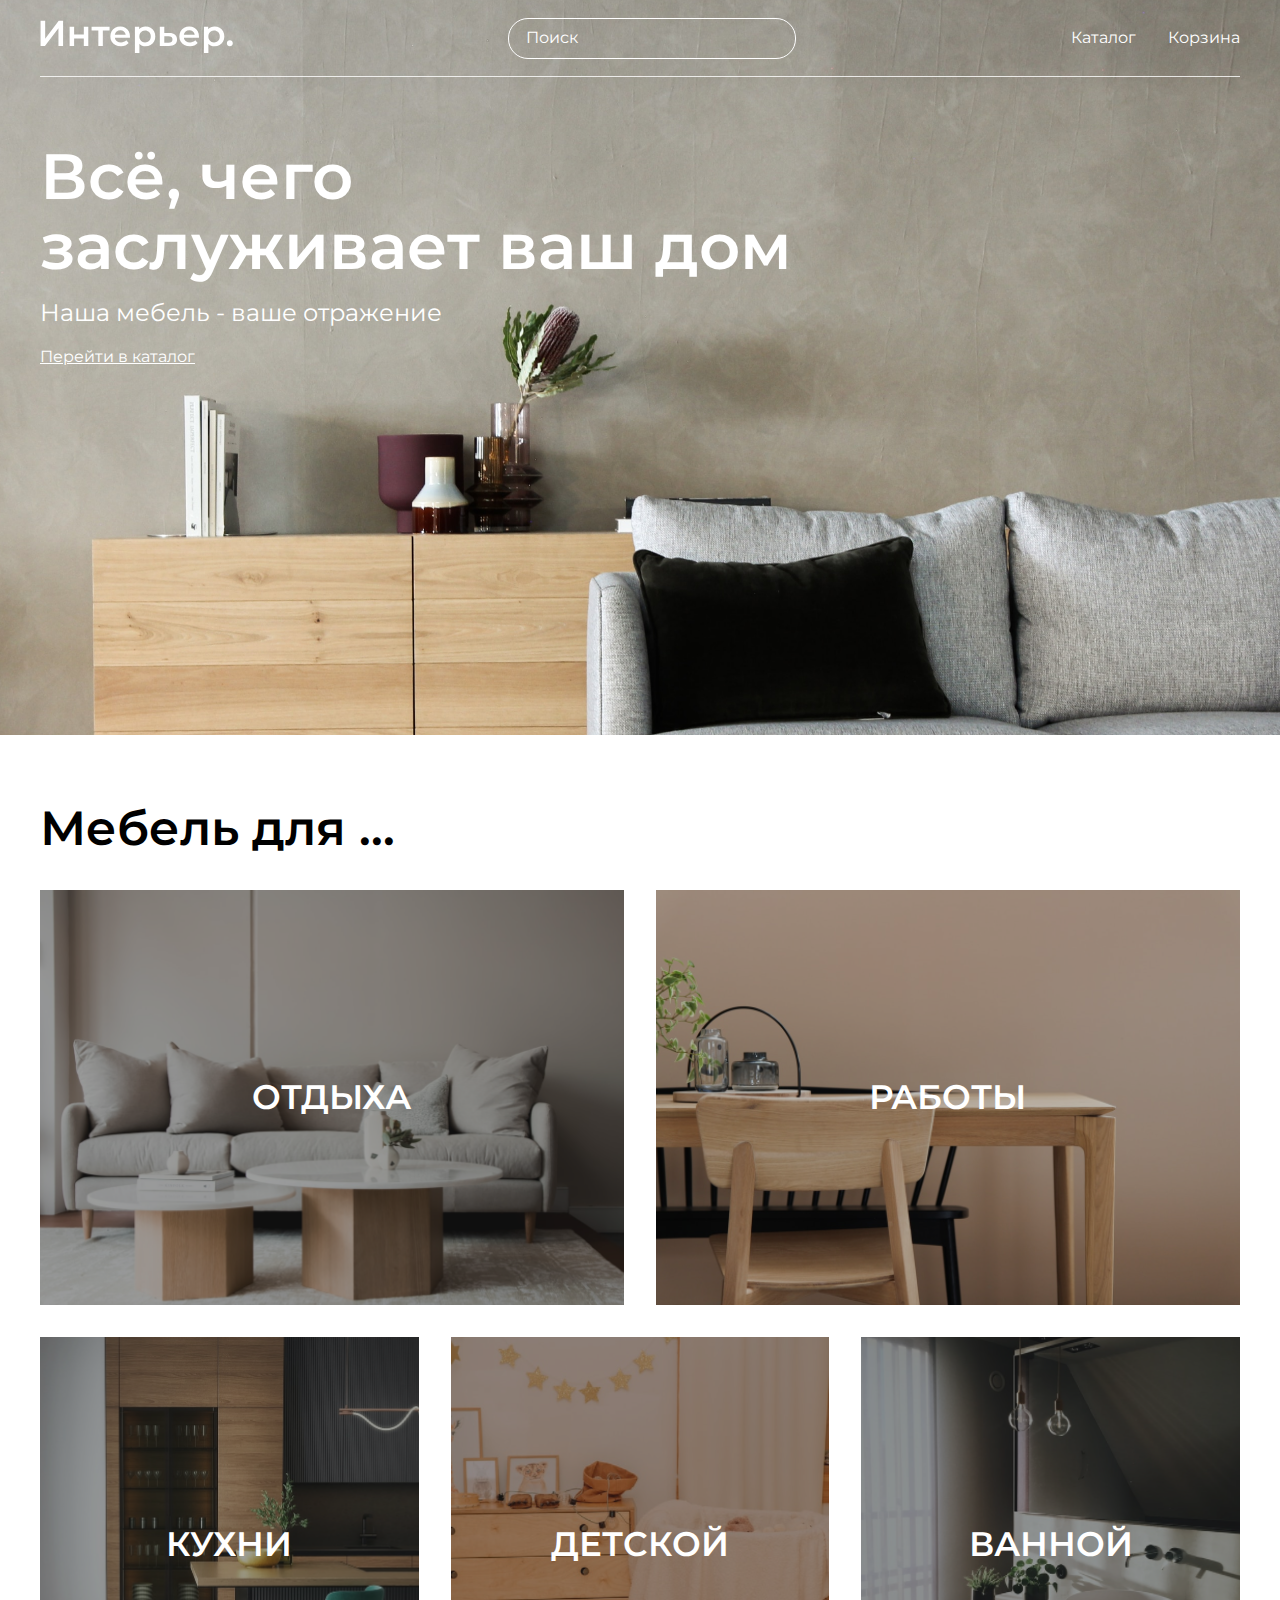
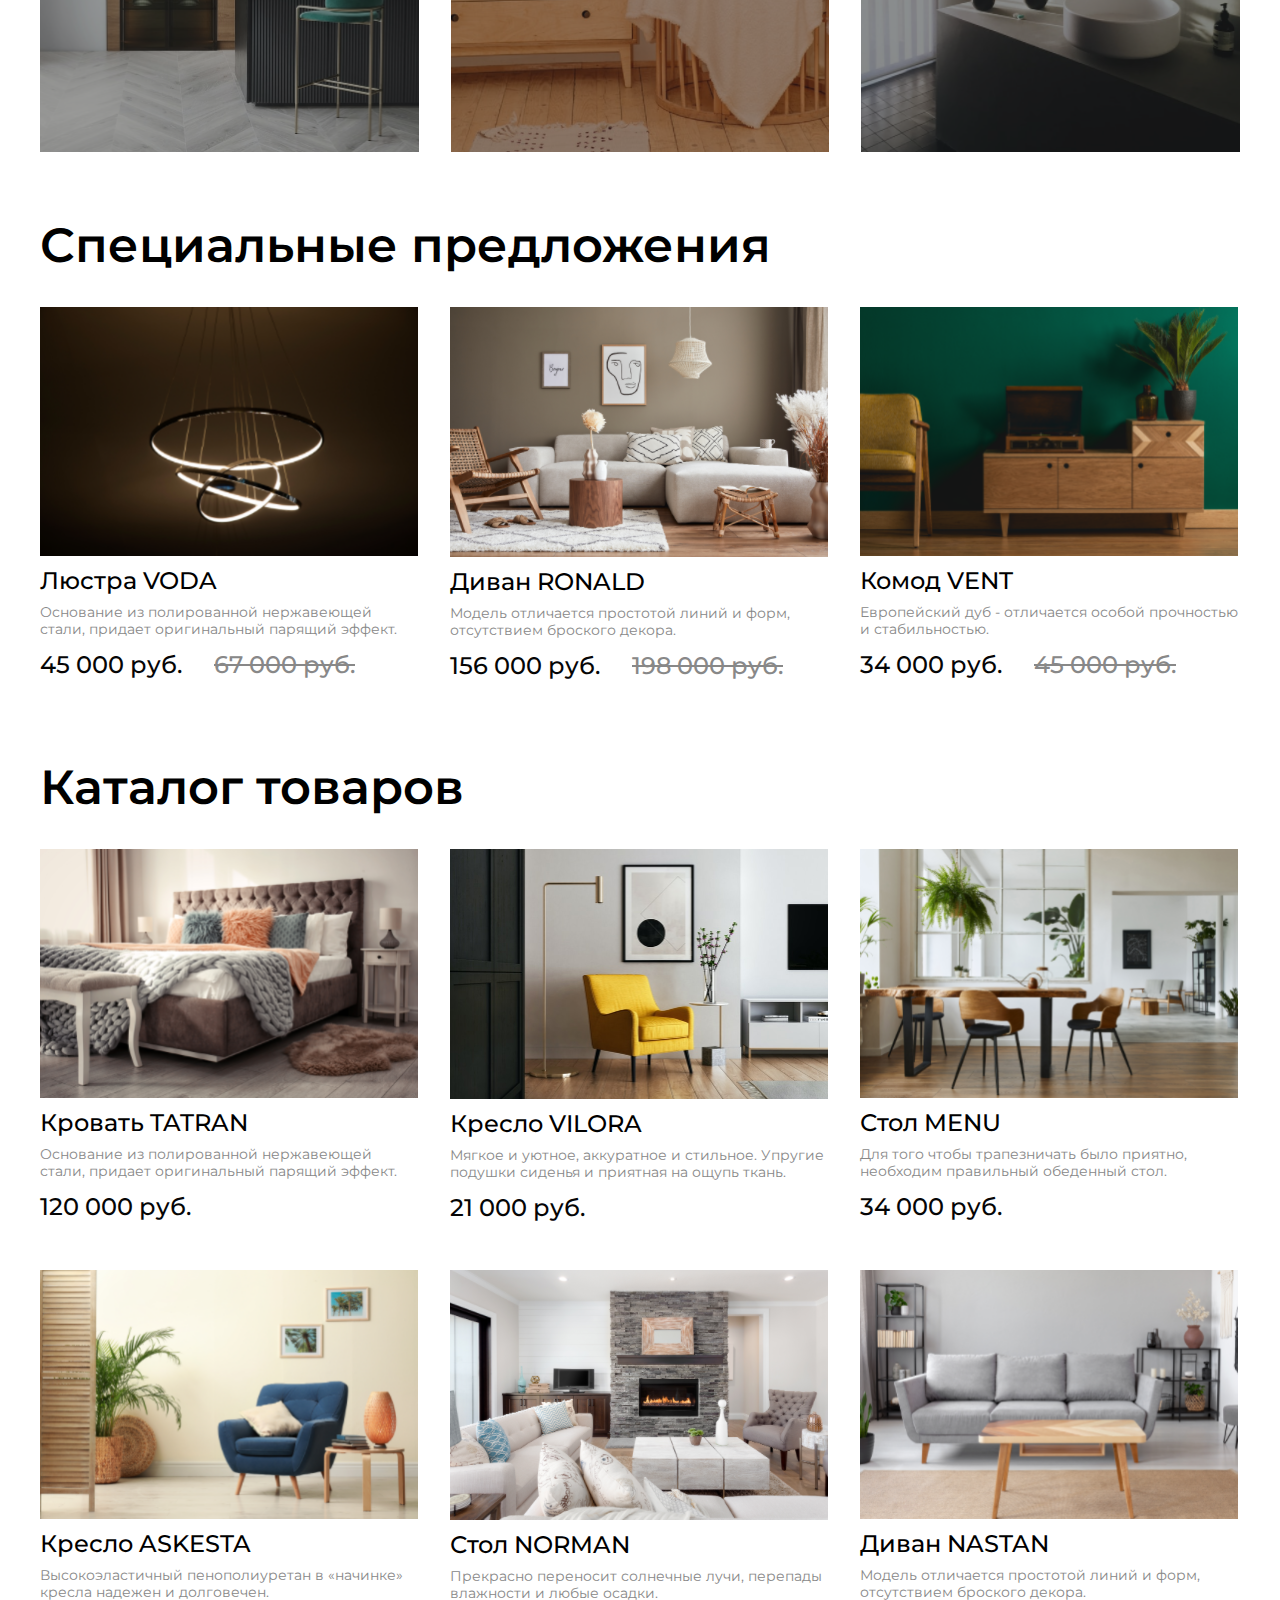
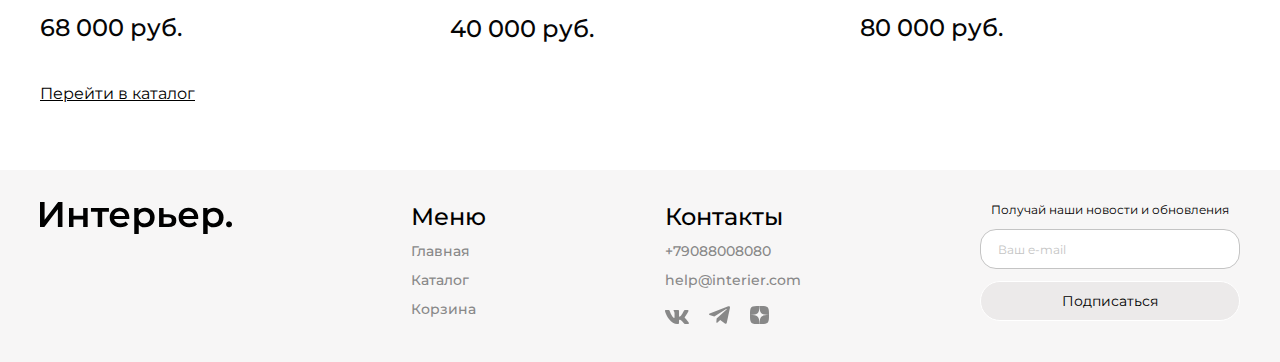
==== commit 6a4b79fa: "animation for for-box" ====
--- a/index.html
+++ b/index.html
@@ -113,24 +113,24 @@
         <h2 class="for-box__heading">Мебель для ...</h2>
         <div class="for-box__cards">
 
-            <div class="for-box__item for-box__1 for-box__big">
-                <a class="for-box__item" href="">ОТДЫХА</a>
-            </div>
-
-            <div class="for-box__item for-box__2 for-box__big">
-                <a class="for-box__item" href="">РАБОТЫ</a>
-            </div>
-
-            <div class="for-box__item for-box__3">
-                <a class="for-box__item" href="">КУХНИ</a>
-            </div>
-
-            <div class="for-box__item for-box__4">
-                <a class="for-box__item" href="">ДЕТСКОЙ</a>
-            </div>
-
-            <div class="for-box__item for-box__5">
-                <a class="for-box__item" href="">ВАННОЙ</a>
+            <div class="for-box__item for-box__relax for-box__big">
+                <a class="for-box__legend" href="">ОТДЫХА</a>
+            </div>
+
+            <div class="for-box__item for-box__work for-box__big">
+                <a class="for-box__legend" href="">РАБОТЫ</a>
+            </div>
+
+            <div class="for-box__item for-box__kitchen">
+                <a class="for-box__legend" href="">КУХНИ</a>
+            </div>
+
+            <div class="for-box__item for-box__kids">
+                <a class="for-box__legend" href="">ДЕТСКОЙ</a>
+            </div>
+
+            <div class="for-box__item for-box__bathroom">
+                <a class="for-box__legend" href="">ВАННОЙ</a>
             </div>
 
         </div>
@@ -223,7 +223,7 @@
 
             <article class="product__box">
                 <img class="product__img" src="./images/Catalog3.png" alt="Фото товара">
-                <a href="" class="product__header">Стол menu</a>
+                <a href="" class="product__header">Стол MENU</a>
                 <p class="product__description">Для того чтобы трапезничать было приятно, необходим
                     правильный обеденный
                     стол.</p>
--- a/CSS/style.css
+++ b/CSS/style.css
@@ -311,46 +311,57 @@
   display: flex;
   height: 415px;
   grid-column: span 4;
+  justify-content: center;
+  align-items: center;
+}
+.for-box__item:hover .for-box__legend {
+  transform: scale(1.5);
+}
+.for-box__legend {
   color: rgb(255, 255, 255);
   font-size: 34px;
   font-weight: 600;
   line-height: 41px;
-  justify-content: center;
-  align-items: center;
   text-decoration: none;
+  transition: transform 0.5s;
 }
 .for-box__big {
   grid-column: span 6;
 }
-.for-box__1 {
+.for-box__relax {
   background-image: url(../images/Relax.jpeg);
   background-repeat: no-repeat;
   background-position: center;
   background-size: cover;
-}
-.for-box__2 {
+  cursor: pointer;
+}
+.for-box__work {
   background-image: url(../images/Working.jpeg);
   background-repeat: no-repeat;
   background-position: center;
   background-size: cover;
-}
-.for-box__3 {
+  cursor: pointer;
+}
+.for-box__kitchen {
   background-image: url(../images/Kitchen.jpeg);
   background-repeat: no-repeat;
   background-position: center;
   background-size: cover;
-}
-.for-box__4 {
+  cursor: pointer;
+}
+.for-box__kids {
   background-image: url(../images/Children.jpeg);
   background-repeat: no-repeat;
   background-position: center;
   background-size: cover;
-}
-.for-box__5 {
+  cursor: pointer;
+}
+.for-box__bathroom {
   background-image: url(../images/Bathroom.jpeg);
   background-repeat: no-repeat;
   background-position: center;
   background-size: cover;
+  cursor: pointer;
 }
 
 .product__header-so {
@@ -727,7 +738,7 @@
   display: flex;
   justify-content: space-between;
   top: 54px;
-  right: 0px;
+  right: 237px;
 }
 .catalog__fieldset {
   display: flex;
@@ -1917,6 +1928,9 @@
   .user-form {
     min-height: 556px;
   }
+  .catalog__form {
+    right: 0px;
+  }
 }
 @media (max-width: 768px) {
   .center {
